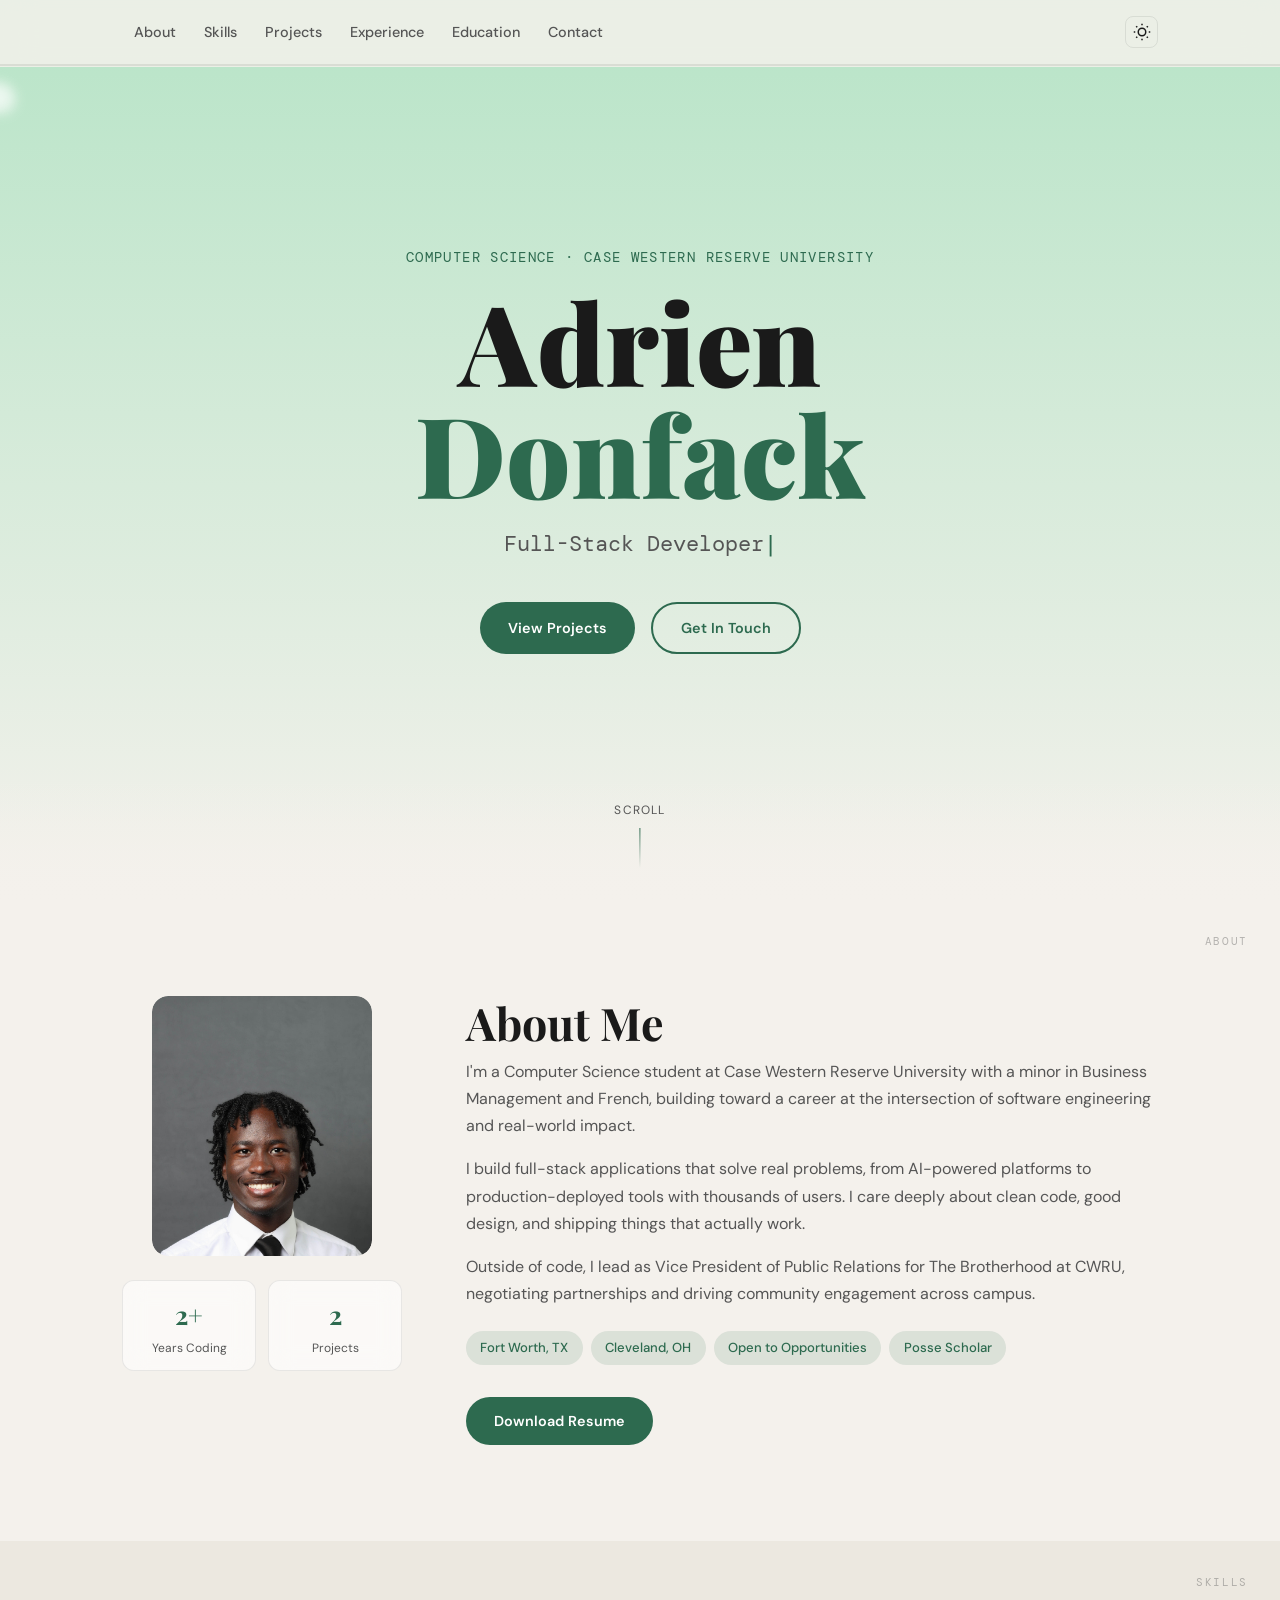
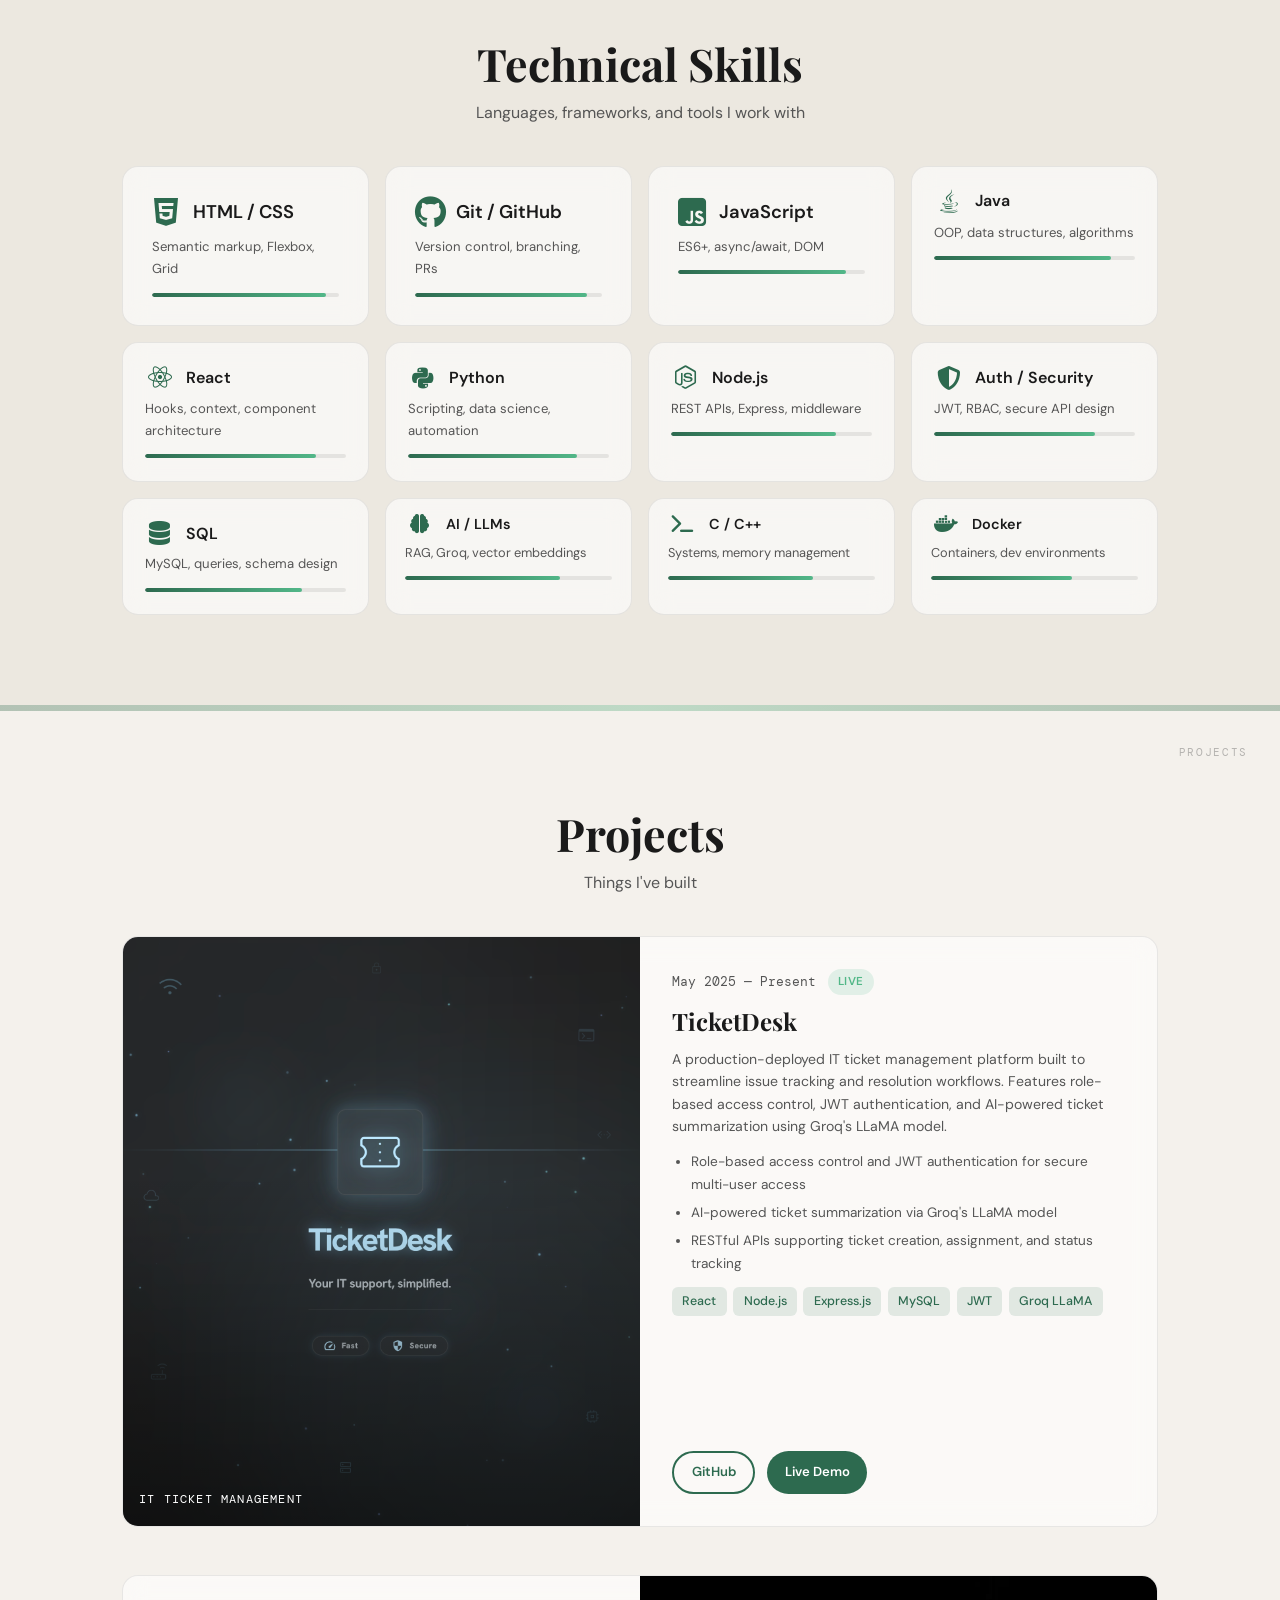
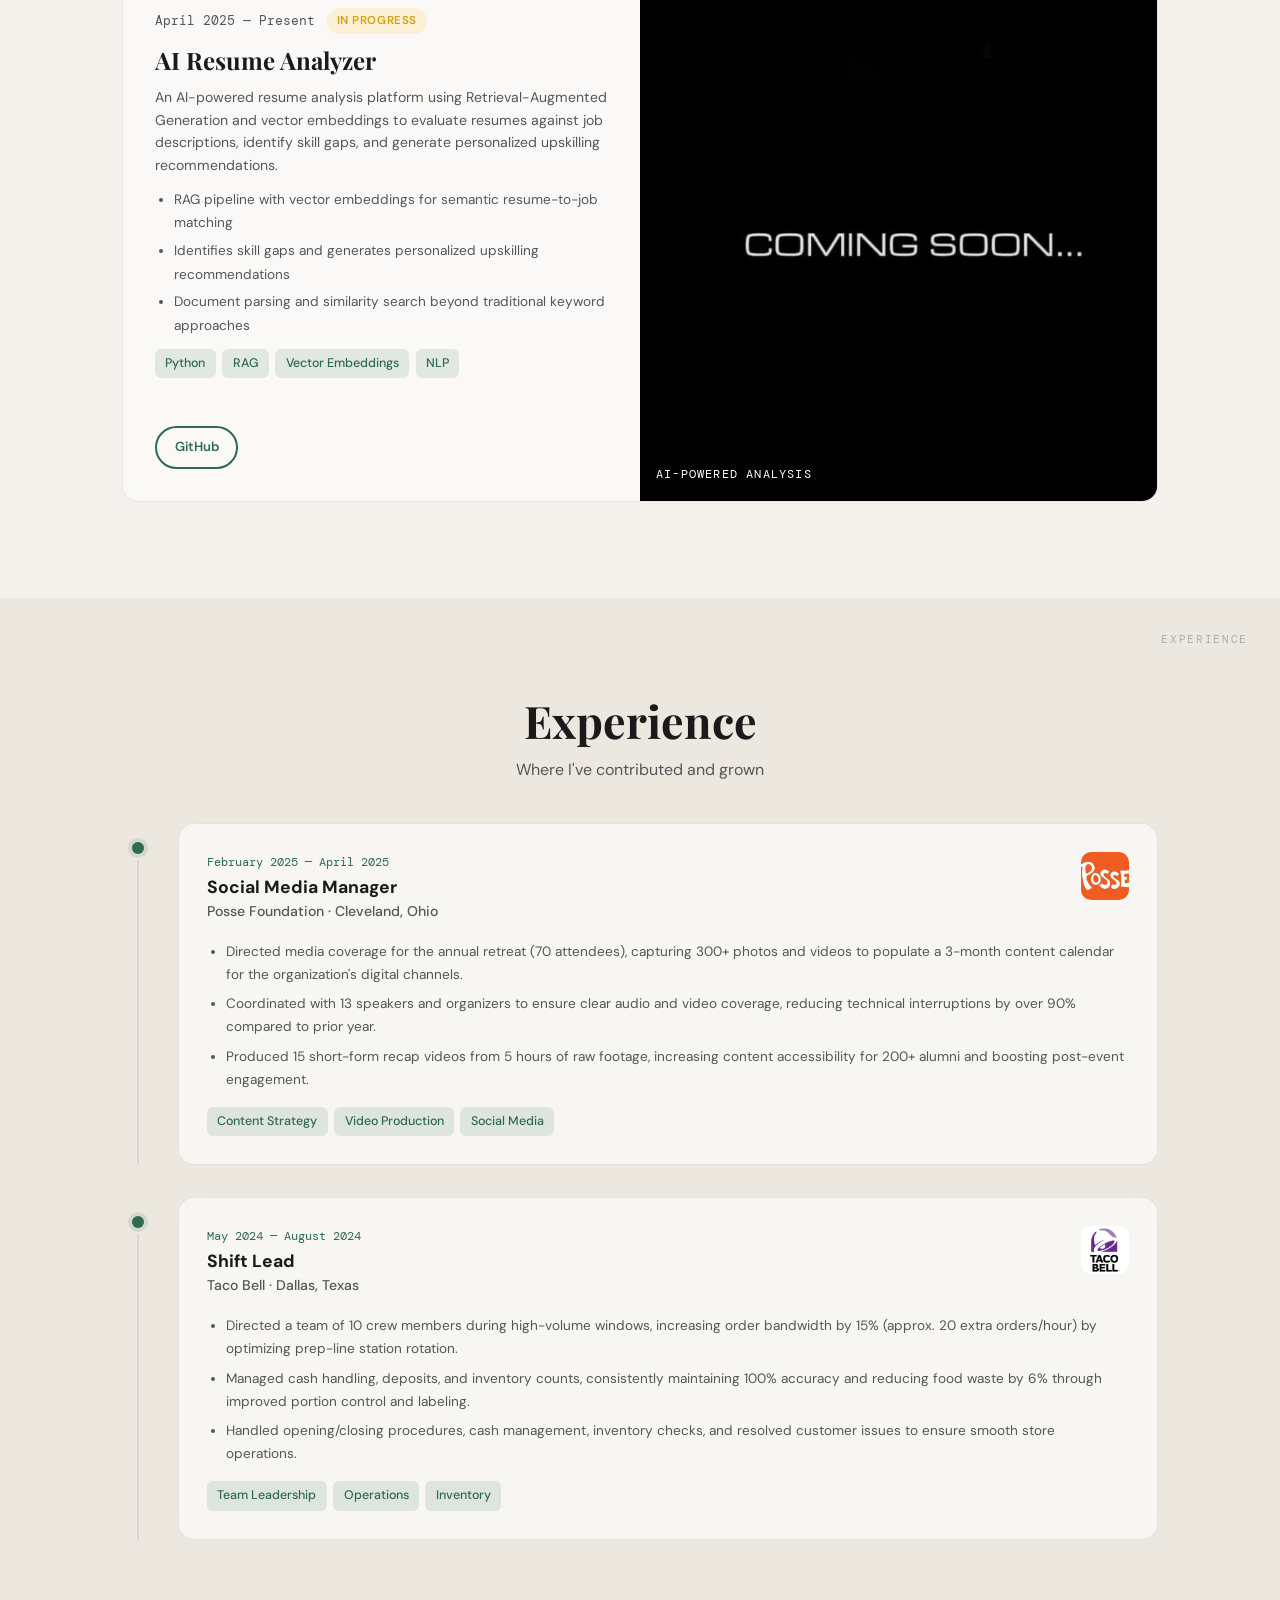
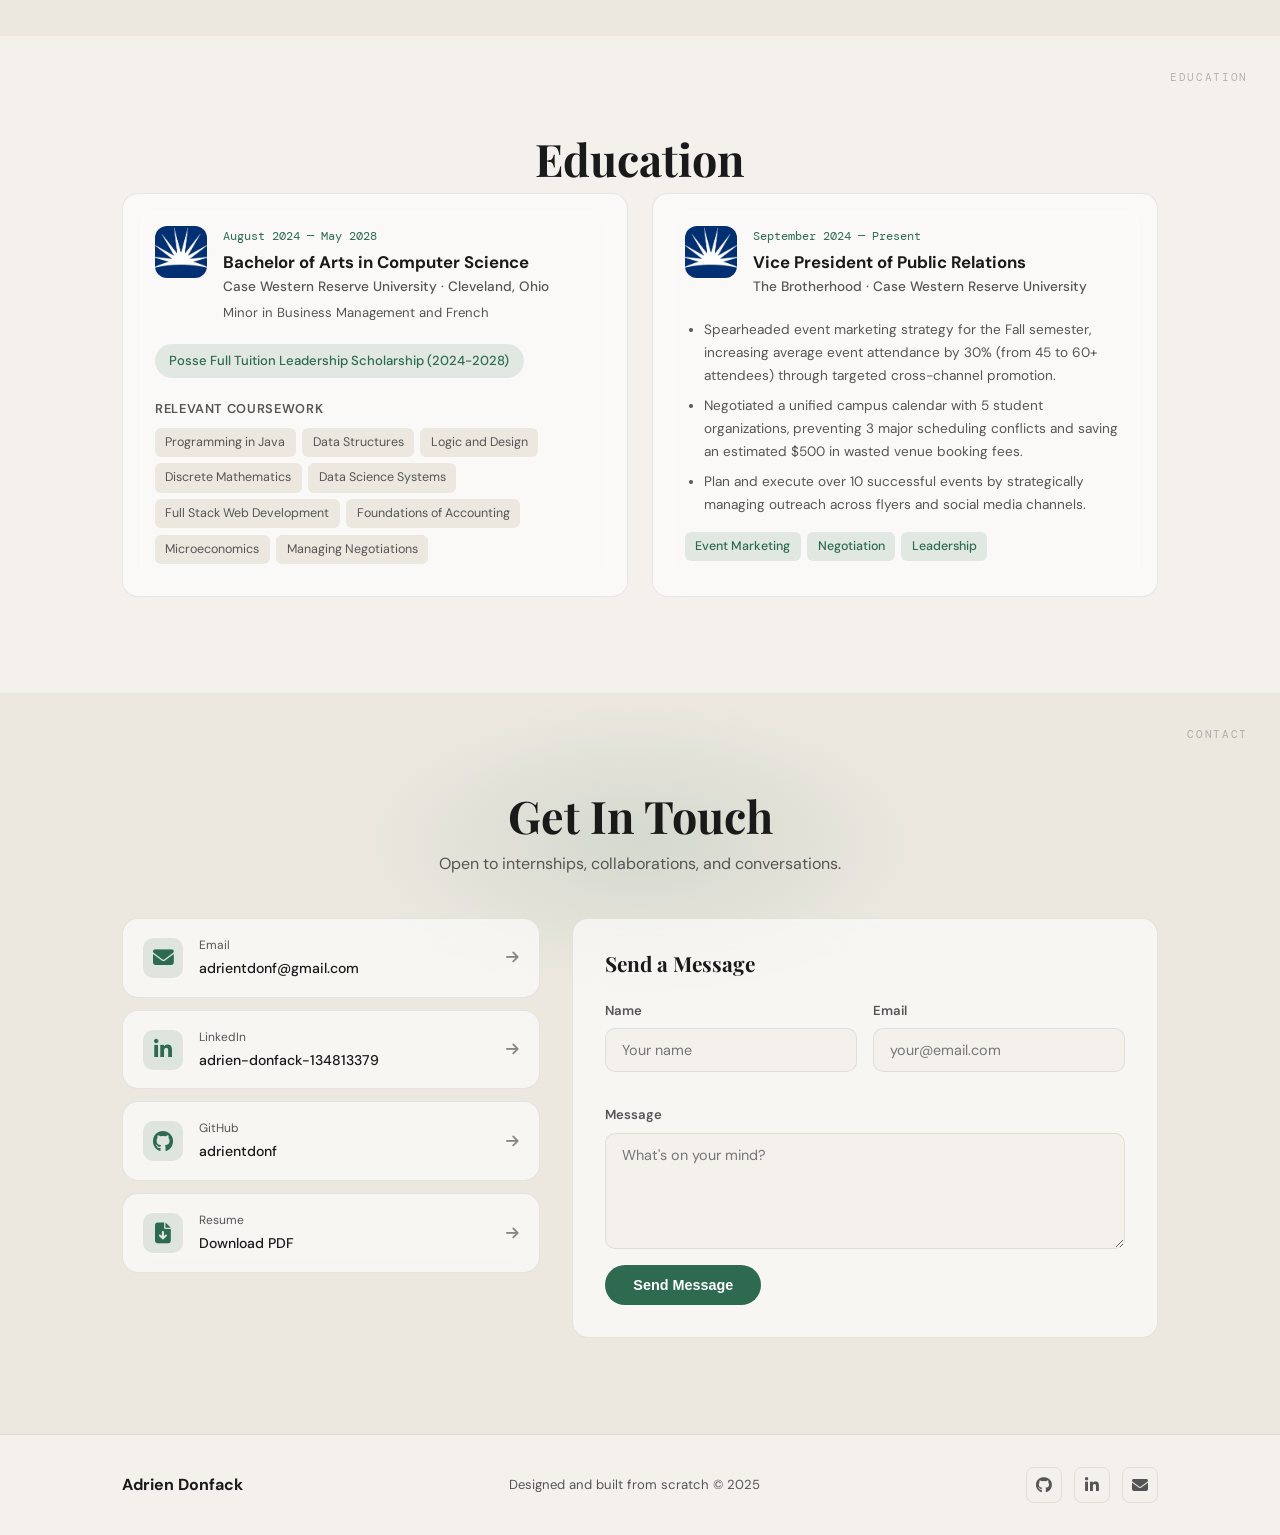
==== index.html @ 5f152fa6 "final portfolio" ====
<!DOCTYPE html>
<html lang="en" data-theme="day">
<head>
  <meta charset="UTF-8" />
  <meta name="viewport" content="width=device-width, initial-scale=1.0" />
  <title>Adrien Donfack — Developer Portfolio</title>
  <meta name="description" content="Adrien Donfack — Computer Science student at Case Western Reserve University. Full-stack developer specializing in React, Node.js, and AI-powered applications." />
  <link rel="stylesheet" href="style.css" />
  <link rel="preconnect" href="https://fonts.googleapis.com" />
  <link rel="preconnect" href="https://fonts.gstatic.com" crossorigin />
  <link href="https://fonts.googleapis.com/css2?family=Playfair+Display:wght@400;700;900&family=DM+Sans:wght@300;400;500;600&family=DM+Mono:wght@400;500&display=swap" rel="stylesheet" />
  <link rel="stylesheet" href="https://cdnjs.cloudflare.com/ajax/libs/font-awesome/6.5.1/css/all.min.css" crossorigin="anonymous" />

  <style>
    /* ── 1. Photo: rectangle, face centered at top ─────────────── */
    .about-photo-frame {
      width: 220px !important;
      height: 260px !important;
      border-radius: 16px !important;
      overflow: hidden;
      margin: 0 auto 1.5rem auto;
    }
    .about-photo {
      width: 100%;
      height: 100%;
      object-fit: cover;
      object-position: center top;
      display: block;
      border-radius: 16px;
    }

    /* ── 2. Center the stat pills row ──────────────────────────── */
    .about-stat-row {
      display: flex !important;
      justify-content: center !important;
      gap: 0.75rem !important;
      flex-wrap: wrap;
    }

    /* ── 3. Hide the nav AD logo ───────────────────────────────── */
    .nav-logo { display: none !important; }

    /* ── 4. FontAwesome skill icons ────────────────────────────── */
    .skill-icon-fa {
      font-size: 1.5rem;
      color: var(--accent, #4f8ef7);
      width: 1.8rem;
      text-align: center;
    }

    /* ── 5. Skill cards: varied sizes by proficiency ───────────── */
    /* tier-1: top skills — larger card */
    .skill-card.tier-1 { grid-column: span 1; padding: 1.8rem; }
    .skill-card.tier-1 h3 { font-size: 1.15rem; }
    .skill-card.tier-1 .skill-icon-fa { font-size: 2rem; }

    /* tier-2: mid skills — normal */
    .skill-card.tier-2 { padding: 1.4rem; }
    .skill-card.tier-2 h3 { font-size: 1rem; }

    /* tier-3: lower skills — compact */
    .skill-card.tier-3 { padding: 1rem 1.2rem; }
    .skill-card.tier-3 h3 { font-size: 0.9rem; }
    .skill-card.tier-3 .skill-icon-fa { font-size: 1.2rem; }
    .skill-card.tier-3 p { font-size: 0.8rem; }

    /* ── 6. Timeline / edu logo icons ──────────────────────────── */
    .tl-logo-icon {
      width: 48px;
      height: 48px;
      border-radius: 10px;
      display: flex;
      align-items: center;
      justify-content: center;
      color: #fff;
      font-size: 1.3rem;
      flex-shrink: 0;
      overflow: hidden;
    }
    .tl-logo-img {
      width: 48px;
      height: 48px;
      border-radius: 10px;
      object-fit: cover;
      flex-shrink: 0;
    }
    .edu-school-icon {
      width: 52px;
      height: 52px;
      border-radius: 12px;
      display: flex;
      align-items: center;
      justify-content: center;
      color: #fff;
      font-size: 1.4rem;
      flex-shrink: 0;
      overflow: hidden;
    }
    .edu-school-img {
      width: 52px;
      height: 52px;
      border-radius: 12px;
      object-fit: cover;
      flex-shrink: 0;
    }

    /* ── 7. Contact arrow FA ───────────────────────────────────── */
    .clc-arrow-fa {
      font-size: 0.9rem;
      opacity: 0.5;
      transition: transform 0.2s, opacity 0.2s;
    }
    .contact-link-card:hover .clc-arrow-fa { transform: translateX(4px); opacity: 1; }
    .clc-icon i { font-size: 1.3rem; }
    .chip-tech i { font-size: 0.8em; margin-right: 3px; }
    .btn i { margin-right: 5px; font-size: 0.85em; }
  </style>
</head>
<body>

<!-- NAVIGATION -->
<nav id="navbar">
  <div class="nav-inner">

    <ul class="nav-links" id="navLinks">
      <li><a href="#about" data-section="about">About</a></li>
      <li><a href="#skills" data-section="skills">Skills</a></li>
      <li><a href="#projects" data-section="projects">Projects</a></li>
      <li><a href="#experience" data-section="experience">Experience</a></li>
      <li><a href="#education" data-section="education">Education</a></li>
      <li><a href="#contact" data-section="contact">Contact</a></li>
    </ul>
    <div class="nav-right">
      <button id="theme-toggle" aria-label="Toggle day/night">
        <svg class="icon-sun" viewBox="0 0 24 24" fill="none" stroke="currentColor" stroke-width="2"><circle cx="12" cy="12" r="5"/><line x1="12" y1="1" x2="12" y2="3"/><line x1="12" y1="21" x2="12" y2="23"/><line x1="4.22" y1="4.22" x2="5.64" y2="5.64"/><line x1="18.36" y1="18.36" x2="19.78" y2="19.78"/><line x1="1" y1="12" x2="3" y2="12"/><line x1="21" y1="12" x2="23" y2="12"/><line x1="4.22" y1="19.78" x2="5.64" y2="18.36"/><line x1="18.36" y1="5.64" x2="19.78" y2="4.22"/></svg>
        <svg class="icon-moon" viewBox="0 0 24 24" fill="none" stroke="currentColor" stroke-width="2"><path d="M21 12.79A9 9 0 1 1 11.21 3 7 7 0 0 0 21 12.79z"/></svg>
      </button>
      <button class="hamburger" id="hamburger" aria-label="Open menu" aria-expanded="false">
        <span></span><span></span><span></span>
      </button>
    </div>
  </div>
  <div class="scroll-bar"><div class="scroll-fill" id="scrollFill"></div></div>
</nav>

<div class="mobile-menu" id="mobileMenu" aria-hidden="true">
  <ul>
    <li><a href="#about" onclick="closeMobile()">About</a></li>
    <li><a href="#skills" onclick="closeMobile()">Skills</a></li>
    <li><a href="#projects" onclick="closeMobile()">Projects</a></li>
    <li><a href="#experience" onclick="closeMobile()">Experience</a></li>
    <li><a href="#education" onclick="closeMobile()">Education</a></li>
    <li><a href="#contact" onclick="closeMobile()">Contact</a></li>
  </ul>
</div>

<!-- HERO -->
<section id="hero" class="section hero-section">
  <div class="mountain-scene" aria-hidden="true">
    <div class="stars-layer" id="starsLayer"></div>
    <div class="aurora" id="aurora"></div>
    <svg class="mtn-layer mtn-l1" viewBox="0 0 1440 600" preserveAspectRatio="none">
      <path d="M0,600 L0,380 L180,160 L360,310 L540,100 L720,280 L900,80 L1080,240 L1260,130 L1440,300 L1440,600 Z"/>
    </svg>
    <svg class="mtn-layer mtn-l2" viewBox="0 0 1440 500" preserveAspectRatio="none">
      <path d="M0,500 L0,340 L130,200 L300,320 L480,120 L660,260 L840,60 L1020,210 L1200,110 L1440,250 L1440,500 Z"/>
    </svg>
    <svg class="mtn-layer mtn-l3" viewBox="0 0 1440 400" preserveAspectRatio="none">
      <path d="M0,400 L0,300 L120,200 L260,300 L400,120 L580,230 L760,50 L940,190 L1100,90 L1280,200 L1440,160 L1440,400 Z"/>
    </svg>
    <div class="sky-gradient"></div>
    <div class="clouds-wrap" id="cloudsWrap"></div>
    <div class="fog-base"></div>
    <div class="birds-wrap" id="birdsWrap"></div>
    <div class="fireflies-wrap" id="firefliesWrap"></div>
  </div>
  <div class="hero-content">
    <p class="hero-overline">Computer Science · Case Western Reserve University</p>
    <h1 class="hero-name">
      <span class="name-first">Adrien</span>
      <span class="name-last">Donfack</span>
    </h1>
    <p class="hero-role">
      <span class="role-text" id="roleText"></span><span class="cursor-blink">|</span>
    </p>
    <div class="hero-actions">
      <a href="#projects" class="btn btn-primary">View Projects</a>
      <a href="#contact" class="btn btn-outline">Get In Touch</a>
    </div>
  </div>
  <div class="scroll-indicator" aria-hidden="true">
    <span>Scroll</span>
    <div class="scroll-line"></div>
  </div>
  <div class="particles-wrap" id="particlesWrap" aria-hidden="true"></div>
</section>

<!-- ABOUT -->
<section id="about" class="section about-section">
  <div class="biome-tag">About</div>
  <div class="leaves-wrap" id="leavesWrap" aria-hidden="true"></div>
  <div class="container">
    <div class="about-grid reveal">
      <div class="about-visual">
        <!-- Circular photo frame -->
        <div class="about-photo-frame">
          <img src="img/headshot.jpg" alt="Adrien Donfack" class="about-photo" />
        </div>
        <!-- Only 2 stat pills, centered -->
        <div class="about-stat-row">
          <div class="stat-pill glass">
            <span class="stat-n">2+</span>
            <span class="stat-l">Years Coding</span>
          </div>
          <div class="stat-pill glass">
            <span class="stat-n">2</span>
            <span class="stat-l">Projects</span>
          </div>
        </div>
      </div>
      <div class="about-copy">
        <h2 class="section-heading">About Me</h2>
        <p>I'm a Computer Science student at Case Western Reserve University with a minor in Business Management and French, building toward a career at the intersection of software engineering and real-world impact.</p>
        <p>I build full-stack applications that solve real problems, from AI-powered platforms to production-deployed tools with thousands of users. I care deeply about clean code, good design, and shipping things that actually work.</p>
        <p>Outside of code, I lead as Vice President of Public Relations for The Brotherhood at CWRU, negotiating partnerships and driving community engagement across campus.</p>
        <div class="about-tags">
          <span class="chip">Fort Worth, TX</span>
          <span class="chip">Cleveland, OH</span>
          <span class="chip">Open to Opportunities</span>
          <span class="chip">Posse Scholar</span>
        </div>
        <a href="Adrien_Resume.pdf" download class="btn btn-primary" style="margin-top:2rem">Download Resume</a>
      </div>
    </div>
  </div>
</section>

<!-- SKILLS -->
<section id="skills" class="section skills-section">
  <div class="biome-tag">Skills</div>
  <div class="water-layer" aria-hidden="true"></div>
  <div class="container reveal">
    <div class="section-header centered">
      <h2 class="section-heading">Technical Skills</h2>
      <p class="section-sub">Languages, frameworks, and tools I work with</p>
    </div>
    <div class="skills-grid">

      <!-- TIER 1: Strongest skills — largest cards -->
      <div class="skill-card glass tier-1">
        <div class="skill-top">
          <i class="fa-brands fa-html5 skill-icon-fa"></i>
          <h3>HTML / CSS</h3>
        </div>
        <p>Semantic markup, Flexbox, Grid</p>
        <div class="skill-bar"><div class="skill-fill" data-w="93"></div></div>
      </div>

      <div class="skill-card glass tier-1">
        <div class="skill-top">
          <i class="fa-brands fa-github skill-icon-fa"></i>
          <h3>Git / GitHub</h3>
        </div>
        <p>Version control, branching, PRs</p>
        <div class="skill-bar"><div class="skill-fill" data-w="92"></div></div>
      </div>

      <div class="skill-card glass tier-1">
        <div class="skill-top">
          <i class="fa-brands fa-square-js skill-icon-fa"></i>
          <h3>JavaScript</h3>
        </div>
        <p>ES6+, async/await, DOM</p>
        <div class="skill-bar"><div class="skill-fill" data-w="90"></div></div>
      </div>

      <!-- TIER 2: Mid skills — normal cards -->
      <div class="skill-card glass tier-2">
        <div class="skill-top">
          <i class="fa-brands fa-java skill-icon-fa"></i>
          <h3>Java</h3>
        </div>
        <p>OOP, data structures, algorithms</p>
        <div class="skill-bar"><div class="skill-fill" data-w="88"></div></div>
      </div>

      <div class="skill-card glass tier-2">
        <div class="skill-top">
          <i class="fa-brands fa-react skill-icon-fa"></i>
          <h3>React</h3>
        </div>
        <p>Hooks, context, component architecture</p>
        <div class="skill-bar"><div class="skill-fill" data-w="85"></div></div>
      </div>

      <div class="skill-card glass tier-2">
        <div class="skill-top">
          <i class="fa-brands fa-python skill-icon-fa"></i>
          <h3>Python</h3>
        </div>
        <p>Scripting, data science, automation</p>
        <div class="skill-bar"><div class="skill-fill" data-w="84"></div></div>
      </div>

      <div class="skill-card glass tier-2">
        <div class="skill-top">
          <i class="fa-brands fa-node-js skill-icon-fa"></i>
          <h3>Node.js</h3>
        </div>
        <p>REST APIs, Express, middleware</p>
        <div class="skill-bar"><div class="skill-fill" data-w="82"></div></div>
      </div>

      <div class="skill-card glass tier-2">
        <div class="skill-top">
          <i class="fa-solid fa-shield-halved skill-icon-fa"></i>
          <h3>Auth / Security</h3>
        </div>
        <p>JWT, RBAC, secure API design</p>
        <div class="skill-bar"><div class="skill-fill" data-w="80"></div></div>
      </div>

      <div class="skill-card glass tier-2">
        <div class="skill-top">
          <i class="fa-solid fa-database skill-icon-fa"></i>
          <h3>SQL</h3>
        </div>
        <p>MySQL, queries, schema design</p>
        <div class="skill-bar"><div class="skill-fill" data-w="78"></div></div>
      </div>

      <!-- TIER 3: Supporting skills — compact cards -->
      <div class="skill-card glass tier-3">
        <div class="skill-top">
          <i class="fa-solid fa-brain skill-icon-fa"></i>
          <h3>AI / LLMs</h3>
        </div>
        <p>RAG, Groq, vector embeddings</p>
        <div class="skill-bar"><div class="skill-fill" data-w="75"></div></div>
      </div>

      <div class="skill-card glass tier-3">
        <div class="skill-top">
          <i class="fa-solid fa-terminal skill-icon-fa"></i>
          <h3>C / C++</h3>
        </div>
        <p>Systems, memory management</p>
        <div class="skill-bar"><div class="skill-fill" data-w="70"></div></div>
      </div>

      <div class="skill-card glass tier-3">
        <div class="skill-top">
          <i class="fa-brands fa-docker skill-icon-fa"></i>
          <h3>Docker</h3>
        </div>
        <p>Containers, dev environments</p>
        <div class="skill-bar"><div class="skill-fill" data-w="68"></div></div>
      </div>

    </div>
  </div>
</section>

<!-- PROJECTS -->
<section id="projects" class="section projects-section">
  <div class="biome-tag">Projects</div>
  <div class="container reveal">
    <div class="section-header centered">
      <h2 class="section-heading">Projects</h2>
      <p class="section-sub">Things I've built </p>
    </div>

    <div class="projects-list">

      <!-- TicketDesk — uses the case_.avif screenshot -->
      <div class="project-card glass">
        <div class="project-img-wrap">
          <img src="img/ticket.jpg" alt="TicketDesk platform screenshot" class="project-img" onerror="this.parentElement.classList.add('img-fallback')" />
          <div class="project-img-overlay">
            <div class="project-img-label">IT Ticket Management</div>
          </div>
        </div>
        <div class="project-body">
          <div class="project-meta">
            <span class="project-date">May 2025 — Present</span>
            <span class="project-badge live">Live</span>
          </div>
          <h3 class="project-title">TicketDesk</h3>
          <p class="project-desc">A production-deployed IT ticket management platform built to streamline issue tracking and resolution workflows. Features role-based access control, JWT authentication, and AI-powered ticket summarization using Groq's LLaMA model.</p>
          <ul class="project-bullets">
            <li>Role-based access control and JWT authentication for secure multi-user access</li>
            <li>AI-powered ticket summarization via Groq's LLaMA model</li>
            <li>RESTful APIs supporting ticket creation, assignment, and status tracking</li>
          </ul>
          <div class="project-tech">
            <span class="chip-tech">React</span>
            <span class="chip-tech">Node.js</span>
            <span class="chip-tech">Express.js</span>
            <span class="chip-tech">MySQL</span>
            <span class="chip-tech">JWT</span>
            <span class="chip-tech">Groq LLaMA</span>
          </div>
          <div class="project-links">
            <a href="https://github.com/adrientdonf" target="_blank" rel="noopener" class="btn btn-outline btn-sm">GitHub</a>
            <a href="https://ticketdesk-kappa.vercel.app/" target="_blank" rel="noopener" class="btn btn-primary btn-sm">Live Demo</a>
          </div>
        </div>
      </div>

      <!-- AI Resume Analyzer — uses coming_soon.jpg -->
      <div class="project-card glass reversed">
        <div class="project-img-wrap">
          <img src="img/coming soon.jpg" alt="AI Resume Analyzer — coming soon" class="project-img" onerror="this.parentElement.classList.add('img-fallback')" />
          <div class="project-img-overlay">
            <div class="project-img-label">AI-Powered Analysis</div>
          </div>
        </div>
        <div class="project-body">
          <div class="project-meta">
            <span class="project-date">April 2025 — Present</span>
            <span class="project-badge wip">In Progress</span>
          </div>
          <h3 class="project-title">AI Resume Analyzer</h3>
          <p class="project-desc">An AI-powered resume analysis platform using Retrieval-Augmented Generation and vector embeddings to evaluate resumes against job descriptions, identify skill gaps, and generate personalized upskilling recommendations.</p>
          <ul class="project-bullets">
            <li>RAG pipeline with vector embeddings for semantic resume-to-job matching</li>
            <li>Identifies skill gaps and generates personalized upskilling recommendations</li>
            <li>Document parsing and similarity search beyond traditional keyword approaches</li>
          </ul>
          <div class="project-tech">
            <span class="chip-tech">Python</span>
            <span class="chip-tech">RAG</span>
            <span class="chip-tech">Vector Embeddings</span>
            <span class="chip-tech">NLP</span>
          </div>
          <div class="project-links">
            <a href="https://github.com/adrientdonf" target="_blank" rel="noopener" class="btn btn-outline btn-sm">GitHub</a>
          </div>
        </div>
      </div>

    </div>
  </div>
</section>

<!-- EXPERIENCE -->
<section id="experience" class="section experience-section">
  <div class="biome-tag">Experience</div>
  <div class="snowflakes-wrap" id="snowflakesWrap" aria-hidden="true"></div>
  <div class="container reveal">
    <div class="section-header centered">
      <h2 class="section-heading">Experience</h2>
      <p class="section-sub">Where I've contributed and grown</p>
    </div>
    <div class="timeline">

      <div class="tl-item">
        <div class="tl-connector">
          <div class="tl-dot"></div>
          <div class="tl-line"></div>
        </div>
        <div class="tl-card glass">
          <div class="tl-head">
            <div>
              <span class="tl-date">February 2025 — April 2025</span>
              <h3>Social Media Manager</h3>
              <h4>Posse Foundation · Cleveland, Ohio</h4>
            </div>
            <img src="img/posse.jpg" alt="Posse Foundation" class="tl-logo-img" />
          </div>
          <ul class="tl-bullets">
            <li>Directed media coverage for the annual retreat (70 attendees), capturing 300+ photos and videos to populate a 3-month content calendar for the organization's digital channels.</li>
            <li>Coordinated with 13 speakers and organizers to ensure clear audio and video coverage, reducing technical interruptions by over 90% compared to prior year.</li>
            <li>Produced 15 short-form recap videos from 5 hours of raw footage, increasing content accessibility for 200+ alumni and boosting post-event engagement.</li>
          </ul>
          <div class="tl-tags">
            <span class="chip-tech">Content Strategy</span>
            <span class="chip-tech">Video Production</span>
            <span class="chip-tech">Social Media</span>
          </div>
        </div>
      </div>

      <div class="tl-item">
        <div class="tl-connector">
          <div class="tl-dot"></div>
          <div class="tl-line"></div>
        </div>
        <div class="tl-card glass">
          <div class="tl-head">
            <div>
              <span class="tl-date">May 2024 — August 2024</span>
              <h3>Shift Lead</h3>
              <h4>Taco Bell · Dallas, Texas</h4>
            </div>
            <img src="img/taco.jpg" alt="Taco Bell" class="tl-logo-img" />
          </div>
          <ul class="tl-bullets">
            <li>Directed a team of 10 crew members during high-volume windows, increasing order bandwidth by 15% (approx. 20 extra orders/hour) by optimizing prep-line station rotation.</li>
            <li>Managed cash handling, deposits, and inventory counts, consistently maintaining 100% accuracy and reducing food waste by 6% through improved portion control and labeling.</li>
            <li>Handled opening/closing procedures, cash management, inventory checks, and resolved customer issues to ensure smooth store operations.</li>
          </ul>
          <div class="tl-tags">
            <span class="chip-tech">Team Leadership</span>
            <span class="chip-tech">Operations</span>
            <span class="chip-tech">Inventory</span>
          </div>
        </div>
      </div>

    </div>
  </div>
</section>

<!-- EDUCATION -->
<section id="education" class="section education-section">
  <div class="biome-tag">Education</div>
  <div class="container reveal">
    <div class="section-header centered">
      <h2 class="section-heading">Education</h2>
    </div>
    <div class="edu-grid">

      <div class="edu-card glass">
        <div class="edu-top">
          <img src="img/case .jpg" alt="Case Western Reserve University" class="edu-school-img" />
          <div>
            <span class="edu-dates">August 2024 — May 2028</span>
            <h3>Bachelor of Arts in Computer Science</h3>
            <h4>Case Western Reserve University · Cleveland, Ohio</h4>
            <p class="edu-minor">Minor in Business Management and French</p>
          </div>
        </div>
        <div class="edu-highlight">
          <div class="highlight-pill">Posse Full Tuition Leadership Scholarship (2024-2028)</div>
        </div>
        <div class="edu-courses">
          <p class="courses-label">Relevant Coursework</p>
          <div class="courses-grid">
            <span class="chip-course">Programming in Java</span>
            <span class="chip-course">Data Structures</span>
            <span class="chip-course">Logic and Design</span>
            <span class="chip-course">Discrete Mathematics</span>
            <span class="chip-course">Data Science Systems</span>
            <span class="chip-course">Full Stack Web Development</span>
            <span class="chip-course">Foundations of Accounting</span>
            <span class="chip-course">Microeconomics</span>
            <span class="chip-course">Managing Negotiations</span>
          </div>
        </div>
      </div>

      <div class="edu-card glass leadership-card">
        <div class="edu-top">
          <img src="img/case .jpg" alt="The Brotherhood" class="edu-school-img" />
          <div>
            <span class="edu-dates">September 2024 — Present</span>
            <h3>Vice President of Public Relations</h3>
            <h4>The Brotherhood · Case Western Reserve University</h4>
          </div>
        </div>
        <ul class="tl-bullets">
          <li>Spearheaded event marketing strategy for the Fall semester, increasing average event attendance by 30% (from 45 to 60+ attendees) through targeted cross-channel promotion.</li>
          <li>Negotiated a unified campus calendar with 5 student organizations, preventing 3 major scheduling conflicts and saving an estimated $500 in wasted venue booking fees.</li>
          <li>Plan and execute over 10 successful events by strategically managing outreach across flyers and social media channels.</li>
        </ul>
        <div class="tl-tags" style="margin-top:1rem">
          <span class="chip-tech">Event Marketing</span>
          <span class="chip-tech">Negotiation</span>
          <span class="chip-tech">Leadership</span>
        </div>
      </div>
    </div>
  </div>
</section>

<!-- CONTACT -->
<section id="contact" class="section contact-section">
  <div class="biome-tag">Contact</div>
  <div class="summit-glow" aria-hidden="true"></div>
  <div class="container reveal">
    <div class="section-header centered">
      <h2 class="section-heading">Get In Touch</h2>
      <p class="section-sub">Open to internships, collaborations, and conversations.</p>
    </div>
    <div class="contact-layout">
      <div class="contact-links">
        <a href="mailto:adrientdonf@gmail.com" class="contact-link-card glass">
          <div class="clc-icon"><i class="fa-solid fa-envelope"></i></div>
          <div class="clc-body">
            <span class="clc-label">Email</span>
            <span class="clc-val">adrientdonf@gmail.com</span>
          </div>
          <i class="fa-solid fa-arrow-right clc-arrow-fa"></i>
        </a>
        <a href="https://www.linkedin.com/in/adrien-donfack-134813379/" target="_blank" rel="noopener" class="contact-link-card glass">
          <div class="clc-icon"><i class="fa-brands fa-linkedin-in"></i></div>
          <div class="clc-body">
            <span class="clc-label">LinkedIn</span>
            <span class="clc-val">adrien-donfack-134813379</span>
          </div>
          <i class="fa-solid fa-arrow-right clc-arrow-fa"></i>
        </a>
        <a href="https://github.com/adrientdonf" target="_blank" rel="noopener" class="contact-link-card glass">
          <div class="clc-icon"><i class="fa-brands fa-github"></i></div>
          <div class="clc-body">
            <span class="clc-label">GitHub</span>
            <span class="clc-val">adrientdonf</span>
          </div>
          <i class="fa-solid fa-arrow-right clc-arrow-fa"></i>
        </a>
        <a href="Adrien_Resume.pdf" download class="contact-link-card glass">
          <div class="clc-icon"><i class="fa-solid fa-file-arrow-down"></i></div>
          <div class="clc-body">
            <span class="clc-label">Resume</span>
            <span class="clc-val">Download PDF</span>
          </div>
          <i class="fa-solid fa-arrow-right clc-arrow-fa"></i>
        </a>
      </div>

      <form class="contact-form glass" id="contactForm" novalidate>
        <h3>Send a Message</h3>
        <div class="form-row">
          <div class="form-field">
            <label for="fname">Name</label>
            <input type="text" id="fname" name="name" placeholder="Your name" autocomplete="name" />
          </div>
          <div class="form-field">
            <label for="femail">Email</label>
            <input type="email" id="femail" name="email" placeholder="your@email.com" autocomplete="email" />
          </div>
        </div>
        <div class="form-field">
          <label for="fmsg">Message</label>
          <textarea id="fmsg" name="message" rows="5" placeholder="What's on your mind?"></textarea>
        </div>
        <button type="button" class="btn btn-primary" onclick="handleForm()">Send Message</button>
        <p class="form-success" id="formOk" aria-live="polite">Message sent. I'll be in touch soon.</p>
      </form>
    </div>
  </div>
</section>

<!-- FOOTER -->
<footer class="site-footer">
  <div class="container footer-inner">
    <p class="footer-name">Adrien Donfack</p>
    <p class="footer-copy">Designed and built from scratch &copy; 2025</p>
    <div class="footer-socials">
      <a href="https://github.com/adrientdonf" target="_blank" rel="noopener" aria-label="GitHub">
        <i class="fa-brands fa-github"></i>
      </a>
      <a href="https://www.linkedin.com/in/adrien-donfack-134813379/" target="_blank" rel="noopener" aria-label="LinkedIn">
        <i class="fa-brands fa-linkedin-in"></i>
      </a>
      <a href="mailto:adrientdonf@gmail.com" aria-label="Email">
        <i class="fa-solid fa-envelope"></i>
      </a>
    </div>
  </div>
</footer>

<script>
const root = document.documentElement;
const themeBtn = document.getElementById('theme-toggle');
let night = false;
function setTheme(toNight) {
  night = toNight;
  root.setAttribute('data-theme', night ? 'night' : 'day');
  if (night) { spawnFireflies(); showAurora(); hideStars(false); }
  else { clearFireflies(); hideAurora(); hideStars(true); }
}
themeBtn.addEventListener('click', () => setTheme(!night));

const hamburger = document.getElementById('hamburger');
const mobileMenu = document.getElementById('mobileMenu');
hamburger.addEventListener('click', () => {
  const open = hamburger.classList.toggle('open');
  mobileMenu.classList.toggle('open', open);
  hamburger.setAttribute('aria-expanded', open);
  mobileMenu.setAttribute('aria-hidden', !open);
});
function closeMobile() {
  hamburger.classList.remove('open');
  mobileMenu.classList.remove('open');
  hamburger.setAttribute('aria-expanded', false);
  mobileMenu.setAttribute('aria-hidden', true);
}

const navbar = document.getElementById('navbar');
const scrollFill = document.getElementById('scrollFill');
window.addEventListener('scroll', onScroll, { passive: true });
function onScroll() {
  const s = window.scrollY;
  const maxS = document.documentElement.scrollHeight - window.innerHeight;
  scrollFill.style.width = (s / maxS * 100) + '%';
  navbar.classList.toggle('scrolled', s > 50);
  let current = '';
  document.querySelectorAll('section[id]').forEach(sec => {
    if (s >= sec.offsetTop - 140) current = sec.id;
  });
  document.querySelectorAll('.nav-links a').forEach(a => {
    a.classList.toggle('active', a.dataset.section === current);
  });
  const l1 = document.querySelector('.mtn-l1');
  const l2 = document.querySelector('.mtn-l2');
  const l3 = document.querySelector('.mtn-l3');
  if (l1) l1.style.transform = `translateY(${s * 0.06}px)`;
  if (l2) l2.style.transform = `translateY(${s * 0.12}px)`;
  if (l3) l3.style.transform = `translateY(${s * 0.2}px)`;
  revealAll();
  trySkillBars();
}

function revealAll() {
  document.querySelectorAll('.reveal:not(.in)').forEach(el => {
    if (el.getBoundingClientRect().top < window.innerHeight - 80) el.classList.add('in');
  });
}

let skillsDone = false;
function trySkillBars() {
  if (skillsDone) return;
  const sec = document.getElementById('skills');
  if (sec && sec.getBoundingClientRect().top < window.innerHeight - 60) {
    skillsDone = true;
    document.querySelectorAll('.skill-fill').forEach(f => {
      setTimeout(() => { f.style.width = f.dataset.w + '%'; }, 150);
    });
  }
}

const roles = ['Full-Stack Developer', 'CS Student at CWRU', 'AI Enthusiast', 'Problem Solver'];
let ri = 0, ci = 0, deleting = false;
const roleEl = document.getElementById('roleText');
function typeRole() {
  const word = roles[ri];
  if (!deleting) {
    roleEl.textContent = word.slice(0, ++ci);
    if (ci === word.length) { deleting = true; setTimeout(typeRole, 1800); return; }
  } else {
    roleEl.textContent = word.slice(0, --ci);
    if (ci === 0) { deleting = false; ri = (ri + 1) % roles.length; }
  }
  setTimeout(typeRole, deleting ? 55 : 90);
}
typeRole();

const starsLayer = document.getElementById('starsLayer');
for (let i = 0; i < 120; i++) {
  const s = document.createElement('div');
  s.className = 'star';
  s.style.cssText = `left:${Math.random()*100}%;top:${Math.random()*60}%;width:${1+Math.random()*2}px;height:${1+Math.random()*2}px;animation-delay:${Math.random()*5}s;animation-duration:${2+Math.random()*3}s;opacity:${0.4+Math.random()*0.6}`;
  starsLayer.appendChild(s);
}
function hideStars(yes) { starsLayer.style.opacity = yes ? '0' : '1'; }

const auroraEl = document.getElementById('aurora');
function showAurora() { auroraEl.style.opacity = '1'; }
function hideAurora() { auroraEl.style.opacity = '0'; }

const cloudsWrap = document.getElementById('cloudsWrap');
for (let i = 0; i < 6; i++) {
  const c = document.createElement('div');
  c.className = 'cloud';
  c.style.cssText = `top:${5+Math.random()*30}%;width:${80+Math.random()*140}px;animation-delay:${-Math.random()*60}s;animation-duration:${50+Math.random()*40}s;opacity:${0.35+Math.random()*0.45}`;
  cloudsWrap.appendChild(c);
}

const birdsWrap = document.getElementById('birdsWrap');
for (let i = 0; i < 7; i++) {
  const b = document.createElement('div');
  b.className = 'bird';
  b.style.cssText = `top:${8+Math.random()*28}%;animation-delay:${Math.random()*18}s;animation-duration:${10+Math.random()*8}s`;
  b.innerHTML = `<svg viewBox="0 0 20 8" fill="none" stroke="currentColor" stroke-width="1.5" width="18" height="8"><path d="M0 4 Q5 0 10 4 Q15 0 20 4"/></svg>`;
  birdsWrap.appendChild(b);
}

const firefliesWrap = document.getElementById('firefliesWrap');
function spawnFireflies() {
  for (let i = 0; i < 35; i++) {
    const f = document.createElement('div');
    f.className = 'firefly';
    f.style.cssText = `left:${Math.random()*100}%;top:${30+Math.random()*60}%;animation-delay:${Math.random()*5}s;animation-duration:${2.5+Math.random()*3}s`;
    firefliesWrap.appendChild(f);
  }
}
function clearFireflies() { firefliesWrap.innerHTML = ''; }

const leavesWrap = document.getElementById('leavesWrap');
const leafPaths = ['M10 2 Q14 6 10 14 Q6 6 10 2','M2 10 Q10 6 16 10 Q10 16 2 10'];
for (let i = 0; i < 14; i++) {
  const l = document.createElement('div');
  l.className = 'leaf';
  l.style.cssText = `left:${Math.random()*100}%;animation-delay:${Math.random()*14}s;animation-duration:${7+Math.random()*7}s`;
  l.innerHTML = `<svg viewBox="0 0 20 20" fill="none" stroke="currentColor" stroke-width="1.5" width="16" height="16"><path d="${leafPaths[i%2]}"/></svg>`;
  leavesWrap.appendChild(l);
}

const snowWrap = document.getElementById('snowflakesWrap');
for (let i = 0; i < 45; i++) {
  const f = document.createElement('div');
  f.className = 'snowflake';
  f.style.cssText = `left:${Math.random()*100}%;animation-delay:${Math.random()*12}s;animation-duration:${6+Math.random()*8}s;font-size:${9+Math.random()*10}px;opacity:${0.4+Math.random()*0.5}`;
  f.textContent = '*';
  snowWrap.appendChild(f);
}

const particlesWrap = document.getElementById('particlesWrap');
for (let i = 0; i < 20; i++) {
  const p = document.createElement('div');
  p.className = 'particle';
  p.style.cssText = `left:${Math.random()*100}%;top:${Math.random()*100}%;width:${2+Math.random()*3}px;height:${2+Math.random()*3}px;animation-delay:${Math.random()*7}s;animation-duration:${5+Math.random()*6}s`;
  particlesWrap.appendChild(p);
}

document.querySelectorAll('a[href^="#"]').forEach(a => {
  a.addEventListener('click', e => {
    const t = document.querySelector(a.getAttribute('href'));
    if (t) { e.preventDefault(); t.scrollIntoView({ behavior: 'smooth', block: 'start' }); }
    closeMobile();
  });
});

document.querySelectorAll('.skill-card, .contact-link-card').forEach(card => {
  card.addEventListener('mousemove', e => {
    const r = card.getBoundingClientRect();
    const x = (e.clientX - r.left - r.width/2) / r.width * 10;
    const y = (e.clientY - r.top - r.height/2) / r.height * -10;
    card.style.transform = `perspective(500px) rotateX(${y}deg) rotateY(${x}deg) translateY(-4px)`;
  });
  card.addEventListener('mouseleave', () => { card.style.transform = ''; });
});

function handleForm() {
  const n = document.getElementById('fname').value.trim();
  const e = document.getElementById('femail').value.trim();
  const m = document.getElementById('fmsg').value.trim();
  if (!n || !e || !m) { alert('Please fill in all fields.'); return; }
  const ok = document.getElementById('formOk');
  ok.style.display = 'block';
  document.getElementById('fname').value = '';
  document.getElementById('femail').value = '';
  document.getElementById('fmsg').value = '';
  setTimeout(() => { ok.style.display = 'none'; }, 5000);
}

window.addEventListener('load', () => { revealAll(); trySkillBars(); });
</script>
</body>
</html>
---- style.css ----
/* ── Reset & Base ─────────────────────────────────────────────── */
*, *::before, *::after { box-sizing: border-box; margin: 0; padding: 0; }

:root {
  --bg: #f4f1ec;
  --bg2: #ece8e0;
  --surface: rgba(255,255,255,0.6);
  --border: rgba(0,0,0,0.08);
  --text: #1a1a1a;
  --text2: #555;
  --accent: #2d6a4f;
  --accent2: #52b788;
  --accent-light: rgba(45,106,79,0.12);
  --nav-bg: rgba(244,241,236,0.85);
  --mtn1: #2d6a4f;
  --mtn2: #40916c;
  --mtn3: #74c69d;
  --sky-top: #b7e4c7;
  --sky-bot: #f4f1ec;
  --shadow: 0 4px 24px rgba(0,0,0,0.08);
  --radius: 16px;
  --transition: 0.3s ease;
}

[data-theme="night"] {
  --bg: #0d1117;
  --bg2: #161b22;
  --surface: rgba(22,27,34,0.8);
  --border: rgba(255,255,255,0.08);
  --text: #e6edf3;
  --text2: #8b949e;
  --accent: #52b788;
  --accent2: #74c69d;
  --accent-light: rgba(82,183,136,0.12);
  --nav-bg: rgba(13,17,23,0.9);
  --mtn1: #0d3b2e;
  --mtn2: #1a5c43;
  --mtn3: #2d6a4f;
  --sky-top: #0d1117;
  --sky-bot: #0d2818;
  --shadow: 0 4px 24px rgba(0,0,0,0.4);
}

html { scroll-behavior: smooth; }

body {
  font-family: 'DM Sans', sans-serif;
  background: var(--bg);
  color: var(--text);
  line-height: 1.7;
  overflow-x: hidden;
}

/* ── Typography ───────────────────────────────────────────────── */
h1, h2, h3 { font-family: 'Playfair Display', serif; line-height: 1.2; }
h4 { font-family: 'DM Sans', sans-serif; font-weight: 500; color: var(--text2); }

.section-heading {
  font-size: clamp(1.8rem, 4vw, 2.8rem);
  font-weight: 700;
  margin-bottom: 0.5rem;
}
.section-sub {
  color: var(--text2);
  font-size: 1rem;
  margin-bottom: 2.5rem;
}
.section-header.centered { text-align: center; }

/* ── Container ────────────────────────────────────────────────── */
.container {
  max-width: 1100px;
  margin: 0 auto;
  padding: 0 2rem;
}

.section { padding: 6rem 0; position: relative; overflow: hidden; }

/* ── Glass ────────────────────────────────────────────────────── */
.glass {
  background: var(--surface);
  border: 1px solid var(--border);
  backdrop-filter: blur(12px);
  -webkit-backdrop-filter: blur(12px);
}

/* ── NAV ──────────────────────────────────────────────────────── */
#navbar {
  position: fixed;
  top: 0; left: 0; right: 0;
  z-index: 1000;
  background: var(--nav-bg);
  backdrop-filter: blur(16px);
  -webkit-backdrop-filter: blur(16px);
  border-bottom: 1px solid transparent;
  transition: border-color var(--transition), box-shadow var(--transition);
}
#navbar.scrolled {
  border-color: var(--border);
  box-shadow: 0 2px 20px rgba(0,0,0,0.08);
}
.nav-inner {
  max-width: 1100px;
  margin: 0 auto;
  padding: 0 2rem;
  height: 64px;
  display: flex;
  align-items: center;
  justify-content: space-between;
  gap: 2rem;
}
.nav-links {
  display: flex;
  list-style: none;
  gap: 0.25rem;
}
.nav-links a {
  text-decoration: none;
  color: var(--text2);
  font-size: 0.9rem;
  font-weight: 500;
  padding: 0.4rem 0.75rem;
  border-radius: 8px;
  transition: color var(--transition), background var(--transition);
}
.nav-links a:hover,
.nav-links a.active {
  color: var(--accent);
  background: var(--accent-light);
}
.nav-right {
  display: flex;
  align-items: center;
  gap: 0.5rem;
}
#theme-toggle {
  background: none;
  border: 1px solid var(--border);
  border-radius: 8px;
  padding: 0.4rem;
  cursor: pointer;
  color: var(--text);
  display: flex;
  align-items: center;
  justify-content: center;
  transition: background var(--transition);
}
#theme-toggle:hover { background: var(--accent-light); }
#theme-toggle svg { width: 18px; height: 18px; }
[data-theme="day"] .icon-moon { display: none; }
[data-theme="night"] .icon-sun { display: none; }

.scroll-bar { height: 2px; background: var(--border); }
.scroll-fill { height: 100%; background: var(--accent); width: 0%; transition: width 0.1s; }

/* ── Hamburger ────────────────────────────────────────────────── */
.hamburger {
  display: none;
  flex-direction: column;
  gap: 5px;
  background: none;
  border: none;
  cursor: pointer;
  padding: 4px;
}
.hamburger span {
  display: block;
  width: 22px;
  height: 2px;
  background: var(--text);
  border-radius: 2px;
  transition: transform 0.3s, opacity 0.3s;
}
.hamburger.open span:nth-child(1) { transform: translateY(7px) rotate(45deg); }
.hamburger.open span:nth-child(2) { opacity: 0; }
.hamburger.open span:nth-child(3) { transform: translateY(-7px) rotate(-45deg); }

.mobile-menu {
  display: none;
  position: fixed;
  top: 66px; left: 0; right: 0;
  background: var(--nav-bg);
  backdrop-filter: blur(16px);
  border-bottom: 1px solid var(--border);
  z-index: 999;
  padding: 1rem 2rem;
}
.mobile-menu.open { display: block; }
.mobile-menu ul { list-style: none; display: flex; flex-direction: column; gap: 0.5rem; }
.mobile-menu a {
  text-decoration: none;
  color: var(--text);
  font-weight: 500;
  padding: 0.6rem 0;
  display: block;
  border-bottom: 1px solid var(--border);
}

/* ── HERO ─────────────────────────────────────────────────────── */
.hero-section {
  min-height: 100vh;
  display: flex;
  align-items: center;
  justify-content: center;
  position: relative;
  overflow: hidden;
  padding: 0;
}

.mountain-scene {
  position: absolute;
  inset: 0;
  z-index: 0;
  overflow: hidden;
}

.sky-gradient {
  position: absolute;
  inset: 0;
  background: linear-gradient(180deg, var(--sky-top) 0%, var(--sky-bot) 100%);
}

.mtn-layer {
  position: absolute;
  bottom: 0;
  left: 0;
  width: 100%;
  transition: transform 0.1s linear;
}
.mtn-l1 { fill: var(--mtn1); opacity: 0.9; height: 70%; }
.mtn-l2 { fill: var(--mtn2); opacity: 0.8; height: 60%; }
.mtn-l3 { fill: var(--mtn3); opacity: 0.7; height: 50%; }

.fog-base {
  position: absolute;
  bottom: 0; left: 0; right: 0;
  height: 120px;
  background: linear-gradient(to top, var(--bg) 0%, transparent 100%);
}

.stars-layer {
  position: absolute;
  inset: 0;
  opacity: 0;
  transition: opacity 1s;
}
.star {
  position: absolute;
  background: #fff;
  border-radius: 50%;
  animation: twinkle var(--dur, 3s) ease-in-out infinite;
}
@keyframes twinkle {
  0%, 100% { opacity: 0.3; }
  50% { opacity: 1; }
}

.aurora {
  position: absolute;
  top: 0; left: 0; right: 0;
  height: 40%;
  background: linear-gradient(135deg, rgba(82,183,136,0.3), rgba(116,198,157,0.2), rgba(45,106,79,0.3));
  filter: blur(40px);
  opacity: 0;
  transition: opacity 1s;
  animation: auroraShift 8s ease-in-out infinite;
}
@keyframes auroraShift {
  0%, 100% { transform: translateX(-10%) scaleY(1); }
  50% { transform: translateX(10%) scaleY(1.2); }
}

.clouds-wrap { position: absolute; inset: 0; pointer-events: none; }
.cloud {
  position: absolute;
  background: rgba(255,255,255,0.7);
  border-radius: 50px;
  height: 28px;
  filter: blur(6px);
  animation: cloudFloat linear infinite;
  left: -200px;
}
@keyframes cloudFloat {
  from { left: -200px; }
  to { left: 110%; }
}

.birds-wrap { position: absolute; inset: 0; pointer-events: none; }
.bird {
  position: absolute;
  left: -30px;
  color: var(--text2);
  animation: birdFly linear infinite;
}
@keyframes birdFly {
  from { left: -30px; opacity: 0; }
  5% { opacity: 1; }
  95% { opacity: 1; }
  to { left: 110%; opacity: 0; }
}

.fireflies-wrap { position: absolute; inset: 0; pointer-events: none; }
.firefly {
  position: absolute;
  width: 4px; height: 4px;
  background: #b7e4c7;
  border-radius: 50%;
  box-shadow: 0 0 8px 2px rgba(183,228,199,0.8);
  animation: fireflyFloat ease-in-out infinite;
}
@keyframes fireflyFloat {
  0%, 100% { transform: translate(0,0); opacity: 0; }
  20% { opacity: 1; }
  50% { transform: translate(20px,-30px); opacity: 0.8; }
  80% { opacity: 1; }
}

.particles-wrap { position: absolute; inset: 0; pointer-events: none; }
.particle {
  position: absolute;
  background: var(--accent);
  border-radius: 50%;
  opacity: 0;
  animation: particleDrift ease-in-out infinite;
}
@keyframes particleDrift {
  0%, 100% { transform: translateY(0); opacity: 0; }
  50% { transform: translateY(-40px); opacity: 0.4; }
}

.hero-content {
  position: relative;
  z-index: 2;
  text-align: center;
  padding: 2rem;
}
.hero-overline {
  font-family: 'DM Mono', monospace;
  font-size: 0.85rem;
  color: var(--accent);
  letter-spacing: 0.1em;
  text-transform: uppercase;
  margin-bottom: 1rem;
}
.hero-name {
  font-size: clamp(3rem, 10vw, 7rem);
  font-weight: 900;
  line-height: 1;
  margin-bottom: 1rem;
}
.name-first { color: var(--text); }
.name-last {
  color: var(--accent);
  display: block;
}
.hero-role {
  font-size: clamp(1rem, 2.5vw, 1.4rem);
  color: var(--text2);
  margin-bottom: 2rem;
  font-family: 'DM Mono', monospace;
  min-height: 2em;
}
.cursor-blink {
  animation: blink 1s step-end infinite;
  color: var(--accent);
}
@keyframes blink { 0%,100%{opacity:1} 50%{opacity:0} }

.hero-actions { display: flex; gap: 1rem; justify-content: center; flex-wrap: wrap; }

.scroll-indicator {
  position: absolute;
  bottom: 2rem;
  left: 50%;
  transform: translateX(-50%);
  display: flex;
  flex-direction: column;
  align-items: center;
  gap: 0.5rem;
  z-index: 2;
  color: var(--text2);
  font-size: 0.75rem;
  letter-spacing: 0.1em;
  text-transform: uppercase;
}
.scroll-line {
  width: 1px;
  height: 40px;
  background: linear-gradient(to bottom, var(--accent), transparent);
  animation: scrollPulse 2s ease-in-out infinite;
}
@keyframes scrollPulse { 0%,100%{opacity:0.3} 50%{opacity:1} }

/* ── Buttons ──────────────────────────────────────────────────── */
.btn {
  display: inline-flex;
  align-items: center;
  gap: 0.4rem;
  padding: 0.75rem 1.75rem;
  border-radius: 50px;
  font-weight: 600;
  font-size: 0.9rem;
  text-decoration: none;
  cursor: pointer;
  border: none;
  transition: transform var(--transition), box-shadow var(--transition), background var(--transition);
}
.btn:hover { transform: translateY(-2px); box-shadow: 0 8px 24px rgba(0,0,0,0.15); }
.btn-primary { background: var(--accent); color: #fff; }
.btn-primary:hover { background: var(--accent2); }
.btn-outline {
  background: transparent;
  color: var(--accent);
  border: 2px solid var(--accent);
}
.btn-outline:hover { background: var(--accent-light); }
.btn-sm { padding: 0.5rem 1.1rem; font-size: 0.82rem; }

/* ── Biome Tag ────────────────────────────────────────────────── */
.biome-tag {
  position: absolute;
  top: 2rem; right: 2rem;
  font-family: 'DM Mono', monospace;
  font-size: 0.7rem;
  letter-spacing: 0.15em;
  text-transform: uppercase;
  color: var(--text2);
  opacity: 0.4;
}

/* ── Reveal animation ─────────────────────────────────────────── */
.reveal { opacity: 0; transform: translateY(30px); transition: opacity 0.7s ease, transform 0.7s ease; }
.reveal.in { opacity: 1; transform: translateY(0); }

/* ── ABOUT ────────────────────────────────────────────────────── */
.about-section { background: var(--bg); }

.leaves-wrap { position: absolute; inset: 0; pointer-events: none; overflow: hidden; }
.leaf {
  position: absolute;
  top: -20px;
  color: var(--accent);
  opacity: 0.3;
  animation: leafFall linear infinite;
}
@keyframes leafFall {
  from { top: -20px; transform: rotate(0deg) translateX(0); opacity: 0.3; }
  to { top: 110%; transform: rotate(360deg) translateX(40px); opacity: 0; }
}

.about-grid {
  display: grid;
  grid-template-columns: 280px 1fr;
  gap: 4rem;
  align-items: start;
}
.about-visual { display: flex; flex-direction: column; align-items: center; }

.about-stat-row {
  display: flex;
  gap: 0.75rem;
  flex-wrap: wrap;
  justify-content: center;
  width: 100%;
}
.stat-pill {
  border-radius: 12px;
  padding: 0.75rem 1.25rem;
  text-align: center;
  flex: 1;
  min-width: 90px;
}
.stat-n { display: block; font-size: 1.6rem; font-weight: 700; color: var(--accent); font-family: 'Playfair Display', serif; }
.stat-l { display: block; font-size: 0.75rem; color: var(--text2); margin-top: 0.1rem; }

.about-copy p { color: var(--text2); margin-bottom: 1rem; }
.about-tags { display: flex; flex-wrap: wrap; gap: 0.5rem; margin-top: 1.5rem; }
.chip {
  padding: 0.35rem 0.9rem;
  border-radius: 50px;
  background: var(--accent-light);
  color: var(--accent);
  font-size: 0.82rem;
  font-weight: 500;
}

/* ── SKILLS ───────────────────────────────────────────────────── */
.skills-section { background: var(--bg2); }

.water-layer {
  position: absolute;
  bottom: 0; left: 0; right: 0;
  height: 6px;
  background: linear-gradient(90deg, var(--accent), var(--accent2), var(--accent));
  opacity: 0.3;
}

.skills-grid {
  display: grid;
  grid-template-columns: repeat(auto-fill, minmax(200px, 1fr));
  gap: 1rem;
}

.skill-card {
  border-radius: var(--radius);
  padding: 1.4rem;
  transition: transform var(--transition), box-shadow var(--transition);
  cursor: default;
}
.skill-card:hover { box-shadow: var(--shadow); }

.skill-top {
  display: flex;
  align-items: center;
  gap: 0.75rem;
  margin-bottom: 0.5rem;
}
.skill-top h3 { font-family: 'DM Sans', sans-serif; font-weight: 600; font-size: 1rem; }
.skill-card p { font-size: 0.82rem; color: var(--text2); margin-bottom: 0.75rem; }

.skill-bar {
  height: 4px;
  background: var(--border);
  border-radius: 2px;
  overflow: hidden;
}
.skill-fill {
  height: 100%;
  background: linear-gradient(90deg, var(--accent), var(--accent2));
  border-radius: 2px;
  width: 0%;
  transition: width 1s ease;
}

/* ── PROJECTS ─────────────────────────────────────────────────── */
.projects-section { background: var(--bg); }

.projects-list { display: flex; flex-direction: column; gap: 3rem; }

.project-card {
  border-radius: var(--radius);
  overflow: hidden;
  display: grid;
  grid-template-columns: 1fr 1fr;
  min-height: 340px;
  transition: box-shadow var(--transition);
}
.project-card:hover { box-shadow: var(--shadow); }
.project-card.reversed { direction: rtl; }
.project-card.reversed > * { direction: ltr; }

.project-img-wrap {
  position: relative;
  overflow: hidden;
  min-height: 280px;
}
.project-img {
  width: 100%;
  height: 100%;
  object-fit: cover;
  transition: transform 0.5s ease;
}
.project-card:hover .project-img { transform: scale(1.04); }
.project-img-overlay {
  position: absolute;
  inset: 0;
  background: linear-gradient(to top, rgba(0,0,0,0.5) 0%, transparent 60%);
  display: flex;
  align-items: flex-end;
  padding: 1rem;
}
.project-img-label {
  font-family: 'DM Mono', monospace;
  font-size: 0.75rem;
  color: #fff;
  letter-spacing: 0.1em;
  text-transform: uppercase;
}
.img-fallback { background: var(--accent-light); }

.project-body { padding: 2rem; display: flex; flex-direction: column; gap: 0.75rem; }
.project-meta { display: flex; align-items: center; gap: 0.75rem; flex-wrap: wrap; }
.project-date { font-size: 0.8rem; color: var(--text2); font-family: 'DM Mono', monospace; }
.project-badge {
  font-size: 0.72rem;
  font-weight: 600;
  padding: 0.2rem 0.6rem;
  border-radius: 50px;
  text-transform: uppercase;
  letter-spacing: 0.05em;
}
.project-badge.live { background: rgba(82,183,136,0.15); color: #52b788; }
.project-badge.wip { background: rgba(255,184,0,0.15); color: #d4a017; }

.project-title { font-size: 1.5rem; font-weight: 700; }
.project-desc { font-size: 0.88rem; color: var(--text2); line-height: 1.6; }
.project-bullets { padding-left: 1.2rem; display: flex; flex-direction: column; gap: 0.3rem; }
.project-bullets li { font-size: 0.85rem; color: var(--text2); }

.project-tech { display: flex; flex-wrap: wrap; gap: 0.4rem; }
.chip-tech {
  padding: 0.25rem 0.65rem;
  border-radius: 6px;
  background: var(--accent-light);
  color: var(--accent);
  font-size: 0.78rem;
  font-weight: 500;
}

.project-links { display: flex; gap: 0.75rem; margin-top: auto; flex-wrap: wrap; }

/* ── EXPERIENCE ───────────────────────────────────────────────── */
.experience-section { background: var(--bg2); }

.snowflakes-wrap { position: absolute; inset: 0; pointer-events: none; overflow: hidden; }
.snowflake {
  position: absolute;
  top: -20px;
  color: var(--accent2);
  animation: snowFall linear infinite;
}
@keyframes snowFall {
  from { top: -20px; transform: translateX(0) rotate(0deg); opacity: 0.6; }
  to { top: 110%; transform: translateX(30px) rotate(360deg); opacity: 0; }
}

.timeline { display: flex; flex-direction: column; gap: 2rem; }
.tl-item { display: grid; grid-template-columns: 32px 1fr; gap: 1.5rem; }
.tl-connector { display: flex; flex-direction: column; align-items: center; padding-top: 1.2rem; }
.tl-dot {
  width: 12px; height: 12px;
  border-radius: 50%;
  background: var(--accent);
  flex-shrink: 0;
  box-shadow: 0 0 0 4px var(--accent-light);
}
.tl-line { width: 2px; flex: 1; background: var(--border); margin-top: 6px; }

.tl-card { border-radius: var(--radius); padding: 1.75rem; }
.tl-head {
  display: flex;
  justify-content: space-between;
  align-items: flex-start;
  gap: 1rem;
  margin-bottom: 1rem;
}
.tl-date { font-size: 0.78rem; font-family: 'DM Mono', monospace; color: var(--accent); display: block; margin-bottom: 0.25rem; }
.tl-card h3 { font-size: 1.1rem; font-family: 'DM Sans', sans-serif; font-weight: 700; }
.tl-card h4 { font-size: 0.88rem; margin-top: 0.1rem; }

.tl-bullets { padding-left: 1.2rem; display: flex; flex-direction: column; gap: 0.4rem; margin-bottom: 1rem; }
.tl-bullets li { font-size: 0.85rem; color: var(--text2); }

.tl-tags { display: flex; flex-wrap: wrap; gap: 0.4rem; }

/* ── EDUCATION ────────────────────────────────────────────────── */
.education-section { background: var(--bg); }

.edu-grid { display: grid; grid-template-columns: 1fr 1fr; gap: 1.5rem; }
.edu-card { border-radius: var(--radius); padding: 2rem; }

.edu-top { display: flex; gap: 1rem; align-items: flex-start; margin-bottom: 1.25rem; }
.edu-school-mark {
  width: 52px; height: 52px;
  border-radius: 12px;
  background: var(--accent);
  color: #fff;
  display: flex;
  align-items: center;
  justify-content: center;
  font-weight: 700;
  font-size: 0.8rem;
  flex-shrink: 0;
  font-family: 'DM Mono', monospace;
}
.edu-dates { font-size: 0.78rem; font-family: 'DM Mono', monospace; color: var(--accent); display: block; margin-bottom: 0.25rem; }
.edu-card h3 { font-size: 1.05rem; font-family: 'DM Sans', sans-serif; font-weight: 700; }
.edu-card h4 { font-size: 0.85rem; margin-top: 0.2rem; }
.edu-minor { font-size: 0.82rem; color: var(--text2); margin-top: 0.25rem; }

.edu-highlight { margin-bottom: 1.25rem; }
.highlight-pill {
  display: inline-block;
  padding: 0.35rem 0.9rem;
  border-radius: 50px;
  background: var(--accent-light);
  color: var(--accent);
  font-size: 0.82rem;
  font-weight: 500;
}

.courses-label { font-size: 0.8rem; font-weight: 600; color: var(--text2); margin-bottom: 0.5rem; text-transform: uppercase; letter-spacing: 0.05em; }
.courses-grid { display: flex; flex-wrap: wrap; gap: 0.4rem; }
.chip-course {
  padding: 0.25rem 0.65rem;
  border-radius: 6px;
  background: var(--bg2);
  color: var(--text2);
  font-size: 0.78rem;
}

/* ── CONTACT ──────────────────────────────────────────────────── */
.contact-section { background: var(--bg2); }

.summit-glow {
  position: absolute;
  top: 0; left: 50%; transform: translateX(-50%);
  width: 600px; height: 300px;
  background: radial-gradient(ellipse, var(--accent-light) 0%, transparent 70%);
  pointer-events: none;
}

.contact-layout {
  display: grid;
  grid-template-columns: 1fr 1.4fr;
  gap: 2rem;
  align-items: start;
}

.contact-links { display: flex; flex-direction: column; gap: 0.75rem; }
.contact-link-card {
  display: flex;
  align-items: center;
  gap: 1rem;
  padding: 1rem 1.25rem;
  border-radius: var(--radius);
  text-decoration: none;
  color: var(--text);
  transition: transform var(--transition), box-shadow var(--transition);
}
.contact-link-card:hover { transform: translateX(4px); box-shadow: var(--shadow); }
.clc-icon {
  width: 40px; height: 40px;
  border-radius: 10px;
  background: var(--accent-light);
  color: var(--accent);
  display: flex;
  align-items: center;
  justify-content: center;
  flex-shrink: 0;
}
.clc-body { flex: 1; min-width: 0; }
.clc-label { display: block; font-size: 0.75rem; color: var(--text2); margin-bottom: 0.1rem; }
.clc-val { display: block; font-size: 0.88rem; font-weight: 500; white-space: nowrap; overflow: hidden; text-overflow: ellipsis; }
.clc-arrow { width: 16px; height: 16px; opacity: 0.4; transition: transform var(--transition), opacity var(--transition); flex-shrink: 0; }
.contact-link-card:hover .clc-arrow { transform: translateX(4px); opacity: 1; }

.contact-form { border-radius: var(--radius); padding: 2rem; }
.contact-form h3 { font-size: 1.3rem; margin-bottom: 1.5rem; }
.form-row { display: grid; grid-template-columns: 1fr 1fr; gap: 1rem; margin-bottom: 1rem; }
.form-field { display: flex; flex-direction: column; gap: 0.4rem; margin-bottom: 1rem; }
.form-field label { font-size: 0.82rem; font-weight: 600; color: var(--text2); }
.form-field input,
.form-field textarea {
  padding: 0.75rem 1rem;
  border-radius: 10px;
  border: 1px solid var(--border);
  background: var(--bg);
  color: var(--text);
  font-family: 'DM Sans', sans-serif;
  font-size: 0.9rem;
  transition: border-color var(--transition);
  resize: vertical;
}
.form-field input:focus,
.form-field textarea:focus {
  outline: none;
  border-color: var(--accent);
}
.form-success {
  display: none;
  color: var(--accent);
  font-size: 0.88rem;
  margin-top: 0.75rem;
}

/* ── FOOTER ───────────────────────────────────────────────────── */
.site-footer {
  background: var(--bg);
  border-top: 1px solid var(--border);
  padding: 2rem 0;
}
.footer-inner {
  display: flex;
  align-items: center;
  justify-content: space-between;
  flex-wrap: wrap;
  gap: 1rem;
}
.footer-name { font-weight: 700; font-size: 1rem; }
.footer-copy { font-size: 0.82rem; color: var(--text2); }
.footer-socials { display: flex; gap: 0.75rem; }
.footer-socials a {
  width: 36px; height: 36px;
  border-radius: 8px;
  border: 1px solid var(--border);
  display: flex;
  align-items: center;
  justify-content: center;
  color: var(--text2);
  text-decoration: none;
  transition: color var(--transition), border-color var(--transition), background var(--transition);
}
.footer-socials a:hover { color: var(--accent); border-color: var(--accent); background: var(--accent-light); }
.footer-socials svg { width: 16px; height: 16px; }

/* ── Responsive ───────────────────────────────────────────────── */
@media (max-width: 768px) {
  .nav-links { display: none; }
  .hamburger { display: flex; }

  .about-grid { grid-template-columns: 1fr; gap: 2rem; }
  .about-visual { align-items: center; }

  .project-card { grid-template-columns: 1fr; }
  .project-card.reversed { direction: ltr; }
  .project-img-wrap { min-height: 200px; }

  .edu-grid { grid-template-columns: 1fr; }

  .contact-layout { grid-template-columns: 1fr; }
  .form-row { grid-template-columns: 1fr; }

  .tl-item { grid-template-columns: 20px 1fr; gap: 1rem; }

  .footer-inner { flex-direction: column; text-align: center; }
}

@media (max-width: 480px) {
  .section { padding: 4rem 0; }
  .container { padding: 0 1rem; }
  .hero-actions { flex-direction: column; align-items: center; }
}
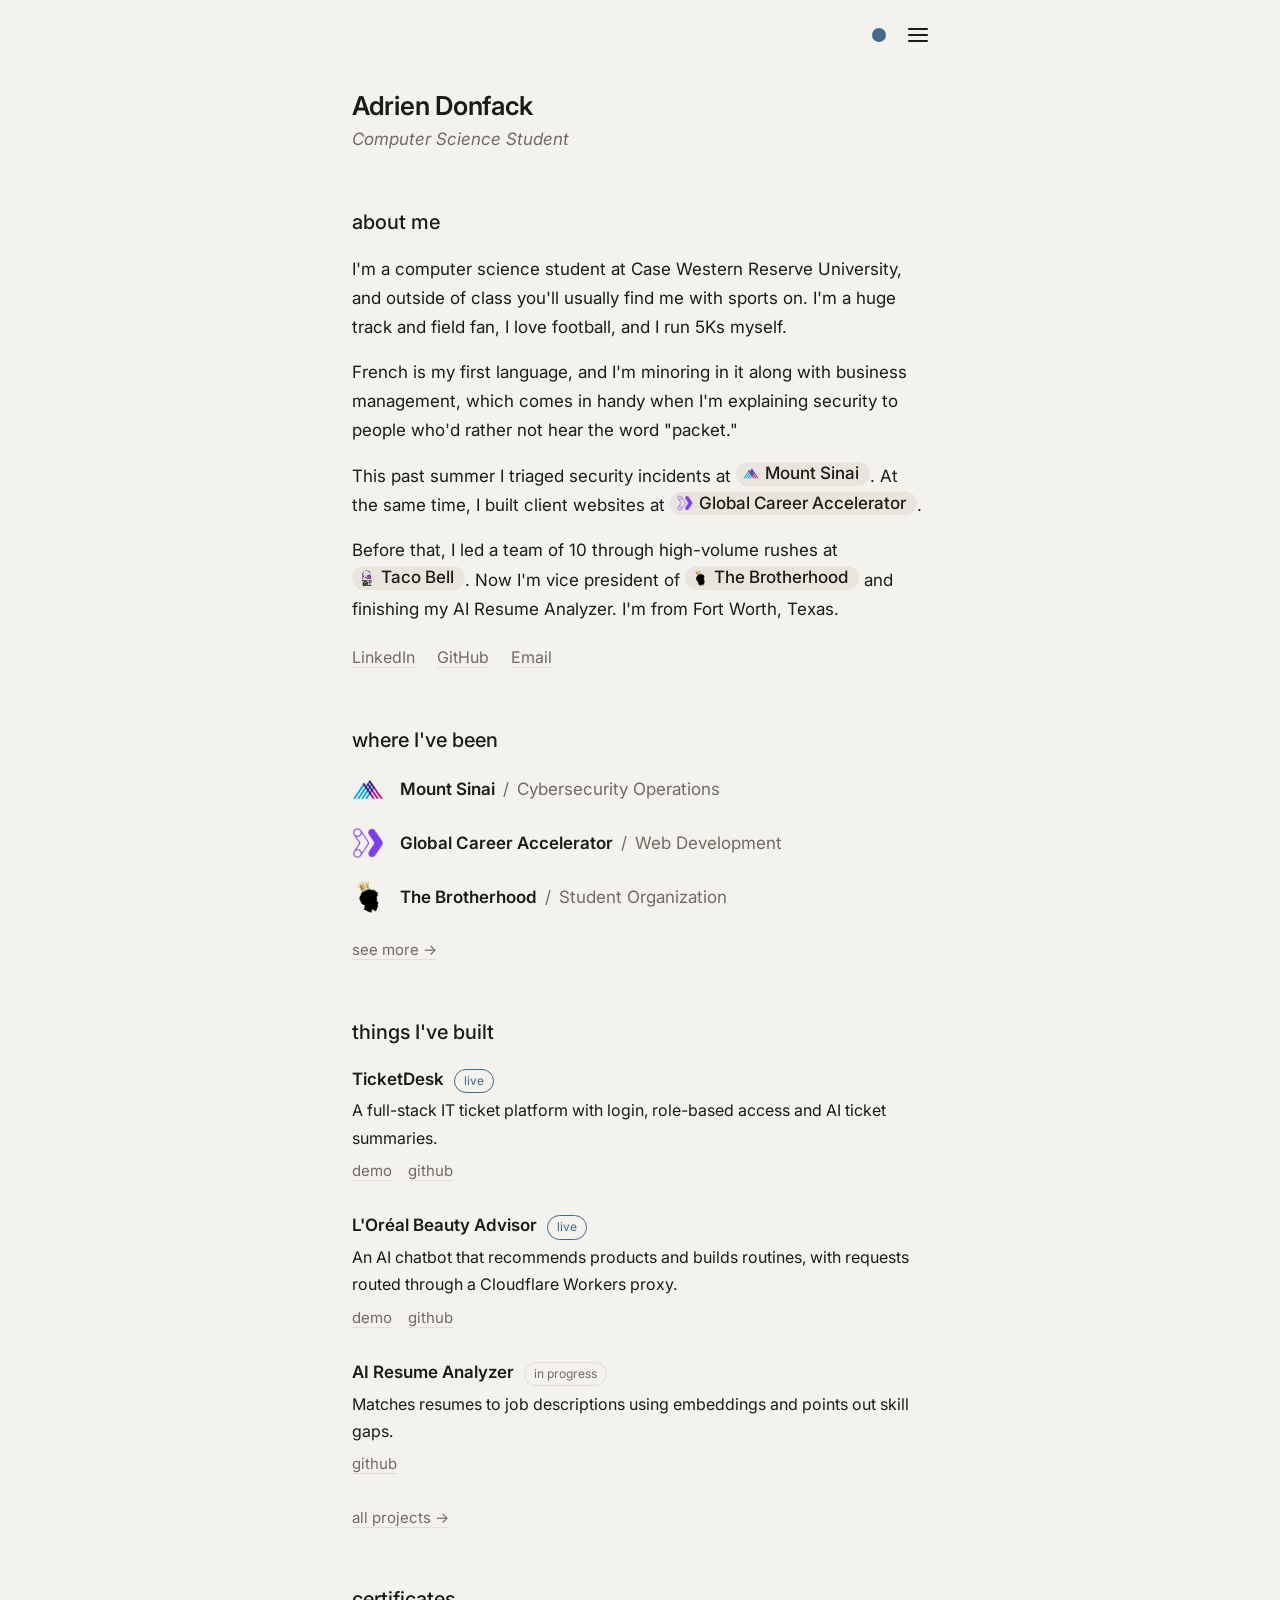
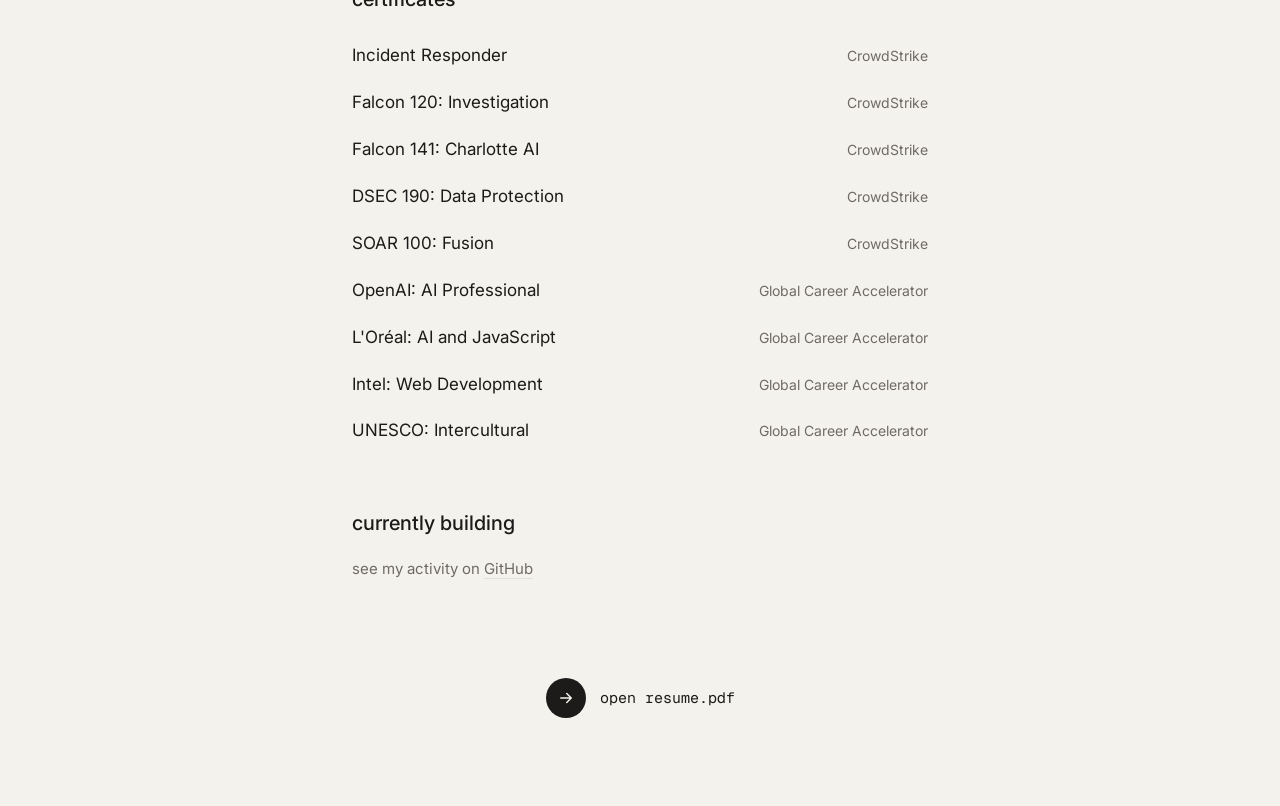
==== commit 092471f8: "v2: home page with new palette, animations, certificates and commit graph" ====
--- a/index.html
+++ b/index.html
@@ -1,852 +1,144 @@
 <!DOCTYPE html>
-<html lang="en" data-theme="day">
+<html lang="en">
 <head>
-  <meta charset="UTF-8" />
-  <meta name="viewport" content="width=device-width, initial-scale=1.0" />
-  <title>Adrien Donfack — Developer Portfolio</title>
-  <meta name="description" content="Adrien Donfack — Computer Science student at Case Western Reserve University. Full-stack developer specializing in React, Node.js, and AI-powered applications." />
-  <link rel="stylesheet" href="style.css" />
-  <link rel="preconnect" href="https://fonts.googleapis.com" />
-  <link rel="preconnect" href="https://fonts.gstatic.com" crossorigin />
-  <link href="https://fonts.googleapis.com/css2?family=Playfair+Display:wght@400;700;900&family=DM+Sans:wght@300;400;500;600&family=DM+Mono:wght@400;500&display=swap" rel="stylesheet" />
-  <link rel="stylesheet" href="https://cdnjs.cloudflare.com/ajax/libs/font-awesome/6.5.1/css/all.min.css" crossorigin="anonymous" />
-
-  <style>
-    /* ── 1. Photo: rectangle, face centered at top ─────────────── */
-    .about-photo-frame {
-      width: 220px !important;
-      height: 260px !important;
-      border-radius: 16px !important;
-      overflow: hidden;
-      margin: 0 auto 1.5rem auto;
-    }
-    .about-photo {
-      width: 100%;
-      height: 100%;
-      object-fit: cover;
-      object-position: center top;
-      display: block;
-      border-radius: 16px;
-    }
-
-    /* ── 2. Center the stat pills row ──────────────────────────── */
-    .about-stat-row {
-      display: flex !important;
-      justify-content: center !important;
-      gap: 0.75rem !important;
-      flex-wrap: wrap;
-    }
-
-    /* ── 3. Hide the nav AD logo ───────────────────────────────── */
-    .nav-logo { display: none !important; }
-
-    /* ── 4. FontAwesome skill icons ────────────────────────────── */
-    .skill-icon-fa {
-      font-size: 1.5rem;
-      color: var(--accent, #4f8ef7);
-      width: 1.8rem;
-      text-align: center;
-    }
-
-    /* ── 5. Skill cards: varied sizes by proficiency ───────────── */
-    /* tier-1: top skills — larger card */
-    .skill-card.tier-1 { grid-column: span 1; padding: 1.8rem; }
-    .skill-card.tier-1 h3 { font-size: 1.15rem; }
-    .skill-card.tier-1 .skill-icon-fa { font-size: 2rem; }
-
-    /* tier-2: mid skills — normal */
-    .skill-card.tier-2 { padding: 1.4rem; }
-    .skill-card.tier-2 h3 { font-size: 1rem; }
-
-    /* tier-3: lower skills — compact */
-    .skill-card.tier-3 { padding: 1rem 1.2rem; }
-    .skill-card.tier-3 h3 { font-size: 0.9rem; }
-    .skill-card.tier-3 .skill-icon-fa { font-size: 1.2rem; }
-    .skill-card.tier-3 p { font-size: 0.8rem; }
-
-    /* ── 6. Timeline / edu logo icons ──────────────────────────── */
-    .tl-logo-icon {
-      width: 48px;
-      height: 48px;
-      border-radius: 10px;
-      display: flex;
-      align-items: center;
-      justify-content: center;
-      color: #fff;
-      font-size: 1.3rem;
-      flex-shrink: 0;
-      overflow: hidden;
-    }
-    .tl-logo-img {
-      width: 48px;
-      height: 48px;
-      border-radius: 10px;
-      object-fit: cover;
-      flex-shrink: 0;
-    }
-    .edu-school-icon {
-      width: 52px;
-      height: 52px;
-      border-radius: 12px;
-      display: flex;
-      align-items: center;
-      justify-content: center;
-      color: #fff;
-      font-size: 1.4rem;
-      flex-shrink: 0;
-      overflow: hidden;
-    }
-    .edu-school-img {
-      width: 52px;
-      height: 52px;
-      border-radius: 12px;
-      object-fit: cover;
-      flex-shrink: 0;
-    }
-
-    /* ── 7. Contact arrow FA ───────────────────────────────────── */
-    .clc-arrow-fa {
-      font-size: 0.9rem;
-      opacity: 0.5;
-      transition: transform 0.2s, opacity 0.2s;
-    }
-    .contact-link-card:hover .clc-arrow-fa { transform: translateX(4px); opacity: 1; }
-    .clc-icon i { font-size: 1.3rem; }
-    .chip-tech i { font-size: 0.8em; margin-right: 3px; }
-    .btn i { margin-right: 5px; font-size: 0.85em; }
-  </style>
+  <meta charset="utf-8">
+  <meta name="viewport" content="width=device-width, initial-scale=1">
+  <title>Adrien Donfack</title>
+  <meta name="description" content="Adrien Donfack, computer science student at Case Western Reserve University.">
+  <link rel="preconnect" href="https://fonts.googleapis.com">
+  <link rel="preconnect" href="https://fonts.gstatic.com" crossorigin>
+  <link href="https://fonts.googleapis.com/css2?family=Geist+Mono:wght@400;500&family=IBM+Plex+Sans:wght@300;400&family=Inter:wght@400;500;600;700&display=swap" rel="stylesheet">
+  <link rel="stylesheet" href="style.css">
+  <script src="script.js"></script>
 </head>
 <body>
+  <header class="top">
+    <div class="top-inner">
+      <button id="theme-toggle" class="dot" type="button" aria-label="Switch between light and dark mode"></button>
+      <button id="menu-toggle" class="burger" type="button" aria-label="Menu" aria-expanded="false"><span></span><span></span><span></span></button>
+    </div>
+  </header>
 
-<!-- NAVIGATION -->
-<nav id="navbar">
-  <div class="nav-inner">
+  <nav id="menu" class="menu spot" aria-label="Main">
+    <a href="index.html" class="active">home</a>
+    <a href="work.html">work</a>
+    <a href="projects.html">projects</a>
+    <a href="certificates.html">certificates</a>
+    <a href="contact.html">contact</a>
+  </nav>
 
-    <ul class="nav-links" id="navLinks">
-      <li><a href="#about" data-section="about">About</a></li>
-      <li><a href="#skills" data-section="skills">Skills</a></li>
-      <li><a href="#projects" data-section="projects">Projects</a></li>
-      <li><a href="#experience" data-section="experience">Experience</a></li>
-      <li><a href="#education" data-section="education">Education</a></li>
-      <li><a href="#contact" data-section="contact">Contact</a></li>
-    </ul>
-    <div class="nav-right">
-      <button id="theme-toggle" aria-label="Toggle day/night">
-        <svg class="icon-sun" viewBox="0 0 24 24" fill="none" stroke="currentColor" stroke-width="2"><circle cx="12" cy="12" r="5"/><line x1="12" y1="1" x2="12" y2="3"/><line x1="12" y1="21" x2="12" y2="23"/><line x1="4.22" y1="4.22" x2="5.64" y2="5.64"/><line x1="18.36" y1="18.36" x2="19.78" y2="19.78"/><line x1="1" y1="12" x2="3" y2="12"/><line x1="21" y1="12" x2="23" y2="12"/><line x1="4.22" y1="19.78" x2="5.64" y2="18.36"/><line x1="18.36" y1="5.64" x2="19.78" y2="4.22"/></svg>
-        <svg class="icon-moon" viewBox="0 0 24 24" fill="none" stroke="currentColor" stroke-width="2"><path d="M21 12.79A9 9 0 1 1 11.21 3 7 7 0 0 0 21 12.79z"/></svg>
-      </button>
-      <button class="hamburger" id="hamburger" aria-label="Open menu" aria-expanded="false">
-        <span></span><span></span><span></span>
-      </button>
+  <main>
+    <h1>Adrien Donfack</h1>
+    <p class="subtitle">Computer Science Student</p>
+
+    <div class="label">about me</div>
+    <div class="about">
+      <p class="reveal">I'm a computer science student at Case Western Reserve University, and outside of class you'll usually find me with sports on. I'm a huge track and field fan, I love football, and I run 5Ks myself.</p>
+      <p class="reveal">French is my first language, and I'm minoring in it along with business management, which comes in handy when I'm explaining security to people who'd rather not hear the word &quot;packet.&quot;</p>
+      <p class="reveal">This past summer I triaged security incidents at <a class="chip" href="https://www.linkedin.com/company/mountsinainyc/posts/" target="_blank" rel="noopener"><img src="img/mount-sinai-logo.png" alt="">Mount Sinai</a>. At the same time, I built client websites at <a class="chip" href="https://www.careeraccelerator.case.edu/about" target="_blank" rel="noopener"><img src="img/gca-logo.png" alt="">Global Career Accelerator</a>.</p>
+      <p class="reveal">Before that, I led a team of 10 through high-volume rushes at <a class="chip" href="https://www.linkedin.com/company/taco-bell/home/" target="_blank" rel="noopener"><img src="img/taco-bell-logo.png" alt="">Taco Bell</a>. Now I'm vice president of <a class="chip" href="https://community.case.edu/TheBrotherhood/" target="_blank" rel="noopener"><img src="img/brotherhood-logo.png" alt="">The Brotherhood</a> and finishing my AI Resume Analyzer. I'm from Fort Worth, Texas.</p>
     </div>
-  </div>
-  <div class="scroll-bar"><div class="scroll-fill" id="scrollFill"></div></div>
-</nav>
-
-<div class="mobile-menu" id="mobileMenu" aria-hidden="true">
-  <ul>
-    <li><a href="#about" onclick="closeMobile()">About</a></li>
-    <li><a href="#skills" onclick="closeMobile()">Skills</a></li>
-    <li><a href="#projects" onclick="closeMobile()">Projects</a></li>
-    <li><a href="#experience" onclick="closeMobile()">Experience</a></li>
-    <li><a href="#education" onclick="closeMobile()">Education</a></li>
-    <li><a href="#contact" onclick="closeMobile()">Contact</a></li>
-  </ul>
-</div>
-
-<!-- HERO -->
-<section id="hero" class="section hero-section">
-  <div class="mountain-scene" aria-hidden="true">
-    <div class="stars-layer" id="starsLayer"></div>
-    <div class="aurora" id="aurora"></div>
-    <svg class="mtn-layer mtn-l1" viewBox="0 0 1440 600" preserveAspectRatio="none">
-      <path d="M0,600 L0,380 L180,160 L360,310 L540,100 L720,280 L900,80 L1080,240 L1260,130 L1440,300 L1440,600 Z"/>
-    </svg>
-    <svg class="mtn-layer mtn-l2" viewBox="0 0 1440 500" preserveAspectRatio="none">
-      <path d="M0,500 L0,340 L130,200 L300,320 L480,120 L660,260 L840,60 L1020,210 L1200,110 L1440,250 L1440,500 Z"/>
-    </svg>
-    <svg class="mtn-layer mtn-l3" viewBox="0 0 1440 400" preserveAspectRatio="none">
-      <path d="M0,400 L0,300 L120,200 L260,300 L400,120 L580,230 L760,50 L940,190 L1100,90 L1280,200 L1440,160 L1440,400 Z"/>
-    </svg>
-    <div class="sky-gradient"></div>
-    <div class="clouds-wrap" id="cloudsWrap"></div>
-    <div class="fog-base"></div>
-    <div class="birds-wrap" id="birdsWrap"></div>
-    <div class="fireflies-wrap" id="firefliesWrap"></div>
-  </div>
-  <div class="hero-content">
-    <p class="hero-overline">Computer Science · Case Western Reserve University</p>
-    <h1 class="hero-name">
-      <span class="name-first">Adrien</span>
-      <span class="name-last">Donfack</span>
-    </h1>
-    <p class="hero-role">
-      <span class="role-text" id="roleText"></span><span class="cursor-blink">|</span>
-    </p>
-    <div class="hero-actions">
-      <a href="#projects" class="btn btn-primary">View Projects</a>
-      <a href="#contact" class="btn btn-outline">Get In Touch</a>
-    </div>
-  </div>
-  <div class="scroll-indicator" aria-hidden="true">
-    <span>Scroll</span>
-    <div class="scroll-line"></div>
-  </div>
-  <div class="particles-wrap" id="particlesWrap" aria-hidden="true"></div>
-</section>
-
-<!-- ABOUT -->
-<section id="about" class="section about-section">
-  <div class="biome-tag">About</div>
-  <div class="leaves-wrap" id="leavesWrap" aria-hidden="true"></div>
-  <div class="container">
-    <div class="about-grid reveal">
-      <div class="about-visual">
-        <!-- Circular photo frame -->
-        <div class="about-photo-frame">
-          <img src="img/headshot.jpg" alt="Adrien Donfack" class="about-photo" />
-        </div>
-        <!-- Only 2 stat pills, centered -->
-        <div class="about-stat-row">
-          <div class="stat-pill glass">
-            <span class="stat-n">2+</span>
-            <span class="stat-l">Years Coding</span>
-          </div>
-          <div class="stat-pill glass">
-            <span class="stat-n">2</span>
-            <span class="stat-l">Projects</span>
-          </div>
-        </div>
-      </div>
-      <div class="about-copy">
-        <h2 class="section-heading">About Me</h2>
-        <p>I'm a Computer Science student at Case Western Reserve University with a minor in Business Management and French, building toward a career at the intersection of software engineering and real-world impact.</p>
-        <p>I build full-stack applications that solve real problems, from AI-powered platforms to production-deployed tools with thousands of users. I care deeply about clean code, good design, and shipping things that actually work.</p>
-        <p>Outside of code, I lead as Vice President of Public Relations for The Brotherhood at CWRU, negotiating partnerships and driving community engagement across campus.</p>
-        <div class="about-tags">
-          <span class="chip">Fort Worth, TX</span>
-          <span class="chip">Cleveland, OH</span>
-          <span class="chip">Open to Opportunities</span>
-          <span class="chip">Posse Scholar</span>
-        </div>
-        <a href="Adrien_Resume.pdf" download class="btn btn-primary" style="margin-top:2rem">Download Resume</a>
-      </div>
-    </div>
-  </div>
-</section>
-
-<!-- SKILLS -->
-<section id="skills" class="section skills-section">
-  <div class="biome-tag">Skills</div>
-  <div class="water-layer" aria-hidden="true"></div>
-  <div class="container reveal">
-    <div class="section-header centered">
-      <h2 class="section-heading">Technical Skills</h2>
-      <p class="section-sub">Languages, frameworks, and tools I work with</p>
-    </div>
-    <div class="skills-grid">
-
-      <!-- TIER 1: Strongest skills — largest cards -->
-      <div class="skill-card glass tier-1">
-        <div class="skill-top">
-          <i class="fa-brands fa-html5 skill-icon-fa"></i>
-          <h3>HTML / CSS</h3>
-        </div>
-        <p>Semantic markup, Flexbox, Grid</p>
-        <div class="skill-bar"><div class="skill-fill" data-w="93"></div></div>
-      </div>
-
-      <div class="skill-card glass tier-1">
-        <div class="skill-top">
-          <i class="fa-brands fa-github skill-icon-fa"></i>
-          <h3>Git / GitHub</h3>
-        </div>
-        <p>Version control, branching, PRs</p>
-        <div class="skill-bar"><div class="skill-fill" data-w="92"></div></div>
-      </div>
-
-      <div class="skill-card glass tier-1">
-        <div class="skill-top">
-          <i class="fa-brands fa-square-js skill-icon-fa"></i>
-          <h3>JavaScript</h3>
-        </div>
-        <p>ES6+, async/await, DOM</p>
-        <div class="skill-bar"><div class="skill-fill" data-w="90"></div></div>
-      </div>
-
-      <!-- TIER 2: Mid skills — normal cards -->
-      <div class="skill-card glass tier-2">
-        <div class="skill-top">
-          <i class="fa-brands fa-java skill-icon-fa"></i>
-          <h3>Java</h3>
-        </div>
-        <p>OOP, data structures, algorithms</p>
-        <div class="skill-bar"><div class="skill-fill" data-w="88"></div></div>
-      </div>
-
-      <div class="skill-card glass tier-2">
-        <div class="skill-top">
-          <i class="fa-brands fa-react skill-icon-fa"></i>
-          <h3>React</h3>
-        </div>
-        <p>Hooks, context, component architecture</p>
-        <div class="skill-bar"><div class="skill-fill" data-w="85"></div></div>
-      </div>
-
-      <div class="skill-card glass tier-2">
-        <div class="skill-top">
-          <i class="fa-brands fa-python skill-icon-fa"></i>
-          <h3>Python</h3>
-        </div>
-        <p>Scripting, data science, automation</p>
-        <div class="skill-bar"><div class="skill-fill" data-w="84"></div></div>
-      </div>
-
-      <div class="skill-card glass tier-2">
-        <div class="skill-top">
-          <i class="fa-brands fa-node-js skill-icon-fa"></i>
-          <h3>Node.js</h3>
-        </div>
-        <p>REST APIs, Express, middleware</p>
-        <div class="skill-bar"><div class="skill-fill" data-w="82"></div></div>
-      </div>
-
-      <div class="skill-card glass tier-2">
-        <div class="skill-top">
-          <i class="fa-solid fa-shield-halved skill-icon-fa"></i>
-          <h3>Auth / Security</h3>
-        </div>
-        <p>JWT, RBAC, secure API design</p>
-        <div class="skill-bar"><div class="skill-fill" data-w="80"></div></div>
-      </div>
-
-      <div class="skill-card glass tier-2">
-        <div class="skill-top">
-          <i class="fa-solid fa-database skill-icon-fa"></i>
-          <h3>SQL</h3>
-        </div>
-        <p>MySQL, queries, schema design</p>
-        <div class="skill-bar"><div class="skill-fill" data-w="78"></div></div>
-      </div>
-
-      <!-- TIER 3: Supporting skills — compact cards -->
-      <div class="skill-card glass tier-3">
-        <div class="skill-top">
-          <i class="fa-solid fa-brain skill-icon-fa"></i>
-          <h3>AI / LLMs</h3>
-        </div>
-        <p>RAG, Groq, vector embeddings</p>
-        <div class="skill-bar"><div class="skill-fill" data-w="75"></div></div>
-      </div>
-
-      <div class="skill-card glass tier-3">
-        <div class="skill-top">
-          <i class="fa-solid fa-terminal skill-icon-fa"></i>
-          <h3>C / C++</h3>
-        </div>
-        <p>Systems, memory management</p>
-        <div class="skill-bar"><div class="skill-fill" data-w="70"></div></div>
-      </div>
-
-      <div class="skill-card glass tier-3">
-        <div class="skill-top">
-          <i class="fa-brands fa-docker skill-icon-fa"></i>
-          <h3>Docker</h3>
-        </div>
-        <p>Containers, dev environments</p>
-        <div class="skill-bar"><div class="skill-fill" data-w="68"></div></div>
-      </div>
-
-    </div>
-  </div>
-</section>
-
-<!-- PROJECTS -->
-<section id="projects" class="section projects-section">
-  <div class="biome-tag">Projects</div>
-  <div class="container reveal">
-    <div class="section-header centered">
-      <h2 class="section-heading">Projects</h2>
-      <p class="section-sub">Things I've built </p>
+    <div class="links spot reveal">
+      <a href="https://www.linkedin.com/in/adrien-donfack-134813379/" target="_blank" rel="noopener">LinkedIn</a>
+      <a href="https://github.com/adrientdonf" target="_blank" rel="noopener">GitHub</a>
+      <a href="mailto:adrientdonf@gmail.com">Email</a>
     </div>
 
-    <div class="projects-list">
+    <div class="label">where I've been</div>
+    <div class="entries spot">
+      <details class="entry">
+        <summary>
+          <img class="logo" src="img/mount-sinai-logo.png" alt="">
+          <span><span class="org">Mount Sinai</span><span class="sep">/</span><span class="team">Cybersecurity Operations</span></span>
+        </summary>
+        <div class="detail">
+          <div class="role-row"><span class="role-chip">Cybersecurity Operations Analyst Intern</span><span class="dates">Jun 2026 → Sep 2026</span></div>
+          <p>I worked on the incident side of security operations, triaging and investigating alerts with CrowdStrike Falcon. That meant digging through host-based security events and endpoint telemetry, then writing up what I found so the team could resolve things faster.</p>
+          <p>I also kept an eye on user activity and email traffic with Abnormal AI and Proofpoint, using anomaly detection to spot suspicious behavior, phishing attempts and policy violations.</p>
+        </div>
+      </details>
 
-      <!-- TicketDesk — uses the case_.avif screenshot -->
-      <div class="project-card glass">
-        <div class="project-img-wrap">
-          <img src="img/ticket.jpg" alt="TicketDesk platform screenshot" class="project-img" onerror="this.parentElement.classList.add('img-fallback')" />
-          <div class="project-img-overlay">
-            <div class="project-img-label">IT Ticket Management</div>
-          </div>
+      <details class="entry">
+        <summary>
+          <img class="logo" src="img/gca-logo.png" alt="">
+          <span><span class="org">Global Career Accelerator</span><span class="sep">/</span><span class="team">Web Development</span></span>
+        </summary>
+        <div class="detail">
+          <div class="role-row"><span class="role-chip">Web Development Intern</span><span class="dates">Jun 2026 → Aug 2026</span></div>
+          <p>I worked with partner companies to design and deploy client-facing websites using HTML5, CSS3, JavaScript and Bootstrap.</p>
+          <p>Wireframing and AI-assisted workflows helped me prototype faster and deliver responsive, production-ready interfaces.</p>
         </div>
-        <div class="project-body">
-          <div class="project-meta">
-            <span class="project-date">May 2025 — Present</span>
-            <span class="project-badge live">Live</span>
-          </div>
-          <h3 class="project-title">TicketDesk</h3>
-          <p class="project-desc">A production-deployed IT ticket management platform built to streamline issue tracking and resolution workflows. Features role-based access control, JWT authentication, and AI-powered ticket summarization using Groq's LLaMA model.</p>
-          <ul class="project-bullets">
-            <li>Role-based access control and JWT authentication for secure multi-user access</li>
-            <li>AI-powered ticket summarization via Groq's LLaMA model</li>
-            <li>RESTful APIs supporting ticket creation, assignment, and status tracking</li>
-          </ul>
-          <div class="project-tech">
-            <span class="chip-tech">React</span>
-            <span class="chip-tech">Node.js</span>
-            <span class="chip-tech">Express.js</span>
-            <span class="chip-tech">MySQL</span>
-            <span class="chip-tech">JWT</span>
-            <span class="chip-tech">Groq LLaMA</span>
-          </div>
-          <div class="project-links">
-            <a href="https://github.com/adrientdonf" target="_blank" rel="noopener" class="btn btn-outline btn-sm">GitHub</a>
-            <a href="https://ticketdesk-kappa.vercel.app/" target="_blank" rel="noopener" class="btn btn-primary btn-sm">Live Demo</a>
-          </div>
+      </details>
+
+      <details class="entry">
+        <summary>
+          <img class="logo" src="img/brotherhood-logo.png" alt="">
+          <span><span class="org">The Brotherhood</span><span class="sep">/</span><span class="team">Student Organization</span></span>
+        </summary>
+        <div class="detail">
+          <div class="role-row"><span class="role-chip">Vice President</span><span class="dates">Sep 2024 → <span class="now">Present</span></span></div>
+          <p>I led event marketing for the fall semester, promoting across channels, and average attendance grew 30%, from about 45 to 60+.</p>
+          <p>I also negotiated one unified campus calendar with 5 student orgs, which prevented 3 major scheduling conflicts and saved an estimated $500 in wasted venue booking fees.</p>
+        </div>
+      </details>
+    </div>
+    <p class="more"><a href="work.html">see more →</a></p>
+
+    <div class="label">things I've built</div>
+    <div class="projects spot">
+      <div class="project">
+        <div class="project-head"><span class="project-name">TicketDesk</span><span class="badge live">live</span></div>
+        <p>A full-stack IT ticket platform with login, role-based access and AI ticket summaries.</p>
+        <div class="project-links">
+          <a href="https://ticketdesk-kappa.vercel.app/" target="_blank" rel="noopener">demo</a>
+          <a href="https://github.com/adrientdonf/it-ticket-system" target="_blank" rel="noopener">github</a>
         </div>
       </div>
 
-      <!-- AI Resume Analyzer — uses coming_soon.jpg -->
-      <div class="project-card glass reversed">
-        <div class="project-img-wrap">
-          <img src="img/coming soon.jpg" alt="AI Resume Analyzer — coming soon" class="project-img" onerror="this.parentElement.classList.add('img-fallback')" />
-          <div class="project-img-overlay">
-            <div class="project-img-label">AI-Powered Analysis</div>
-          </div>
-        </div>
-        <div class="project-body">
-          <div class="project-meta">
-            <span class="project-date">April 2025 — Present</span>
-            <span class="project-badge wip">In Progress</span>
-          </div>
-          <h3 class="project-title">AI Resume Analyzer</h3>
-          <p class="project-desc">An AI-powered resume analysis platform using Retrieval-Augmented Generation and vector embeddings to evaluate resumes against job descriptions, identify skill gaps, and generate personalized upskilling recommendations.</p>
-          <ul class="project-bullets">
-            <li>RAG pipeline with vector embeddings for semantic resume-to-job matching</li>
-            <li>Identifies skill gaps and generates personalized upskilling recommendations</li>
-            <li>Document parsing and similarity search beyond traditional keyword approaches</li>
-          </ul>
-          <div class="project-tech">
-            <span class="chip-tech">Python</span>
-            <span class="chip-tech">RAG</span>
-            <span class="chip-tech">Vector Embeddings</span>
-            <span class="chip-tech">NLP</span>
-          </div>
-          <div class="project-links">
-            <a href="https://github.com/adrientdonf" target="_blank" rel="noopener" class="btn btn-outline btn-sm">GitHub</a>
-          </div>
+      <div class="project">
+        <div class="project-head"><span class="project-name">L'Oréal Beauty Advisor</span><span class="badge live">live</span></div>
+        <p>An AI chatbot that recommends products and builds routines, with requests routed through a Cloudflare Workers proxy.</p>
+        <div class="project-links">
+          <a href="https://adrientdonf.github.io/loreal-beauty-advisor/" target="_blank" rel="noopener">demo</a>
+          <a href="https://github.com/adrientdonf/loreal-beauty-advisor" target="_blank" rel="noopener">github</a>
         </div>
       </div>
 
-    </div>
-  </div>
-</section>
-
-<!-- EXPERIENCE -->
-<section id="experience" class="section experience-section">
-  <div class="biome-tag">Experience</div>
-  <div class="snowflakes-wrap" id="snowflakesWrap" aria-hidden="true"></div>
-  <div class="container reveal">
-    <div class="section-header centered">
-      <h2 class="section-heading">Experience</h2>
-      <p class="section-sub">Where I've contributed and grown</p>
-    </div>
-    <div class="timeline">
-
-      <div class="tl-item">
-        <div class="tl-connector">
-          <div class="tl-dot"></div>
-          <div class="tl-line"></div>
-        </div>
-        <div class="tl-card glass">
-          <div class="tl-head">
-            <div>
-              <span class="tl-date">February 2025 — April 2025</span>
-              <h3>Social Media Manager</h3>
-              <h4>Posse Foundation · Cleveland, Ohio</h4>
-            </div>
-            <img src="img/posse.jpg" alt="Posse Foundation" class="tl-logo-img" />
-          </div>
-          <ul class="tl-bullets">
-            <li>Directed media coverage for the annual retreat (70 attendees), capturing 300+ photos and videos to populate a 3-month content calendar for the organization's digital channels.</li>
-            <li>Coordinated with 13 speakers and organizers to ensure clear audio and video coverage, reducing technical interruptions by over 90% compared to prior year.</li>
-            <li>Produced 15 short-form recap videos from 5 hours of raw footage, increasing content accessibility for 200+ alumni and boosting post-event engagement.</li>
-          </ul>
-          <div class="tl-tags">
-            <span class="chip-tech">Content Strategy</span>
-            <span class="chip-tech">Video Production</span>
-            <span class="chip-tech">Social Media</span>
-          </div>
-        </div>
-      </div>
-
-      <div class="tl-item">
-        <div class="tl-connector">
-          <div class="tl-dot"></div>
-          <div class="tl-line"></div>
-        </div>
-        <div class="tl-card glass">
-          <div class="tl-head">
-            <div>
-              <span class="tl-date">May 2024 — August 2024</span>
-              <h3>Shift Lead</h3>
-              <h4>Taco Bell · Dallas, Texas</h4>
-            </div>
-            <img src="img/taco.jpg" alt="Taco Bell" class="tl-logo-img" />
-          </div>
-          <ul class="tl-bullets">
-            <li>Directed a team of 10 crew members during high-volume windows, increasing order bandwidth by 15% (approx. 20 extra orders/hour) by optimizing prep-line station rotation.</li>
-            <li>Managed cash handling, deposits, and inventory counts, consistently maintaining 100% accuracy and reducing food waste by 6% through improved portion control and labeling.</li>
-            <li>Handled opening/closing procedures, cash management, inventory checks, and resolved customer issues to ensure smooth store operations.</li>
-          </ul>
-          <div class="tl-tags">
-            <span class="chip-tech">Team Leadership</span>
-            <span class="chip-tech">Operations</span>
-            <span class="chip-tech">Inventory</span>
-          </div>
-        </div>
-      </div>
-
-    </div>
-  </div>
-</section>
-
-<!-- EDUCATION -->
-<section id="education" class="section education-section">
-  <div class="biome-tag">Education</div>
-  <div class="container reveal">
-    <div class="section-header centered">
-      <h2 class="section-heading">Education</h2>
-    </div>
-    <div class="edu-grid">
-
-      <div class="edu-card glass">
-        <div class="edu-top">
-          <img src="img/case .jpg" alt="Case Western Reserve University" class="edu-school-img" />
-          <div>
-            <span class="edu-dates">August 2024 — May 2028</span>
-            <h3>Bachelor of Arts in Computer Science</h3>
-            <h4>Case Western Reserve University · Cleveland, Ohio</h4>
-            <p class="edu-minor">Minor in Business Management and French</p>
-          </div>
-        </div>
-        <div class="edu-highlight">
-          <div class="highlight-pill">Posse Full Tuition Leadership Scholarship (2024-2028)</div>
-        </div>
-        <div class="edu-courses">
-          <p class="courses-label">Relevant Coursework</p>
-          <div class="courses-grid">
-            <span class="chip-course">Programming in Java</span>
-            <span class="chip-course">Data Structures</span>
-            <span class="chip-course">Logic and Design</span>
-            <span class="chip-course">Discrete Mathematics</span>
-            <span class="chip-course">Data Science Systems</span>
-            <span class="chip-course">Full Stack Web Development</span>
-            <span class="chip-course">Foundations of Accounting</span>
-            <span class="chip-course">Microeconomics</span>
-            <span class="chip-course">Managing Negotiations</span>
-          </div>
-        </div>
-      </div>
-
-      <div class="edu-card glass leadership-card">
-        <div class="edu-top">
-          <img src="img/case .jpg" alt="The Brotherhood" class="edu-school-img" />
-          <div>
-            <span class="edu-dates">September 2024 — Present</span>
-            <h3>Vice President of Public Relations</h3>
-            <h4>The Brotherhood · Case Western Reserve University</h4>
-          </div>
-        </div>
-        <ul class="tl-bullets">
-          <li>Spearheaded event marketing strategy for the Fall semester, increasing average event attendance by 30% (from 45 to 60+ attendees) through targeted cross-channel promotion.</li>
-          <li>Negotiated a unified campus calendar with 5 student organizations, preventing 3 major scheduling conflicts and saving an estimated $500 in wasted venue booking fees.</li>
-          <li>Plan and execute over 10 successful events by strategically managing outreach across flyers and social media channels.</li>
-        </ul>
-        <div class="tl-tags" style="margin-top:1rem">
-          <span class="chip-tech">Event Marketing</span>
-          <span class="chip-tech">Negotiation</span>
-          <span class="chip-tech">Leadership</span>
+      <div class="project">
+        <div class="project-head"><span class="project-name">AI Resume Analyzer</span><span class="badge">in progress</span></div>
+        <p>Matches resumes to job descriptions using embeddings and points out skill gaps.</p>
+        <div class="project-links">
+          <a href="https://github.com/adrientdonf/ai-resume-analyzer" target="_blank" rel="noopener">github</a>
         </div>
       </div>
     </div>
-  </div>
-</section>
+    <p class="more"><a href="projects.html">all projects →</a></p>
 
-<!-- CONTACT -->
-<section id="contact" class="section contact-section">
-  <div class="biome-tag">Contact</div>
-  <div class="summit-glow" aria-hidden="true"></div>
-  <div class="container reveal">
-    <div class="section-header centered">
-      <h2 class="section-heading">Get In Touch</h2>
-      <p class="section-sub">Open to internships, collaborations, and conversations.</p>
+    <div class="label">certificates</div>
+    <div class="certs spot">
+      <a class="cert" href="certificates/crowdstrike-incident-responder.pdf" target="_blank" rel="noopener"><span>Incident Responder</span><span>CrowdStrike</span></a>
+      <a class="cert" href="certificates/crowdstrike-falcon-120-investigation.pdf" target="_blank" rel="noopener"><span>Falcon 120: Investigation</span><span>CrowdStrike</span></a>
+      <a class="cert" href="certificates/crowdstrike-falcon-141-charlotte-ai.pdf" target="_blank" rel="noopener"><span>Falcon 141: Charlotte AI</span><span>CrowdStrike</span></a>
+      <a class="cert" href="certificates/crowdstrike-dsec-190-data-protection.pdf" target="_blank" rel="noopener"><span>DSEC 190: Data Protection</span><span>CrowdStrike</span></a>
+      <a class="cert" href="certificates/crowdstrike-soar-100-fusion.pdf" target="_blank" rel="noopener"><span>SOAR 100: Fusion</span><span>CrowdStrike</span></a>
+      <a class="cert" href="certificates/gca-openai-ai-professional.png" target="_blank" rel="noopener"><span>OpenAI: AI Professional</span><span>Global Career Accelerator</span></a>
+      <a class="cert" href="certificates/gca-loreal-ai-javascript.png" target="_blank" rel="noopener"><span>L'Oréal: AI and JavaScript</span><span>Global Career Accelerator</span></a>
+      <a class="cert" href="certificates/gca-intel-web-development.png" target="_blank" rel="noopener"><span>Intel: Web Development</span><span>Global Career Accelerator</span></a>
+      <a class="cert" href="certificates/gca-unesco-intercultural.png" target="_blank" rel="noopener"><span>UNESCO: Intercultural</span><span>Global Career Accelerator</span></a>
     </div>
-    <div class="contact-layout">
-      <div class="contact-links">
-        <a href="mailto:adrientdonf@gmail.com" class="contact-link-card glass">
-          <div class="clc-icon"><i class="fa-solid fa-envelope"></i></div>
-          <div class="clc-body">
-            <span class="clc-label">Email</span>
-            <span class="clc-val">adrientdonf@gmail.com</span>
-          </div>
-          <i class="fa-solid fa-arrow-right clc-arrow-fa"></i>
-        </a>
-        <a href="https://www.linkedin.com/in/adrien-donfack-134813379/" target="_blank" rel="noopener" class="contact-link-card glass">
-          <div class="clc-icon"><i class="fa-brands fa-linkedin-in"></i></div>
-          <div class="clc-body">
-            <span class="clc-label">LinkedIn</span>
-            <span class="clc-val">adrien-donfack-134813379</span>
-          </div>
-          <i class="fa-solid fa-arrow-right clc-arrow-fa"></i>
-        </a>
-        <a href="https://github.com/adrientdonf" target="_blank" rel="noopener" class="contact-link-card glass">
-          <div class="clc-icon"><i class="fa-brands fa-github"></i></div>
-          <div class="clc-body">
-            <span class="clc-label">GitHub</span>
-            <span class="clc-val">adrientdonf</span>
-          </div>
-          <i class="fa-solid fa-arrow-right clc-arrow-fa"></i>
-        </a>
-        <a href="Adrien_Resume.pdf" download class="contact-link-card glass">
-          <div class="clc-icon"><i class="fa-solid fa-file-arrow-down"></i></div>
-          <div class="clc-body">
-            <span class="clc-label">Resume</span>
-            <span class="clc-val">Download PDF</span>
-          </div>
-          <i class="fa-solid fa-arrow-right clc-arrow-fa"></i>
-        </a>
-      </div>
 
-      <form class="contact-form glass" id="contactForm" novalidate>
-        <h3>Send a Message</h3>
-        <div class="form-row">
-          <div class="form-field">
-            <label for="fname">Name</label>
-            <input type="text" id="fname" name="name" placeholder="Your name" autocomplete="name" />
-          </div>
-          <div class="form-field">
-            <label for="femail">Email</label>
-            <input type="email" id="femail" name="email" placeholder="your@email.com" autocomplete="email" />
-          </div>
-        </div>
-        <div class="form-field">
-          <label for="fmsg">Message</label>
-          <textarea id="fmsg" name="message" rows="5" placeholder="What's on your mind?"></textarea>
-        </div>
-        <button type="button" class="btn btn-primary" onclick="handleForm()">Send Message</button>
-        <p class="form-success" id="formOk" aria-live="polite">Message sent. I'll be in touch soon.</p>
-      </form>
-    </div>
-  </div>
-</section>
+    <section id="build">
+      <div class="label">currently building</div>
+      <div id="graph" class="graph" aria-label="GitHub contribution graph"></div>
+      <p id="graph-note" class="graph-note">loading my GitHub activity…</p>
+    </section>
+  </main>
 
-<!-- FOOTER -->
-<footer class="site-footer">
-  <div class="container footer-inner">
-    <p class="footer-name">Adrien Donfack</p>
-    <p class="footer-copy">Designed and built from scratch &copy; 2025</p>
-    <div class="footer-socials">
-      <a href="https://github.com/adrientdonf" target="_blank" rel="noopener" aria-label="GitHub">
-        <i class="fa-brands fa-github"></i>
-      </a>
-      <a href="https://www.linkedin.com/in/adrien-donfack-134813379/" target="_blank" rel="noopener" aria-label="LinkedIn">
-        <i class="fa-brands fa-linkedin-in"></i>
-      </a>
-      <a href="mailto:adrientdonf@gmail.com" aria-label="Email">
-        <i class="fa-solid fa-envelope"></i>
-      </a>
-    </div>
-  </div>
-</footer>
-
-<script>
-const root = document.documentElement;
-const themeBtn = document.getElementById('theme-toggle');
-let night = false;
-function setTheme(toNight) {
-  night = toNight;
-  root.setAttribute('data-theme', night ? 'night' : 'day');
-  if (night) { spawnFireflies(); showAurora(); hideStars(false); }
-  else { clearFireflies(); hideAurora(); hideStars(true); }
-}
-themeBtn.addEventListener('click', () => setTheme(!night));
-
-const hamburger = document.getElementById('hamburger');
-const mobileMenu = document.getElementById('mobileMenu');
-hamburger.addEventListener('click', () => {
-  const open = hamburger.classList.toggle('open');
-  mobileMenu.classList.toggle('open', open);
-  hamburger.setAttribute('aria-expanded', open);
-  mobileMenu.setAttribute('aria-hidden', !open);
-});
-function closeMobile() {
-  hamburger.classList.remove('open');
-  mobileMenu.classList.remove('open');
-  hamburger.setAttribute('aria-expanded', false);
-  mobileMenu.setAttribute('aria-hidden', true);
-}
-
-const navbar = document.getElementById('navbar');
-const scrollFill = document.getElementById('scrollFill');
-window.addEventListener('scroll', onScroll, { passive: true });
-function onScroll() {
-  const s = window.scrollY;
-  const maxS = document.documentElement.scrollHeight - window.innerHeight;
-  scrollFill.style.width = (s / maxS * 100) + '%';
-  navbar.classList.toggle('scrolled', s > 50);
-  let current = '';
-  document.querySelectorAll('section[id]').forEach(sec => {
-    if (s >= sec.offsetTop - 140) current = sec.id;
-  });
-  document.querySelectorAll('.nav-links a').forEach(a => {
-    a.classList.toggle('active', a.dataset.section === current);
-  });
-  const l1 = document.querySelector('.mtn-l1');
-  const l2 = document.querySelector('.mtn-l2');
-  const l3 = document.querySelector('.mtn-l3');
-  if (l1) l1.style.transform = `translateY(${s * 0.06}px)`;
-  if (l2) l2.style.transform = `translateY(${s * 0.12}px)`;
-  if (l3) l3.style.transform = `translateY(${s * 0.2}px)`;
-  revealAll();
-  trySkillBars();
-}
-
-function revealAll() {
-  document.querySelectorAll('.reveal:not(.in)').forEach(el => {
-    if (el.getBoundingClientRect().top < window.innerHeight - 80) el.classList.add('in');
-  });
-}
-
-let skillsDone = false;
-function trySkillBars() {
-  if (skillsDone) return;
-  const sec = document.getElementById('skills');
-  if (sec && sec.getBoundingClientRect().top < window.innerHeight - 60) {
-    skillsDone = true;
-    document.querySelectorAll('.skill-fill').forEach(f => {
-      setTimeout(() => { f.style.width = f.dataset.w + '%'; }, 150);
-    });
-  }
-}
-
-const roles = ['Full-Stack Developer', 'CS Student at CWRU', 'AI Enthusiast', 'Problem Solver'];
-let ri = 0, ci = 0, deleting = false;
-const roleEl = document.getElementById('roleText');
-function typeRole() {
-  const word = roles[ri];
-  if (!deleting) {
-    roleEl.textContent = word.slice(0, ++ci);
-    if (ci === word.length) { deleting = true; setTimeout(typeRole, 1800); return; }
-  } else {
-    roleEl.textContent = word.slice(0, --ci);
-    if (ci === 0) { deleting = false; ri = (ri + 1) % roles.length; }
-  }
-  setTimeout(typeRole, deleting ? 55 : 90);
-}
-typeRole();
-
-const starsLayer = document.getElementById('starsLayer');
-for (let i = 0; i < 120; i++) {
-  const s = document.createElement('div');
-  s.className = 'star';
-  s.style.cssText = `left:${Math.random()*100}%;top:${Math.random()*60}%;width:${1+Math.random()*2}px;height:${1+Math.random()*2}px;animation-delay:${Math.random()*5}s;animation-duration:${2+Math.random()*3}s;opacity:${0.4+Math.random()*0.6}`;
-  starsLayer.appendChild(s);
-}
-function hideStars(yes) { starsLayer.style.opacity = yes ? '0' : '1'; }
-
-const auroraEl = document.getElementById('aurora');
-function showAurora() { auroraEl.style.opacity = '1'; }
-function hideAurora() { auroraEl.style.opacity = '0'; }
-
-const cloudsWrap = document.getElementById('cloudsWrap');
-for (let i = 0; i < 6; i++) {
-  const c = document.createElement('div');
-  c.className = 'cloud';
-  c.style.cssText = `top:${5+Math.random()*30}%;width:${80+Math.random()*140}px;animation-delay:${-Math.random()*60}s;animation-duration:${50+Math.random()*40}s;opacity:${0.35+Math.random()*0.45}`;
-  cloudsWrap.appendChild(c);
-}
-
-const birdsWrap = document.getElementById('birdsWrap');
-for (let i = 0; i < 7; i++) {
-  const b = document.createElement('div');
-  b.className = 'bird';
-  b.style.cssText = `top:${8+Math.random()*28}%;animation-delay:${Math.random()*18}s;animation-duration:${10+Math.random()*8}s`;
-  b.innerHTML = `<svg viewBox="0 0 20 8" fill="none" stroke="currentColor" stroke-width="1.5" width="18" height="8"><path d="M0 4 Q5 0 10 4 Q15 0 20 4"/></svg>`;
-  birdsWrap.appendChild(b);
-}
-
-const firefliesWrap = document.getElementById('firefliesWrap');
-function spawnFireflies() {
-  for (let i = 0; i < 35; i++) {
-    const f = document.createElement('div');
-    f.className = 'firefly';
-    f.style.cssText = `left:${Math.random()*100}%;top:${30+Math.random()*60}%;animation-delay:${Math.random()*5}s;animation-duration:${2.5+Math.random()*3}s`;
-    firefliesWrap.appendChild(f);
-  }
-}
-function clearFireflies() { firefliesWrap.innerHTML = ''; }
-
-const leavesWrap = document.getElementById('leavesWrap');
-const leafPaths = ['M10 2 Q14 6 10 14 Q6 6 10 2','M2 10 Q10 6 16 10 Q10 16 2 10'];
-for (let i = 0; i < 14; i++) {
-  const l = document.createElement('div');
-  l.className = 'leaf';
-  l.style.cssText = `left:${Math.random()*100}%;animation-delay:${Math.random()*14}s;animation-duration:${7+Math.random()*7}s`;
-  l.innerHTML = `<svg viewBox="0 0 20 20" fill="none" stroke="currentColor" stroke-width="1.5" width="16" height="16"><path d="${leafPaths[i%2]}"/></svg>`;
-  leavesWrap.appendChild(l);
-}
-
-const snowWrap = document.getElementById('snowflakesWrap');
-for (let i = 0; i < 45; i++) {
-  const f = document.createElement('div');
-  f.className = 'snowflake';
-  f.style.cssText = `left:${Math.random()*100}%;animation-delay:${Math.random()*12}s;animation-duration:${6+Math.random()*8}s;font-size:${9+Math.random()*10}px;opacity:${0.4+Math.random()*0.5}`;
-  f.textContent = '*';
-  snowWrap.appendChild(f);
-}
-
-const particlesWrap = document.getElementById('particlesWrap');
-for (let i = 0; i < 20; i++) {
-  const p = document.createElement('div');
-  p.className = 'particle';
-  p.style.cssText = `left:${Math.random()*100}%;top:${Math.random()*100}%;width:${2+Math.random()*3}px;height:${2+Math.random()*3}px;animation-delay:${Math.random()*7}s;animation-duration:${5+Math.random()*6}s`;
-  particlesWrap.appendChild(p);
-}
-
-document.querySelectorAll('a[href^="#"]').forEach(a => {
-  a.addEventListener('click', e => {
-    const t = document.querySelector(a.getAttribute('href'));
-    if (t) { e.preventDefault(); t.scrollIntoView({ behavior: 'smooth', block: 'start' }); }
-    closeMobile();
-  });
-});
-
-document.querySelectorAll('.skill-card, .contact-link-card').forEach(card => {
-  card.addEventListener('mousemove', e => {
-    const r = card.getBoundingClientRect();
-    const x = (e.clientX - r.left - r.width/2) / r.width * 10;
-    const y = (e.clientY - r.top - r.height/2) / r.height * -10;
-    card.style.transform = `perspective(500px) rotateX(${y}deg) rotateY(${x}deg) translateY(-4px)`;
-  });
-  card.addEventListener('mouseleave', () => { card.style.transform = ''; });
-});
-
-function handleForm() {
-  const n = document.getElementById('fname').value.trim();
-  const e = document.getElementById('femail').value.trim();
-  const m = document.getElementById('fmsg').value.trim();
-  if (!n || !e || !m) { alert('Please fill in all fields.'); return; }
-  const ok = document.getElementById('formOk');
-  ok.style.display = 'block';
-  document.getElementById('fname').value = '';
-  document.getElementById('femail').value = '';
-  document.getElementById('fmsg').value = '';
-  setTimeout(() => { ok.style.display = 'none'; }, 5000);
-}
-
-window.addEventListener('load', () => { revealAll(); trySkillBars(); });
-</script>
+  <footer>
+    <a class="resume" href="img/resume.pdf" target="_blank" rel="noopener">
+      <span class="circle"><svg width="18" height="18" viewBox="0 0 24 24" fill="none" stroke="currentColor" stroke-width="2" stroke-linecap="round" stroke-linejoin="round" aria-hidden="true"><path d="M5 12h14M13 6l6 6-6 6"/></svg></span>
+      <span>open resume.pdf</span>
+    </a>
+  </footer>
 </body>
-</html>+</html>
--- a/style.css
+++ b/style.css
@@ -1,833 +1,219 @@
-/* ── Reset & Base ─────────────────────────────────────────────── */
-*, *::before, *::after { box-sizing: border-box; margin: 0; padding: 0; }
-
 :root {
-  --bg: #f4f1ec;
-  --bg2: #ece8e0;
-  --surface: rgba(255,255,255,0.6);
-  --border: rgba(0,0,0,0.08);
-  --text: #1a1a1a;
-  --text2: #555;
-  --accent: #2d6a4f;
-  --accent2: #52b788;
-  --accent-light: rgba(45,106,79,0.12);
-  --nav-bg: rgba(244,241,236,0.85);
-  --mtn1: #2d6a4f;
-  --mtn2: #40916c;
-  --mtn3: #74c69d;
-  --sky-top: #b7e4c7;
-  --sky-bot: #f4f1ec;
-  --shadow: 0 4px 24px rgba(0,0,0,0.08);
-  --radius: 16px;
-  --transition: 0.3s ease;
-}
-
-[data-theme="night"] {
-  --bg: #0d1117;
-  --bg2: #161b22;
-  --surface: rgba(22,27,34,0.8);
-  --border: rgba(255,255,255,0.08);
-  --text: #e6edf3;
-  --text2: #8b949e;
-  --accent: #52b788;
-  --accent2: #74c69d;
-  --accent-light: rgba(82,183,136,0.12);
-  --nav-bg: rgba(13,17,23,0.9);
-  --mtn1: #0d3b2e;
-  --mtn2: #1a5c43;
-  --mtn3: #2d6a4f;
-  --sky-top: #0d1117;
-  --sky-bot: #0d2818;
-  --shadow: 0 4px 24px rgba(0,0,0,0.4);
-}
-
-html { scroll-behavior: smooth; }
-
+  --bg: #f4f2ed;
+  --text: #1c1b19;
+  --strong: #1c1b19;
+  --muted: #6f6b63;
+  --border: #e3dfd5;
+  --accent: #3f6b8c;
+  --chip: #e8e5dc;
+  --dot: #3f6b8c;
+  --shine: rgba(255, 255, 255, .75);
+  --g0: #dcd9d0; --g1: #a8d5b0; --g2: #6cbd80; --g3: #3fa35c; --g4: #2a7d44;
+}
+:root[data-theme="dark"] {
+  --bg: #1f2124;
+  --text: #e6e4de;
+  --strong: #f4f2ec;
+  --muted: #a09c92;
+  --border: #34363a;
+  --accent: #86a9c8;
+  --chip: #2b2d31;
+  --dot: #ffffff;
+  --shine: rgba(255, 255, 255, .28);
+  --g0: #33353a; --g1: #2f5a3a; --g2: #3d7a4d; --g3: #4ea35f; --g4: #6fcf86;
+}
+@media (prefers-color-scheme: dark) {
+  :root:not([data-theme="light"]) {
+    --bg: #1f2124;
+    --text: #e6e4de;
+    --strong: #f4f2ec;
+    --muted: #a09c92;
+    --border: #34363a;
+    --accent: #86a9c8;
+    --chip: #2b2d31;
+    --dot: #ffffff;
+    --shine: rgba(255, 255, 255, .28);
+    --g0: #33353a; --g1: #2f5a3a; --g2: #3d7a4d; --g3: #4ea35f; --g4: #6fcf86;
+  }
+}
+
+*, *::before, *::after {
+  box-sizing: border-box;
+  transition: background-color .5s ease, color .5s ease, border-color .5s ease,
+    text-decoration-color .5s ease, opacity .35s ease, transform .35s ease;
+}
+html { min-width: 320px; background: var(--bg); }
 body {
-  font-family: 'DM Sans', sans-serif;
+  margin: 0;
+  font-family: "Inter", system-ui, sans-serif;
+  font-size: 17px;
+  line-height: 1.7;
+  color: var(--text);
   background: var(--bg);
-  color: var(--text);
-  line-height: 1.7;
-  overflow-x: hidden;
-}
-
-/* ── Typography ───────────────────────────────────────────────── */
-h1, h2, h3 { font-family: 'Playfair Display', serif; line-height: 1.2; }
-h4 { font-family: 'DM Sans', sans-serif; font-weight: 500; color: var(--text2); }
-
-.section-heading {
-  font-size: clamp(1.8rem, 4vw, 2.8rem);
-  font-weight: 700;
-  margin-bottom: 0.5rem;
-}
-.section-sub {
-  color: var(--text2);
-  font-size: 1rem;
-  margin-bottom: 2.5rem;
-}
-.section-header.centered { text-align: center; }
-
-/* ── Container ────────────────────────────────────────────────── */
-.container {
-  max-width: 1100px;
-  margin: 0 auto;
-  padding: 0 2rem;
-}
-
-.section { padding: 6rem 0; position: relative; overflow: hidden; }
-
-/* ── Glass ────────────────────────────────────────────────────── */
-.glass {
-  background: var(--surface);
-  border: 1px solid var(--border);
-  backdrop-filter: blur(12px);
-  -webkit-backdrop-filter: blur(12px);
-}
-
-/* ── NAV ──────────────────────────────────────────────────────── */
-#navbar {
-  position: fixed;
-  top: 0; left: 0; right: 0;
-  z-index: 1000;
-  background: var(--nav-bg);
-  backdrop-filter: blur(16px);
-  -webkit-backdrop-filter: blur(16px);
-  border-bottom: 1px solid transparent;
-  transition: border-color var(--transition), box-shadow var(--transition);
-}
-#navbar.scrolled {
-  border-color: var(--border);
-  box-shadow: 0 2px 20px rgba(0,0,0,0.08);
-}
-.nav-inner {
-  max-width: 1100px;
-  margin: 0 auto;
-  padding: 0 2rem;
-  height: 64px;
-  display: flex;
-  align-items: center;
-  justify-content: space-between;
-  gap: 2rem;
-}
-.nav-links {
-  display: flex;
-  list-style: none;
-  gap: 0.25rem;
-}
-.nav-links a {
-  text-decoration: none;
-  color: var(--text2);
-  font-size: 0.9rem;
-  font-weight: 500;
-  padding: 0.4rem 0.75rem;
-  border-radius: 8px;
-  transition: color var(--transition), background var(--transition);
-}
-.nav-links a:hover,
-.nav-links a.active {
-  color: var(--accent);
-  background: var(--accent-light);
-}
-.nav-right {
-  display: flex;
-  align-items: center;
-  gap: 0.5rem;
-}
-#theme-toggle {
-  background: none;
-  border: 1px solid var(--border);
-  border-radius: 8px;
-  padding: 0.4rem;
-  cursor: pointer;
-  color: var(--text);
-  display: flex;
-  align-items: center;
-  justify-content: center;
-  transition: background var(--transition);
-}
-#theme-toggle:hover { background: var(--accent-light); }
-#theme-toggle svg { width: 18px; height: 18px; }
-[data-theme="day"] .icon-moon { display: none; }
-[data-theme="night"] .icon-sun { display: none; }
-
-.scroll-bar { height: 2px; background: var(--border); }
-.scroll-fill { height: 100%; background: var(--accent); width: 0%; transition: width 0.1s; }
-
-/* ── Hamburger ────────────────────────────────────────────────── */
-.hamburger {
-  display: none;
-  flex-direction: column;
-  gap: 5px;
-  background: none;
-  border: none;
-  cursor: pointer;
-  padding: 4px;
-}
-.hamburger span {
-  display: block;
-  width: 22px;
-  height: 2px;
-  background: var(--text);
-  border-radius: 2px;
-  transition: transform 0.3s, opacity 0.3s;
-}
-.hamburger.open span:nth-child(1) { transform: translateY(7px) rotate(45deg); }
-.hamburger.open span:nth-child(2) { opacity: 0; }
-.hamburger.open span:nth-child(3) { transform: translateY(-7px) rotate(-45deg); }
-
-.mobile-menu {
-  display: none;
-  position: fixed;
-  top: 66px; left: 0; right: 0;
-  background: var(--nav-bg);
-  backdrop-filter: blur(16px);
-  border-bottom: 1px solid var(--border);
-  z-index: 999;
-  padding: 1rem 2rem;
-}
-.mobile-menu.open { display: block; }
-.mobile-menu ul { list-style: none; display: flex; flex-direction: column; gap: 0.5rem; }
-.mobile-menu a {
-  text-decoration: none;
-  color: var(--text);
-  font-weight: 500;
-  padding: 0.6rem 0;
-  display: block;
-  border-bottom: 1px solid var(--border);
-}
-
-/* ── HERO ─────────────────────────────────────────────────────── */
-.hero-section {
-  min-height: 100vh;
-  display: flex;
-  align-items: center;
-  justify-content: center;
-  position: relative;
-  overflow: hidden;
-  padding: 0;
-}
-
-.mountain-scene {
-  position: absolute;
-  inset: 0;
-  z-index: 0;
-  overflow: hidden;
-}
-
-.sky-gradient {
-  position: absolute;
-  inset: 0;
-  background: linear-gradient(180deg, var(--sky-top) 0%, var(--sky-bot) 100%);
-}
-
-.mtn-layer {
-  position: absolute;
-  bottom: 0;
-  left: 0;
-  width: 100%;
-  transition: transform 0.1s linear;
-}
-.mtn-l1 { fill: var(--mtn1); opacity: 0.9; height: 70%; }
-.mtn-l2 { fill: var(--mtn2); opacity: 0.8; height: 60%; }
-.mtn-l3 { fill: var(--mtn3); opacity: 0.7; height: 50%; }
-
-.fog-base {
-  position: absolute;
-  bottom: 0; left: 0; right: 0;
-  height: 120px;
-  background: linear-gradient(to top, var(--bg) 0%, transparent 100%);
-}
-
-.stars-layer {
-  position: absolute;
-  inset: 0;
-  opacity: 0;
-  transition: opacity 1s;
-}
-.star {
-  position: absolute;
-  background: #fff;
-  border-radius: 50%;
-  animation: twinkle var(--dur, 3s) ease-in-out infinite;
-}
-@keyframes twinkle {
-  0%, 100% { opacity: 0.3; }
-  50% { opacity: 1; }
-}
-
-.aurora {
-  position: absolute;
-  top: 0; left: 0; right: 0;
-  height: 40%;
-  background: linear-gradient(135deg, rgba(82,183,136,0.3), rgba(116,198,157,0.2), rgba(45,106,79,0.3));
-  filter: blur(40px);
-  opacity: 0;
-  transition: opacity 1s;
-  animation: auroraShift 8s ease-in-out infinite;
-}
-@keyframes auroraShift {
-  0%, 100% { transform: translateX(-10%) scaleY(1); }
-  50% { transform: translateX(10%) scaleY(1.2); }
-}
-
-.clouds-wrap { position: absolute; inset: 0; pointer-events: none; }
-.cloud {
-  position: absolute;
-  background: rgba(255,255,255,0.7);
-  border-radius: 50px;
-  height: 28px;
-  filter: blur(6px);
-  animation: cloudFloat linear infinite;
-  left: -200px;
-}
-@keyframes cloudFloat {
-  from { left: -200px; }
-  to { left: 110%; }
-}
-
-.birds-wrap { position: absolute; inset: 0; pointer-events: none; }
-.bird {
-  position: absolute;
-  left: -30px;
-  color: var(--text2);
-  animation: birdFly linear infinite;
-}
-@keyframes birdFly {
-  from { left: -30px; opacity: 0; }
-  5% { opacity: 1; }
-  95% { opacity: 1; }
-  to { left: 110%; opacity: 0; }
-}
-
-.fireflies-wrap { position: absolute; inset: 0; pointer-events: none; }
-.firefly {
-  position: absolute;
-  width: 4px; height: 4px;
-  background: #b7e4c7;
-  border-radius: 50%;
-  box-shadow: 0 0 8px 2px rgba(183,228,199,0.8);
-  animation: fireflyFloat ease-in-out infinite;
-}
-@keyframes fireflyFloat {
-  0%, 100% { transform: translate(0,0); opacity: 0; }
-  20% { opacity: 1; }
-  50% { transform: translate(20px,-30px); opacity: 0.8; }
-  80% { opacity: 1; }
-}
-
-.particles-wrap { position: absolute; inset: 0; pointer-events: none; }
-.particle {
-  position: absolute;
-  background: var(--accent);
-  border-radius: 50%;
-  opacity: 0;
-  animation: particleDrift ease-in-out infinite;
-}
-@keyframes particleDrift {
-  0%, 100% { transform: translateY(0); opacity: 0; }
-  50% { transform: translateY(-40px); opacity: 0.4; }
-}
-
-.hero-content {
-  position: relative;
-  z-index: 2;
-  text-align: center;
-  padding: 2rem;
-}
-.hero-overline {
-  font-family: 'DM Mono', monospace;
-  font-size: 0.85rem;
-  color: var(--accent);
-  letter-spacing: 0.1em;
-  text-transform: uppercase;
-  margin-bottom: 1rem;
-}
-.hero-name {
-  font-size: clamp(3rem, 10vw, 7rem);
-  font-weight: 900;
-  line-height: 1;
-  margin-bottom: 1rem;
-}
-.name-first { color: var(--text); }
-.name-last {
-  color: var(--accent);
-  display: block;
-}
-.hero-role {
-  font-size: clamp(1rem, 2.5vw, 1.4rem);
-  color: var(--text2);
-  margin-bottom: 2rem;
-  font-family: 'DM Mono', monospace;
-  min-height: 2em;
-}
-.cursor-blink {
-  animation: blink 1s step-end infinite;
-  color: var(--accent);
-}
-@keyframes blink { 0%,100%{opacity:1} 50%{opacity:0} }
-
-.hero-actions { display: flex; gap: 1rem; justify-content: center; flex-wrap: wrap; }
-
-.scroll-indicator {
-  position: absolute;
-  bottom: 2rem;
-  left: 50%;
-  transform: translateX(-50%);
-  display: flex;
-  flex-direction: column;
-  align-items: center;
-  gap: 0.5rem;
-  z-index: 2;
-  color: var(--text2);
-  font-size: 0.75rem;
-  letter-spacing: 0.1em;
-  text-transform: uppercase;
-}
-.scroll-line {
-  width: 1px;
-  height: 40px;
-  background: linear-gradient(to bottom, var(--accent), transparent);
-  animation: scrollPulse 2s ease-in-out infinite;
-}
-@keyframes scrollPulse { 0%,100%{opacity:0.3} 50%{opacity:1} }
-
-/* ── Buttons ──────────────────────────────────────────────────── */
-.btn {
-  display: inline-flex;
-  align-items: center;
-  gap: 0.4rem;
-  padding: 0.75rem 1.75rem;
-  border-radius: 50px;
-  font-weight: 600;
-  font-size: 0.9rem;
-  text-decoration: none;
-  cursor: pointer;
-  border: none;
-  transition: transform var(--transition), box-shadow var(--transition), background var(--transition);
-}
-.btn:hover { transform: translateY(-2px); box-shadow: 0 8px 24px rgba(0,0,0,0.15); }
-.btn-primary { background: var(--accent); color: #fff; }
-.btn-primary:hover { background: var(--accent2); }
-.btn-outline {
-  background: transparent;
-  color: var(--accent);
-  border: 2px solid var(--accent);
-}
-.btn-outline:hover { background: var(--accent-light); }
-.btn-sm { padding: 0.5rem 1.1rem; font-size: 0.82rem; }
-
-/* ── Biome Tag ────────────────────────────────────────────────── */
-.biome-tag {
-  position: absolute;
-  top: 2rem; right: 2rem;
-  font-family: 'DM Mono', monospace;
-  font-size: 0.7rem;
-  letter-spacing: 0.15em;
-  text-transform: uppercase;
-  color: var(--text2);
-  opacity: 0.4;
-}
-
-/* ── Reveal animation ─────────────────────────────────────────── */
-.reveal { opacity: 0; transform: translateY(30px); transition: opacity 0.7s ease, transform 0.7s ease; }
-.reveal.in { opacity: 1; transform: translateY(0); }
-
-/* ── ABOUT ────────────────────────────────────────────────────── */
-.about-section { background: var(--bg); }
-
-.leaves-wrap { position: absolute; inset: 0; pointer-events: none; overflow: hidden; }
-.leaf {
-  position: absolute;
-  top: -20px;
-  color: var(--accent);
-  opacity: 0.3;
-  animation: leafFall linear infinite;
-}
-@keyframes leafFall {
-  from { top: -20px; transform: rotate(0deg) translateX(0); opacity: 0.3; }
-  to { top: 110%; transform: rotate(360deg) translateX(40px); opacity: 0; }
-}
-
-.about-grid {
-  display: grid;
-  grid-template-columns: 280px 1fr;
-  gap: 4rem;
-  align-items: start;
-}
-.about-visual { display: flex; flex-direction: column; align-items: center; }
-
-.about-stat-row {
-  display: flex;
-  gap: 0.75rem;
-  flex-wrap: wrap;
-  justify-content: center;
-  width: 100%;
-}
-.stat-pill {
-  border-radius: 12px;
-  padding: 0.75rem 1.25rem;
-  text-align: center;
-  flex: 1;
-  min-width: 90px;
-}
-.stat-n { display: block; font-size: 1.6rem; font-weight: 700; color: var(--accent); font-family: 'Playfair Display', serif; }
-.stat-l { display: block; font-size: 0.75rem; color: var(--text2); margin-top: 0.1rem; }
-
-.about-copy p { color: var(--text2); margin-bottom: 1rem; }
-.about-tags { display: flex; flex-wrap: wrap; gap: 0.5rem; margin-top: 1.5rem; }
+  -webkit-font-smoothing: antialiased;
+}
+body.menu-open { overflow: hidden; }
+a { color: inherit; text-decoration-color: var(--border); text-underline-offset: 4px; }
+a:hover { color: var(--accent); text-decoration-color: var(--accent); }
+
+/* top bar */
+.top { position: sticky; top: 0; z-index: 30; background: color-mix(in srgb, var(--bg) 85%, transparent); backdrop-filter: blur(6px); -webkit-backdrop-filter: blur(6px); }
+body.menu-open .top { background: transparent; backdrop-filter: none; -webkit-backdrop-filter: none; }
+.top-inner { max-width: 624px; margin: 0 auto; padding: 28px 24px 12px; display: flex; justify-content: flex-end; align-items: center; gap: 22px; }
+.dot { width: 14px; height: 14px; border-radius: 50%; background: var(--dot); border: 0; padding: 0; cursor: pointer; position: relative; }
+.dot::before, .burger::before { content: ""; position: absolute; inset: -10px; }
+.dot:hover { transform: scale(1.25); }
+.burger { width: 20px; height: 14px; background: none; border: 0; padding: 0; cursor: pointer; position: relative; }
+.burger span { position: absolute; left: 0; width: 100%; height: 1.5px; background: var(--strong); border-radius: 1px; transition: transform .35s ease, opacity .25s ease, background-color .5s ease; }
+.burger span:nth-child(1) { top: 0; }
+.burger span:nth-child(2) { top: 6px; }
+.burger span:nth-child(3) { top: 12px; }
+.burger[aria-expanded="true"] span:nth-child(1) { transform: translateY(6px) rotate(45deg); }
+.burger[aria-expanded="true"] span:nth-child(2) { opacity: 0; }
+.burger[aria-expanded="true"] span:nth-child(3) { transform: translateY(-6px) rotate(-45deg); }
+
+/* overlay menu */
+.menu {
+  position: fixed; inset: 0; z-index: 20;
+  background: color-mix(in srgb, var(--bg) 78%, transparent);
+  backdrop-filter: blur(16px); -webkit-backdrop-filter: blur(16px);
+  display: flex; flex-direction: column; align-items: center; justify-content: center; gap: 22px;
+  opacity: 0; visibility: hidden;
+  transition: opacity .4s ease, visibility .4s ease, background-color .5s ease;
+  font-family: "IBM Plex Sans", "Inter", sans-serif;
+}
+.menu.open { opacity: 1; visibility: visible; }
+.menu a { font-size: 28px; font-weight: 300; line-height: 1.2; color: var(--muted); text-decoration: none; }
+.menu a:hover { color: var(--strong); }
+.menu a.active { color: var(--accent); }
+.menu.open a { animation: menuIn .6s cubic-bezier(.2,.7,.2,1) backwards; animation-delay: calc(var(--n, 0) * 55ms + 80ms); }
+@keyframes menuIn { from { opacity: 0; transform: translateY(14px); filter: blur(6px); } to { opacity: 1; transform: none; filter: blur(0); } }
+
+/* hover spotlight */
+.spot > * { transform-origin: left center; }
+.spot:has(> :hover) > :not(:hover) { opacity: .35; }
+.spot > :hover { transform: scale(1.02); }
+.entries.spot > :hover { transform: none; }
+.menu.spot > a { transform-origin: center; }
+.menu.spot > a:hover { transform: scale(1.08); }
+
+/* layout */
+main { max-width: 624px; margin: 0 auto; padding: 0 24px 24px; }
+footer { max-width: 624px; margin: 0 auto; padding: 56px 24px 88px; display: flex; justify-content: center; }
+
+h1 { font-size: 26px; line-height: 1.25; font-weight: 600; color: var(--strong); margin: 36px 0 2px; letter-spacing: -0.01em; }
+.subtitle { font-style: italic; color: var(--muted); margin: 0; }
+.label { font-size: 20px; font-weight: 500; color: var(--strong); margin: 52px 0 16px; }
+p { margin: 0 0 16px; }
+.about p { text-align: left; text-wrap: pretty; }
+
+/* company pills in the about text */
 .chip {
-  padding: 0.35rem 0.9rem;
-  border-radius: 50px;
-  background: var(--accent-light);
-  color: var(--accent);
-  font-size: 0.82rem;
-  font-weight: 500;
-}
-
-/* ── SKILLS ───────────────────────────────────────────────────── */
-.skills-section { background: var(--bg2); }
-
-.water-layer {
-  position: absolute;
-  bottom: 0; left: 0; right: 0;
-  height: 6px;
-  background: linear-gradient(90deg, var(--accent), var(--accent2), var(--accent));
-  opacity: 0.3;
-}
-
-.skills-grid {
-  display: grid;
-  grid-template-columns: repeat(auto-fill, minmax(200px, 1fr));
-  gap: 1rem;
-}
-
-.skill-card {
-  border-radius: var(--radius);
-  padding: 1.4rem;
-  transition: transform var(--transition), box-shadow var(--transition);
-  cursor: default;
-}
-.skill-card:hover { box-shadow: var(--shadow); }
-
-.skill-top {
-  display: flex;
-  align-items: center;
-  gap: 0.75rem;
-  margin-bottom: 0.5rem;
-}
-.skill-top h3 { font-family: 'DM Sans', sans-serif; font-weight: 600; font-size: 1rem; }
-.skill-card p { font-size: 0.82rem; color: var(--text2); margin-bottom: 0.75rem; }
-
-.skill-bar {
-  height: 4px;
-  background: var(--border);
-  border-radius: 2px;
-  overflow: hidden;
-}
-.skill-fill {
-  height: 100%;
-  background: linear-gradient(90deg, var(--accent), var(--accent2));
-  border-radius: 2px;
-  width: 0%;
-  transition: width 1s ease;
-}
-
-/* ── PROJECTS ─────────────────────────────────────────────────── */
-.projects-section { background: var(--bg); }
-
-.projects-list { display: flex; flex-direction: column; gap: 3rem; }
-
-.project-card {
-  border-radius: var(--radius);
-  overflow: hidden;
-  display: grid;
-  grid-template-columns: 1fr 1fr;
-  min-height: 340px;
-  transition: box-shadow var(--transition);
-}
-.project-card:hover { box-shadow: var(--shadow); }
-.project-card.reversed { direction: rtl; }
-.project-card.reversed > * { direction: ltr; }
-
-.project-img-wrap {
-  position: relative;
-  overflow: hidden;
-  min-height: 280px;
-}
-.project-img {
-  width: 100%;
-  height: 100%;
-  object-fit: cover;
-  transition: transform 0.5s ease;
-}
-.project-card:hover .project-img { transform: scale(1.04); }
-.project-img-overlay {
-  position: absolute;
-  inset: 0;
-  background: linear-gradient(to top, rgba(0,0,0,0.5) 0%, transparent 60%);
-  display: flex;
-  align-items: flex-end;
-  padding: 1rem;
-}
-.project-img-label {
-  font-family: 'DM Mono', monospace;
-  font-size: 0.75rem;
-  color: #fff;
-  letter-spacing: 0.1em;
-  text-transform: uppercase;
-}
-.img-fallback { background: var(--accent-light); }
-
-.project-body { padding: 2rem; display: flex; flex-direction: column; gap: 0.75rem; }
-.project-meta { display: flex; align-items: center; gap: 0.75rem; flex-wrap: wrap; }
-.project-date { font-size: 0.8rem; color: var(--text2); font-family: 'DM Mono', monospace; }
-.project-badge {
-  font-size: 0.72rem;
-  font-weight: 600;
-  padding: 0.2rem 0.6rem;
-  border-radius: 50px;
-  text-transform: uppercase;
-  letter-spacing: 0.05em;
-}
-.project-badge.live { background: rgba(82,183,136,0.15); color: #52b788; }
-.project-badge.wip { background: rgba(255,184,0,0.15); color: #d4a017; }
-
-.project-title { font-size: 1.5rem; font-weight: 700; }
-.project-desc { font-size: 0.88rem; color: var(--text2); line-height: 1.6; }
-.project-bullets { padding-left: 1.2rem; display: flex; flex-direction: column; gap: 0.3rem; }
-.project-bullets li { font-size: 0.85rem; color: var(--text2); }
-
-.project-tech { display: flex; flex-wrap: wrap; gap: 0.4rem; }
-.chip-tech {
-  padding: 0.25rem 0.65rem;
-  border-radius: 6px;
-  background: var(--accent-light);
-  color: var(--accent);
-  font-size: 0.78rem;
-  font-weight: 500;
-}
-
-.project-links { display: flex; gap: 0.75rem; margin-top: auto; flex-wrap: wrap; }
-
-/* ── EXPERIENCE ───────────────────────────────────────────────── */
-.experience-section { background: var(--bg2); }
-
-.snowflakes-wrap { position: absolute; inset: 0; pointer-events: none; overflow: hidden; }
-.snowflake {
-  position: absolute;
-  top: -20px;
-  color: var(--accent2);
-  animation: snowFall linear infinite;
-}
-@keyframes snowFall {
-  from { top: -20px; transform: translateX(0) rotate(0deg); opacity: 0.6; }
-  to { top: 110%; transform: translateX(30px) rotate(360deg); opacity: 0; }
-}
-
-.timeline { display: flex; flex-direction: column; gap: 2rem; }
-.tl-item { display: grid; grid-template-columns: 32px 1fr; gap: 1.5rem; }
-.tl-connector { display: flex; flex-direction: column; align-items: center; padding-top: 1.2rem; }
-.tl-dot {
-  width: 12px; height: 12px;
-  border-radius: 50%;
-  background: var(--accent);
-  flex-shrink: 0;
-  box-shadow: 0 0 0 4px var(--accent-light);
-}
-.tl-line { width: 2px; flex: 1; background: var(--border); margin-top: 6px; }
-
-.tl-card { border-radius: var(--radius); padding: 1.75rem; }
-.tl-head {
-  display: flex;
-  justify-content: space-between;
-  align-items: flex-start;
-  gap: 1rem;
-  margin-bottom: 1rem;
-}
-.tl-date { font-size: 0.78rem; font-family: 'DM Mono', monospace; color: var(--accent); display: block; margin-bottom: 0.25rem; }
-.tl-card h3 { font-size: 1.1rem; font-family: 'DM Sans', sans-serif; font-weight: 700; }
-.tl-card h4 { font-size: 0.88rem; margin-top: 0.1rem; }
-
-.tl-bullets { padding-left: 1.2rem; display: flex; flex-direction: column; gap: 0.4rem; margin-bottom: 1rem; }
-.tl-bullets li { font-size: 0.85rem; color: var(--text2); }
-
-.tl-tags { display: flex; flex-wrap: wrap; gap: 0.4rem; }
-
-/* ── EDUCATION ────────────────────────────────────────────────── */
-.education-section { background: var(--bg); }
-
-.edu-grid { display: grid; grid-template-columns: 1fr 1fr; gap: 1.5rem; }
-.edu-card { border-radius: var(--radius); padding: 2rem; }
-
-.edu-top { display: flex; gap: 1rem; align-items: flex-start; margin-bottom: 1.25rem; }
-.edu-school-mark {
-  width: 52px; height: 52px;
-  border-radius: 12px;
-  background: var(--accent);
-  color: #fff;
-  display: flex;
-  align-items: center;
-  justify-content: center;
-  font-weight: 700;
-  font-size: 0.8rem;
-  flex-shrink: 0;
-  font-family: 'DM Mono', monospace;
-}
-.edu-dates { font-size: 0.78rem; font-family: 'DM Mono', monospace; color: var(--accent); display: block; margin-bottom: 0.25rem; }
-.edu-card h3 { font-size: 1.05rem; font-family: 'DM Sans', sans-serif; font-weight: 700; }
-.edu-card h4 { font-size: 0.85rem; margin-top: 0.2rem; }
-.edu-minor { font-size: 0.82rem; color: var(--text2); margin-top: 0.25rem; }
-
-.edu-highlight { margin-bottom: 1.25rem; }
-.highlight-pill {
-  display: inline-block;
-  padding: 0.35rem 0.9rem;
-  border-radius: 50px;
-  background: var(--accent-light);
-  color: var(--accent);
-  font-size: 0.82rem;
-  font-weight: 500;
-}
-
-.courses-label { font-size: 0.8rem; font-weight: 600; color: var(--text2); margin-bottom: 0.5rem; text-transform: uppercase; letter-spacing: 0.05em; }
-.courses-grid { display: flex; flex-wrap: wrap; gap: 0.4rem; }
-.chip-course {
-  padding: 0.25rem 0.65rem;
-  border-radius: 6px;
-  background: var(--bg2);
-  color: var(--text2);
-  font-size: 0.78rem;
-}
-
-/* ── CONTACT ──────────────────────────────────────────────────── */
-.contact-section { background: var(--bg2); }
-
-.summit-glow {
-  position: absolute;
-  top: 0; left: 50%; transform: translateX(-50%);
-  width: 600px; height: 300px;
-  background: radial-gradient(ellipse, var(--accent-light) 0%, transparent 70%);
-  pointer-events: none;
-}
-
-.contact-layout {
-  display: grid;
-  grid-template-columns: 1fr 1.4fr;
-  gap: 2rem;
-  align-items: start;
-}
-
-.contact-links { display: flex; flex-direction: column; gap: 0.75rem; }
-.contact-link-card {
-  display: flex;
-  align-items: center;
-  gap: 1rem;
-  padding: 1rem 1.25rem;
-  border-radius: var(--radius);
-  text-decoration: none;
-  color: var(--text);
-  transition: transform var(--transition), box-shadow var(--transition);
-}
-.contact-link-card:hover { transform: translateX(4px); box-shadow: var(--shadow); }
-.clc-icon {
-  width: 40px; height: 40px;
-  border-radius: 10px;
-  background: var(--accent-light);
-  color: var(--accent);
-  display: flex;
-  align-items: center;
-  justify-content: center;
-  flex-shrink: 0;
-}
-.clc-body { flex: 1; min-width: 0; }
-.clc-label { display: block; font-size: 0.75rem; color: var(--text2); margin-bottom: 0.1rem; }
-.clc-val { display: block; font-size: 0.88rem; font-weight: 500; white-space: nowrap; overflow: hidden; text-overflow: ellipsis; }
-.clc-arrow { width: 16px; height: 16px; opacity: 0.4; transition: transform var(--transition), opacity var(--transition); flex-shrink: 0; }
-.contact-link-card:hover .clc-arrow { transform: translateX(4px); opacity: 1; }
-
-.contact-form { border-radius: var(--radius); padding: 2rem; }
-.contact-form h3 { font-size: 1.3rem; margin-bottom: 1.5rem; }
-.form-row { display: grid; grid-template-columns: 1fr 1fr; gap: 1rem; margin-bottom: 1rem; }
-.form-field { display: flex; flex-direction: column; gap: 0.4rem; margin-bottom: 1rem; }
-.form-field label { font-size: 0.82rem; font-weight: 600; color: var(--text2); }
-.form-field input,
-.form-field textarea {
-  padding: 0.75rem 1rem;
-  border-radius: 10px;
-  border: 1px solid var(--border);
-  background: var(--bg);
-  color: var(--text);
-  font-family: 'DM Sans', sans-serif;
-  font-size: 0.9rem;
-  transition: border-color var(--transition);
-  resize: vertical;
-}
-.form-field input:focus,
-.form-field textarea:focus {
-  outline: none;
-  border-color: var(--accent);
-}
-.form-success {
-  display: none;
-  color: var(--accent);
-  font-size: 0.88rem;
-  margin-top: 0.75rem;
-}
-
-/* ── FOOTER ───────────────────────────────────────────────────── */
-.site-footer {
-  background: var(--bg);
-  border-top: 1px solid var(--border);
-  padding: 2rem 0;
-}
-.footer-inner {
-  display: flex;
-  align-items: center;
-  justify-content: space-between;
-  flex-wrap: wrap;
-  gap: 1rem;
-}
-.footer-name { font-weight: 700; font-size: 1rem; }
-.footer-copy { font-size: 0.82rem; color: var(--text2); }
-.footer-socials { display: flex; gap: 0.75rem; }
-.footer-socials a {
-  width: 36px; height: 36px;
-  border-radius: 8px;
-  border: 1px solid var(--border);
-  display: flex;
-  align-items: center;
-  justify-content: center;
-  color: var(--text2);
-  text-decoration: none;
-  transition: color var(--transition), border-color var(--transition), background var(--transition);
-}
-.footer-socials a:hover { color: var(--accent); border-color: var(--accent); background: var(--accent-light); }
-.footer-socials svg { width: 16px; height: 16px; }
-
-/* ── Responsive ───────────────────────────────────────────────── */
-@media (max-width: 768px) {
-  .nav-links { display: none; }
-  .hamburger { display: flex; }
-
-  .about-grid { grid-template-columns: 1fr; gap: 2rem; }
-  .about-visual { align-items: center; }
-
-  .project-card { grid-template-columns: 1fr; }
-  .project-card.reversed { direction: ltr; }
-  .project-img-wrap { min-height: 200px; }
-
-  .edu-grid { grid-template-columns: 1fr; }
-
-  .contact-layout { grid-template-columns: 1fr; }
-  .form-row { grid-template-columns: 1fr; }
-
-  .tl-item { grid-template-columns: 20px 1fr; gap: 1rem; }
-
-  .footer-inner { flex-direction: column; text-align: center; }
-}
+  position: relative; overflow: hidden; z-index: 1;
+  display: inline-flex; align-items: center; gap: 6px;
+  background: var(--chip); border-radius: 999px; padding: 0 11px 0 7px; margin: 1px 0;
+  line-height: 1.4; color: var(--strong); font-weight: 500; text-decoration: none; vertical-align: baseline;
+  transition: transform .45s cubic-bezier(.34, 1.56, .64, 1), background-color .3s ease, color .3s ease, box-shadow .3s ease;
+}
+.chip img { width: 16px; height: 16px; object-fit: contain; }
+.chip::after {
+  content: ""; position: absolute; inset: 0; pointer-events: none;
+  background: linear-gradient(105deg, transparent 25%, var(--shine) 50%, transparent 75%);
+  transform: translateX(-130%);
+  transition: none;
+}
+.chip:hover {
+  z-index: 3; color: var(--accent);
+  transform: translateY(-2px) scale(1.1);
+  background: color-mix(in srgb, var(--accent) 16%, var(--chip));
+  box-shadow: 0 8px 20px color-mix(in srgb, var(--accent) 30%, transparent);
+}
+.chip:hover::after { animation: sweep .8s ease-in-out; }
+.chip.shine { animation: chipGlow 1.1s ease-in-out; }
+.chip.shine::after { animation: sweep 1.1s ease-in-out; }
+@keyframes sweep { to { transform: translateX(130%); } }
+@keyframes chipGlow {
+  0%, 100% { box-shadow: 0 0 0 0 transparent; }
+  45% { box-shadow: 0 0 16px 2px color-mix(in srgb, var(--accent) 45%, transparent); background-color: color-mix(in srgb, var(--accent) 16%, var(--chip)); }
+}
+
+.links { display: flex; gap: 22px; margin-top: 20px; font-size: 16px; }
+.links a { color: var(--muted); }
+.links a:hover { color: var(--accent); }
+
+/* word-by-word reveal */
+.w { display: inline-block; animation: wordIn .9s ease-out backwards; }
+.chip.w { display: inline-flex; }
+@keyframes wordIn { from { opacity: 0; filter: blur(6px); } to { opacity: 1; filter: blur(0); } }
+@media (prefers-reduced-motion: reduce) { .w, .menu.open a { animation: none; } }
+
+/* experience */
+.entries { display: flex; flex-direction: column; gap: 22px; }
+.entry summary { list-style: none; display: flex; align-items: center; gap: 16px; cursor: pointer; }
+.entry summary::-webkit-details-marker { display: none; }
+.logo { width: 32px; height: 32px; object-fit: contain; flex: none; }
+.org { font-weight: 600; color: var(--strong); }
+.sep { color: var(--muted); margin: 0 8px; }
+.team { color: var(--muted); }
+.detail { margin: 12px 0 6px 48px; }
+.role-row { display: flex; align-items: center; gap: 14px; flex-wrap: wrap; margin-bottom: 10px; }
+.role-chip { font-family: "Geist Mono", ui-monospace, Menlo, monospace; font-size: 13.5px; background: var(--chip); border-radius: 6px; padding: 3px 10px; color: var(--text); }
+.dates { color: var(--muted); font-size: 15px; }
+.now { color: var(--accent); }
+.detail p { font-size: 16px; margin: 0 0 10px; }
+
+.more { font-size: 15px; color: var(--muted); margin-top: 24px; }
+.more a { color: var(--muted); }
+.more a:hover { color: var(--accent); }
+
+/* projects on home */
+.project { margin-bottom: 28px; }
+.project-head { display: flex; align-items: baseline; gap: 10px; flex-wrap: wrap; }
+.project-name { font-weight: 600; color: var(--strong); }
+.badge { font-size: 12px; color: var(--muted); border: 1px solid var(--border); border-radius: 999px; padding: 1px 9px; }
+.badge.live { color: var(--accent); border-color: var(--accent); }
+.project p { font-size: 16px; margin: 4px 0 6px; }
+.project-links { font-size: 15px; display: flex; gap: 16px; }
+.project-links a { color: var(--muted); }
+.project-links a:hover { color: var(--accent); }
+
+/* certificates */
+.certs { display: flex; flex-direction: column; }
+.cert { display: flex; justify-content: space-between; align-items: baseline; gap: 16px; padding: 9px 0; color: var(--strong); text-decoration: none; }
+.cert span:last-child { color: var(--muted); font-size: 14px; text-align: right; }
+.cert:hover span:last-child { color: var(--accent); }
+
+/* currently building */
+#build .label, #build .graph-note {
+  opacity: 0; filter: blur(6px); transform: translateY(8px);
+  transition: opacity 1s ease, filter 1s ease, transform 1s ease;
+}
+#build.in .label, #build.in .graph-note { opacity: 1; filter: blur(0); transform: none; }
+#build.in .graph-note { transition-delay: .5s; }
+.graph { display: grid; grid-auto-flow: column; grid-template-rows: repeat(7, auto); grid-auto-columns: 1fr; gap: 3px; min-height: 74px; }
+.graph i { display: block; aspect-ratio: 1; border-radius: 50%; background: var(--g0); opacity: 0; transition: none; }
+.graph i.l1 { background: var(--g1); }
+.graph i.l2 { background: var(--g2); }
+.graph i.l3 { background: var(--g3); }
+.graph i.l4 { background: var(--g4); }
+.graph i.pad { visibility: hidden; }
+#build.in .graph i { animation: dotIn .7s cubic-bezier(.2, .7, .2, 1) forwards; animation-delay: var(--d, 0ms); }
+@keyframes dotIn { from { opacity: 0; transform: scale(.3); } to { opacity: 1; transform: none; } }
+.graph-note { font-size: 15px; color: var(--muted); margin-top: 12px; }
+@media (prefers-reduced-motion: reduce) {
+  #build .label, #build .graph-note { opacity: 1; filter: none; transform: none; transition: none; }
+  .graph i { opacity: 1; animation: none !important; }
+}
+
+/* resume button */
+.resume { display: inline-flex; align-items: center; gap: 14px; text-decoration: none; font-family: "Geist Mono", ui-monospace, Menlo, monospace; font-size: 15px; color: var(--text); }
+.resume .circle { width: 40px; height: 40px; border-radius: 50%; background: var(--strong); color: var(--bg); display: grid; place-items: center; }
+.resume:hover { color: var(--accent); }
+.resume:hover .circle { transform: translateX(4px); }
 
 @media (max-width: 480px) {
-  .section { padding: 4rem 0; }
-  .container { padding: 0 1rem; }
-  .hero-actions { flex-direction: column; align-items: center; }
-}+  body { font-size: 16px; }
+  .menu a { font-size: 26px; }
+  .cert { flex-direction: column; gap: 0; }
+  .cert span:last-child { text-align: left; }
+}
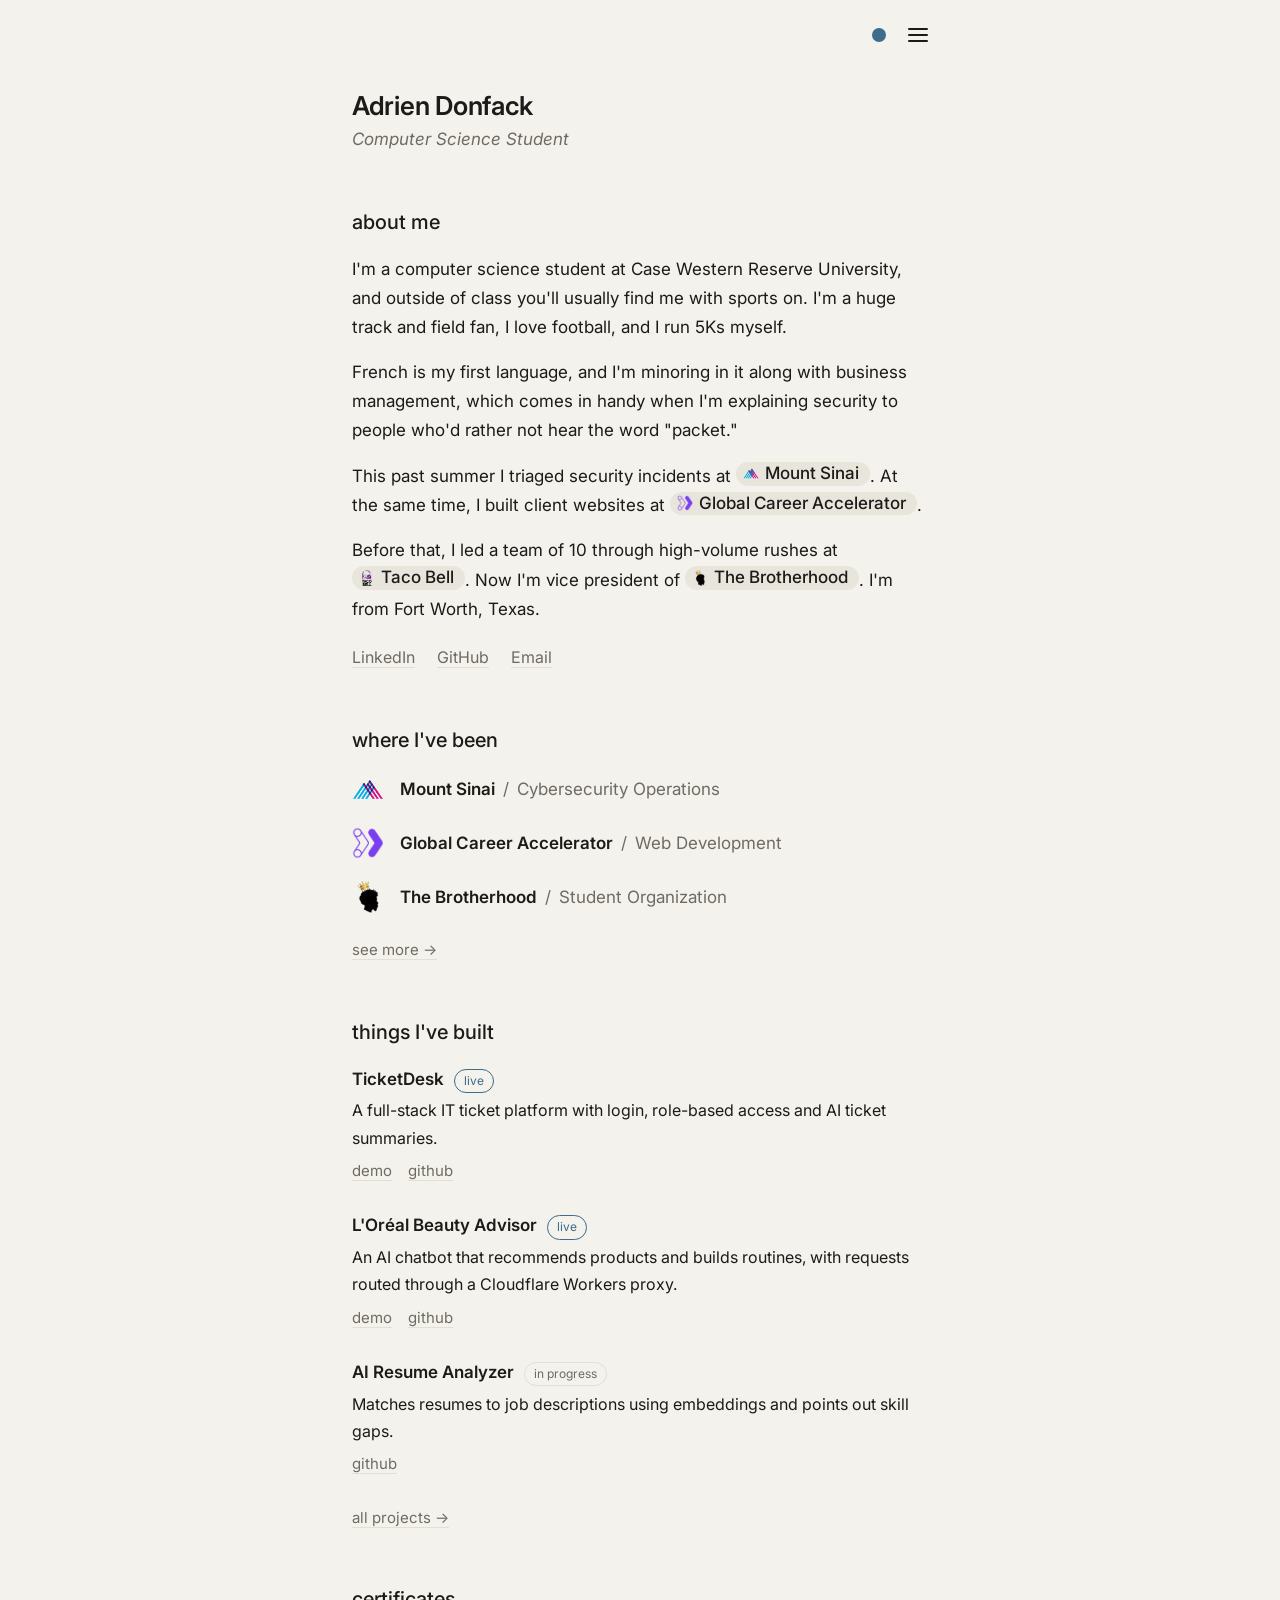
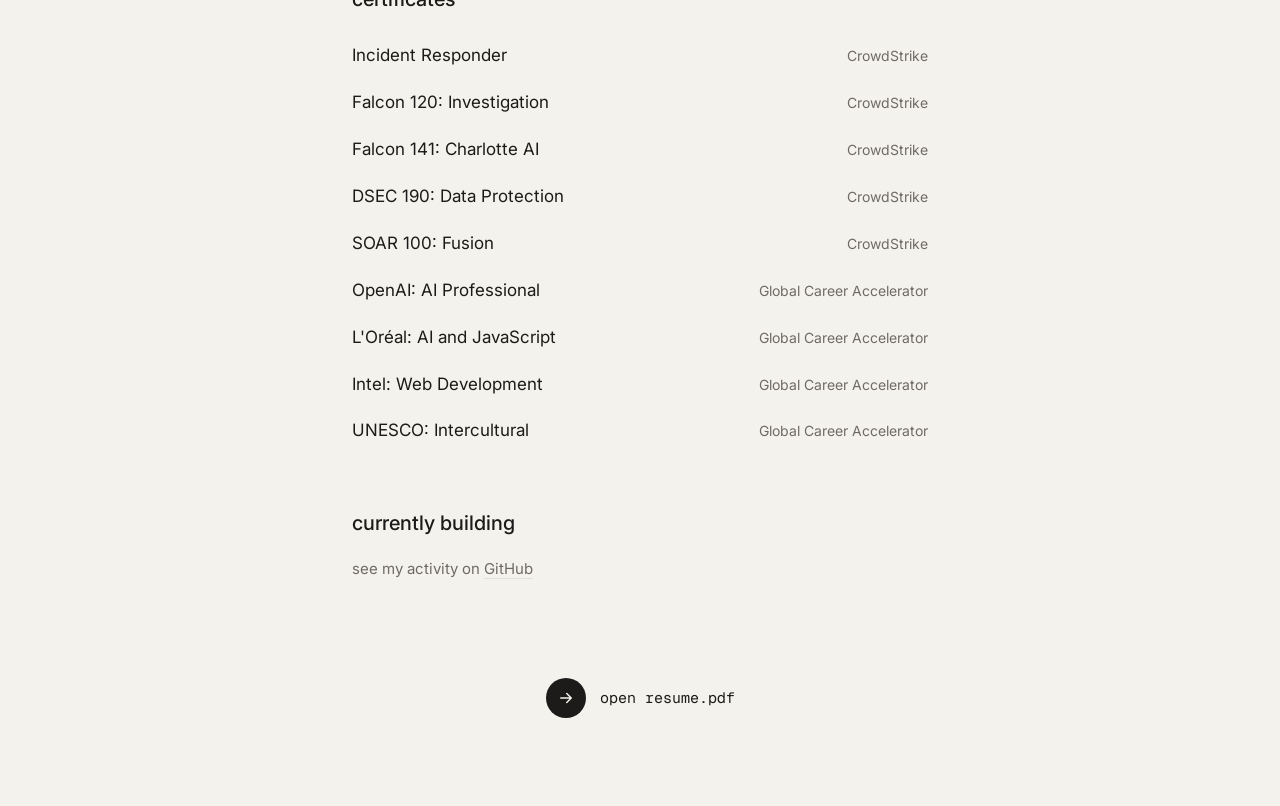
==== commit fd239081: "v2: droplet theme switch, transparent header, loreal links, about text" ====
--- a/index.html
+++ b/index.html
@@ -36,7 +36,7 @@
       <p class="reveal">I'm a computer science student at Case Western Reserve University, and outside of class you'll usually find me with sports on. I'm a huge track and field fan, I love football, and I run 5Ks myself.</p>
       <p class="reveal">French is my first language, and I'm minoring in it along with business management, which comes in handy when I'm explaining security to people who'd rather not hear the word &quot;packet.&quot;</p>
       <p class="reveal">This past summer I triaged security incidents at <a class="chip" href="https://www.linkedin.com/company/mountsinainyc/posts/" target="_blank" rel="noopener"><img src="img/mount-sinai-logo.png" alt="">Mount Sinai</a>. At the same time, I built client websites at <a class="chip" href="https://www.careeraccelerator.case.edu/about" target="_blank" rel="noopener"><img src="img/gca-logo.png" alt="">Global Career Accelerator</a>.</p>
-      <p class="reveal">Before that, I led a team of 10 through high-volume rushes at <a class="chip" href="https://www.linkedin.com/company/taco-bell/home/" target="_blank" rel="noopener"><img src="img/taco-bell-logo.png" alt="">Taco Bell</a>. Now I'm vice president of <a class="chip" href="https://community.case.edu/TheBrotherhood/" target="_blank" rel="noopener"><img src="img/brotherhood-logo.png" alt="">The Brotherhood</a> and finishing my AI Resume Analyzer. I'm from Fort Worth, Texas.</p>
+      <p class="reveal">Before that, I led a team of 10 through high-volume rushes at <a class="chip" href="https://www.linkedin.com/company/taco-bell/home/" target="_blank" rel="noopener"><img src="img/taco-bell-logo.png" alt="">Taco Bell</a>. Now I'm vice president of <a class="chip" href="https://community.case.edu/TheBrotherhood/" target="_blank" rel="noopener"><img src="img/brotherhood-logo.png" alt="">The Brotherhood</a>. I'm from Fort Worth, Texas.</p>
     </div>
     <div class="links spot reveal">
       <a href="https://www.linkedin.com/in/adrien-donfack-134813379/" target="_blank" rel="noopener">LinkedIn</a>
@@ -99,8 +99,8 @@
         <div class="project-head"><span class="project-name">L'Oréal Beauty Advisor</span><span class="badge live">live</span></div>
         <p>An AI chatbot that recommends products and builds routines, with requests routed through a Cloudflare Workers proxy.</p>
         <div class="project-links">
-          <a href="https://adrientdonf.github.io/loreal-beauty-advisor/" target="_blank" rel="noopener">demo</a>
-          <a href="https://github.com/adrientdonf/loreal-beauty-advisor" target="_blank" rel="noopener">github</a>
+          <a href="https://adrientdonf.github.io/loreal-product-routine-builder/" target="_blank" rel="noopener">demo</a>
+          <a href="https://github.com/adrientdonf/loreal-product-routine-builder" target="_blank" rel="noopener">github</a>
         </div>
       </div>
 
--- a/style.css
+++ b/style.css
@@ -217,3 +217,27 @@
   .cert { flex-direction: column; gap: 0; }
   .cert span:last-child { text-align: left; }
 }
+
+/* smooth load-in for everything */
+.js:not(.ready) main, .js:not(.ready) footer { visibility: hidden; animation: unhide 0s 3s forwards; }
+@keyframes unhide { to { visibility: visible; } }
+.js .rv:not(.in) { opacity: 0; }
+.js .rv.in { animation: rise 1.1s cubic-bezier(.2, .7, .2, 1) backwards; animation-delay: var(--rd, 0ms); }
+@keyframes rise {
+  from { opacity: 0; transform: translateY(14px); filter: blur(6px); }
+  to { opacity: 1; transform: none; filter: blur(0); }
+}
+@media (prefers-reduced-motion: reduce) {
+  .js .rv:not(.in) { opacity: 1; }
+  .js .rv.in { animation: none; }
+}
+
+/* droplet theme switch */
+::view-transition-old(root), ::view-transition-new(root) { animation: none; mix-blend-mode: normal; }
+::view-transition-old(root) { z-index: 1; }
+::view-transition-new(root) { z-index: 2; }
+.theme-switching *, .theme-switching *::before, .theme-switching *::after { transition: none !important; }
+
+/* header: just the buttons, no bar */
+.top { background: transparent !important; backdrop-filter: none !important; -webkit-backdrop-filter: none !important; pointer-events: none; }
+.top-inner > * { pointer-events: auto; }
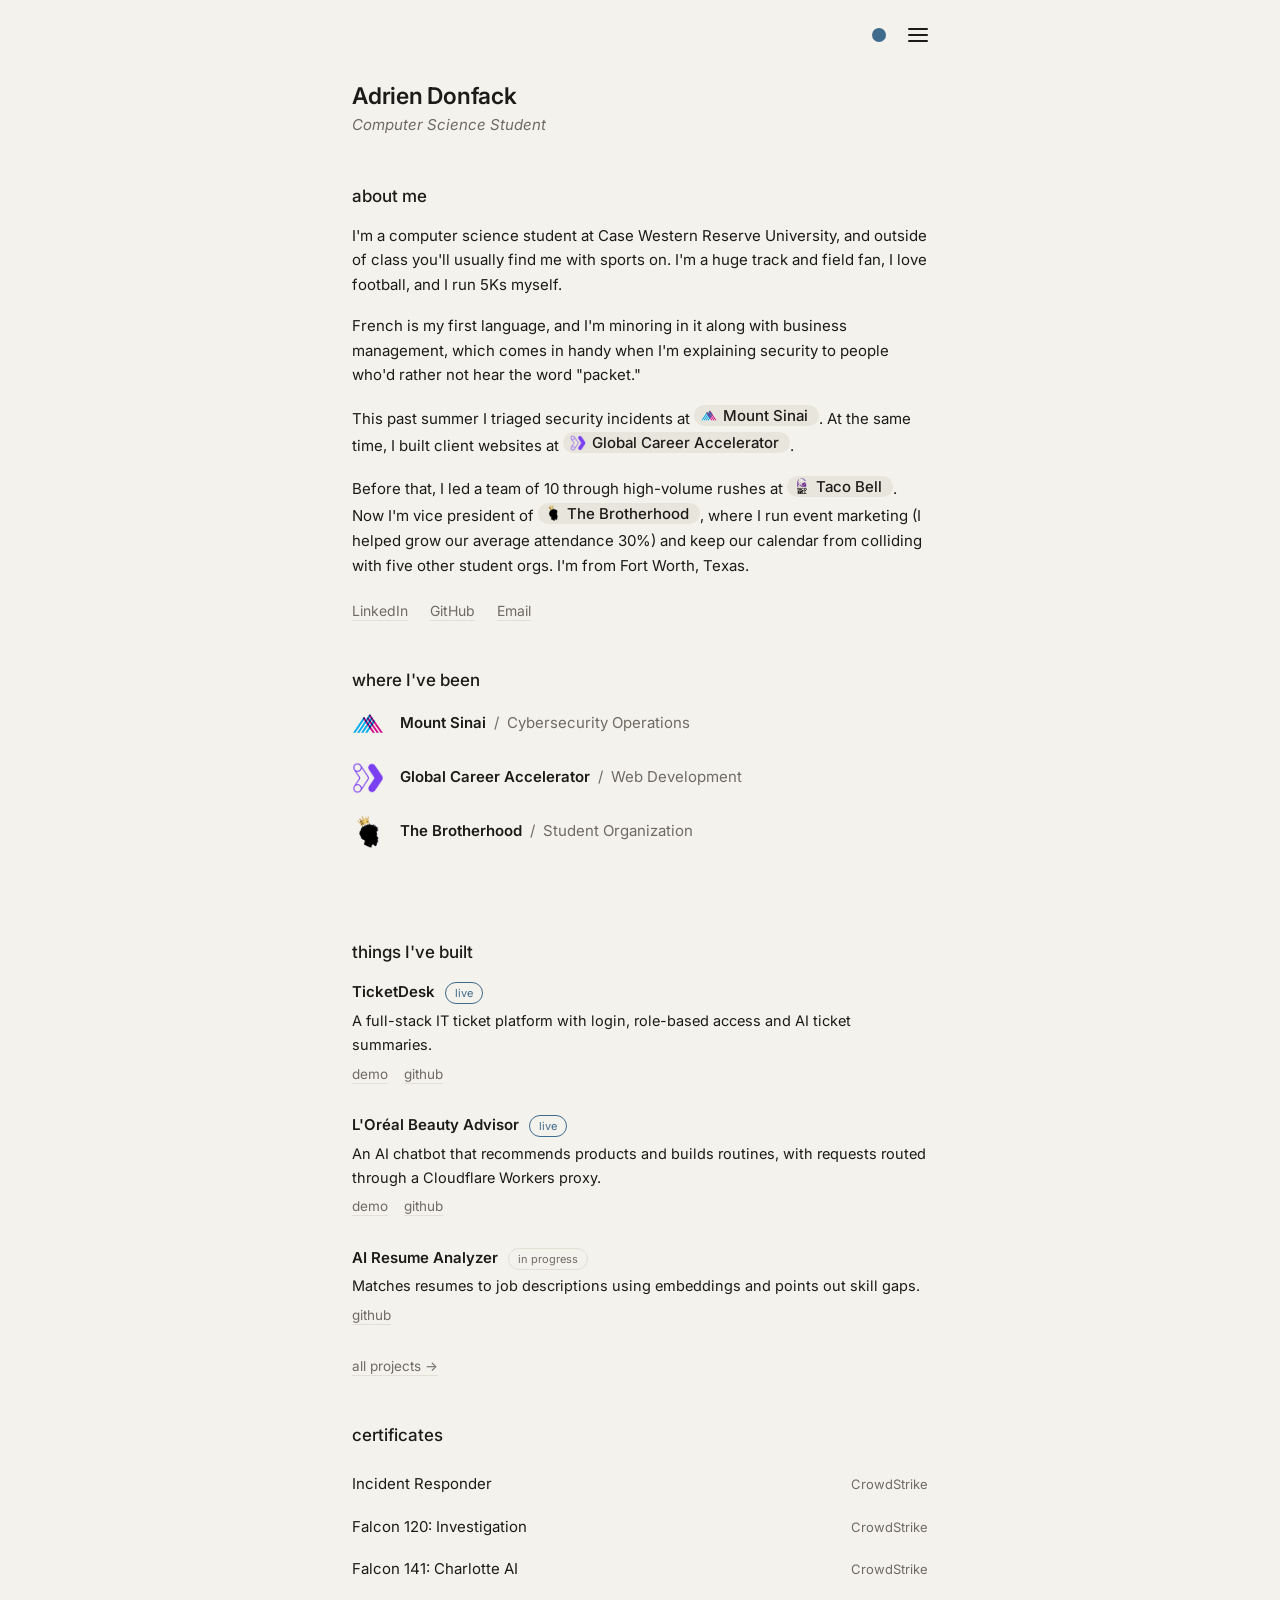
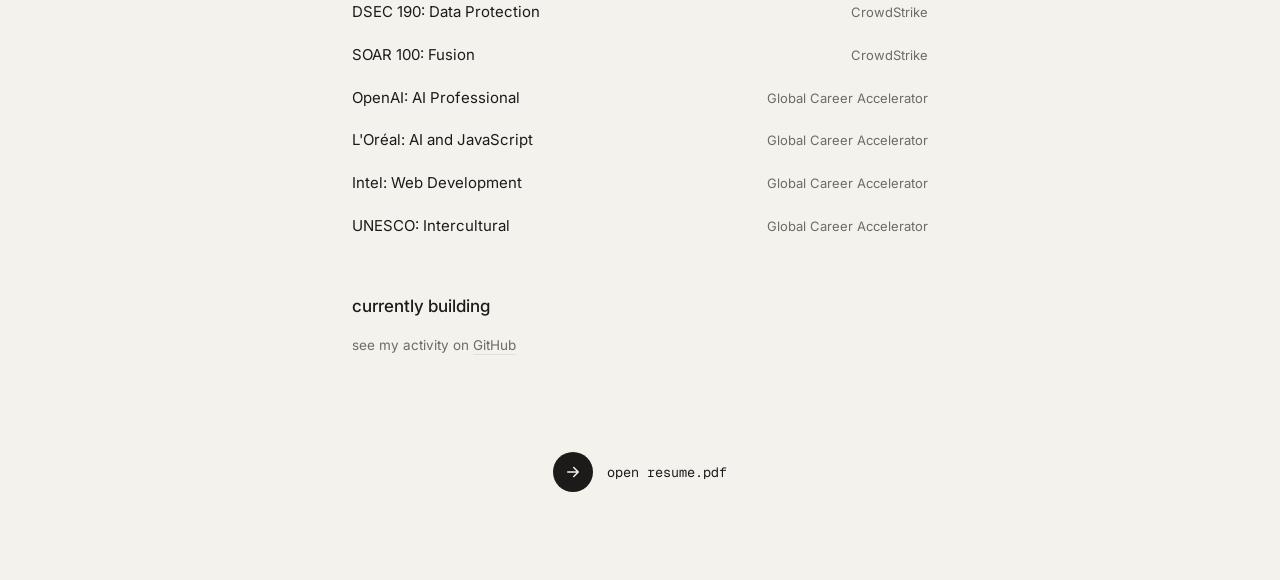
==== commit 07b09983: "v2: work page, job detail pages, collapsed rows" ====
--- a/index.html
+++ b/index.html
@@ -36,7 +36,7 @@
       <p class="reveal">I'm a computer science student at Case Western Reserve University, and outside of class you'll usually find me with sports on. I'm a huge track and field fan, I love football, and I run 5Ks myself.</p>
       <p class="reveal">French is my first language, and I'm minoring in it along with business management, which comes in handy when I'm explaining security to people who'd rather not hear the word &quot;packet.&quot;</p>
       <p class="reveal">This past summer I triaged security incidents at <a class="chip" href="https://www.linkedin.com/company/mountsinainyc/posts/" target="_blank" rel="noopener"><img src="img/mount-sinai-logo.png" alt="">Mount Sinai</a>. At the same time, I built client websites at <a class="chip" href="https://www.careeraccelerator.case.edu/about" target="_blank" rel="noopener"><img src="img/gca-logo.png" alt="">Global Career Accelerator</a>.</p>
-      <p class="reveal">Before that, I led a team of 10 through high-volume rushes at <a class="chip" href="https://www.linkedin.com/company/taco-bell/home/" target="_blank" rel="noopener"><img src="img/taco-bell-logo.png" alt="">Taco Bell</a>. Now I'm vice president of <a class="chip" href="https://community.case.edu/TheBrotherhood/" target="_blank" rel="noopener"><img src="img/brotherhood-logo.png" alt="">The Brotherhood</a>. I'm from Fort Worth, Texas.</p>
+      <p class="reveal">Before that, I led a team of 10 through high-volume rushes at <a class="chip" href="https://www.linkedin.com/company/taco-bell/home/" target="_blank" rel="noopener"><img src="img/taco-bell-logo.png" alt="">Taco Bell</a>. Now I'm vice president of <a class="chip" href="https://community.case.edu/TheBrotherhood/" target="_blank" rel="noopener"><img src="img/brotherhood-logo.png" alt="">The Brotherhood</a>, where I run event marketing (I helped grow our average attendance 30%) and keep our calendar from colliding with five other student orgs. I'm from Fort Worth, Texas.</p>
     </div>
     <div class="links spot reveal">
       <a href="https://www.linkedin.com/in/adrien-donfack-134813379/" target="_blank" rel="noopener">LinkedIn</a>
@@ -99,8 +99,8 @@
         <div class="project-head"><span class="project-name">L'Oréal Beauty Advisor</span><span class="badge live">live</span></div>
         <p>An AI chatbot that recommends products and builds routines, with requests routed through a Cloudflare Workers proxy.</p>
         <div class="project-links">
-          <a href="https://adrientdonf.github.io/loreal-product-routine-builder/" target="_blank" rel="noopener">demo</a>
-          <a href="https://github.com/adrientdonf/loreal-product-routine-builder" target="_blank" rel="noopener">github</a>
+          <a href="https://adrientdonf.github.io/loreal-beauty-advisor/" target="_blank" rel="noopener">demo</a>
+          <a href="https://github.com/adrientdonf/loreal-beauty-advisor" target="_blank" rel="noopener">github</a>
         </div>
       </div>
 
--- a/style.css
+++ b/style.css
@@ -46,8 +46,8 @@
 body {
   margin: 0;
   font-family: "Inter", system-ui, sans-serif;
-  font-size: 17px;
-  line-height: 1.7;
+  font-size: 15px;
+  line-height: 1.65;
   color: var(--text);
   background: var(--bg);
   -webkit-font-smoothing: antialiased;
@@ -57,7 +57,7 @@
 a:hover { color: var(--accent); text-decoration-color: var(--accent); }
 
 /* top bar */
-.top { position: sticky; top: 0; z-index: 30; background: color-mix(in srgb, var(--bg) 85%, transparent); backdrop-filter: blur(6px); -webkit-backdrop-filter: blur(6px); }
+.top { position: relative; z-index: 30; background: color-mix(in srgb, var(--bg) 85%, transparent); backdrop-filter: blur(6px); -webkit-backdrop-filter: blur(6px); }
 body.menu-open .top { background: transparent; backdrop-filter: none; -webkit-backdrop-filter: none; }
 .top-inner { max-width: 624px; margin: 0 auto; padding: 28px 24px 12px; display: flex; justify-content: flex-end; align-items: center; gap: 22px; }
 .dot { width: 14px; height: 14px; border-radius: 50%; background: var(--dot); border: 0; padding: 0; cursor: pointer; position: relative; }
@@ -83,7 +83,7 @@
   font-family: "IBM Plex Sans", "Inter", sans-serif;
 }
 .menu.open { opacity: 1; visibility: visible; }
-.menu a { font-size: 28px; font-weight: 300; line-height: 1.2; color: var(--muted); text-decoration: none; }
+.menu a { font-size: 26px; font-weight: 300; line-height: 1.2; color: var(--muted); text-decoration: none; }
 .menu a:hover { color: var(--strong); }
 .menu a.active { color: var(--accent); }
 .menu.open a { animation: menuIn .6s cubic-bezier(.2,.7,.2,1) backwards; animation-delay: calc(var(--n, 0) * 55ms + 80ms); }
@@ -101,9 +101,9 @@
 main { max-width: 624px; margin: 0 auto; padding: 0 24px 24px; }
 footer { max-width: 624px; margin: 0 auto; padding: 56px 24px 88px; display: flex; justify-content: center; }
 
-h1 { font-size: 26px; line-height: 1.25; font-weight: 600; color: var(--strong); margin: 36px 0 2px; letter-spacing: -0.01em; }
+h1 { font-size: 23px; line-height: 1.25; font-weight: 600; color: var(--strong); margin: 28px 0 2px; letter-spacing: -0.01em; }
 .subtitle { font-style: italic; color: var(--muted); margin: 0; }
-.label { font-size: 20px; font-weight: 500; color: var(--strong); margin: 52px 0 16px; }
+.label { font-size: 17px; font-weight: 500; color: var(--strong); margin: 44px 0 14px; }
 p { margin: 0 0 16px; }
 .about p { text-align: left; text-wrap: pretty; }
 
@@ -137,7 +137,7 @@
   45% { box-shadow: 0 0 16px 2px color-mix(in srgb, var(--accent) 45%, transparent); background-color: color-mix(in srgb, var(--accent) 16%, var(--chip)); }
 }
 
-.links { display: flex; gap: 22px; margin-top: 20px; font-size: 16px; }
+.links { display: flex; gap: 22px; margin-top: 20px; font-size: 14px; }
 .links a { color: var(--muted); }
 .links a:hover { color: var(--accent); }
 
@@ -157,12 +157,12 @@
 .team { color: var(--muted); }
 .detail { margin: 12px 0 6px 48px; }
 .role-row { display: flex; align-items: center; gap: 14px; flex-wrap: wrap; margin-bottom: 10px; }
-.role-chip { font-family: "Geist Mono", ui-monospace, Menlo, monospace; font-size: 13.5px; background: var(--chip); border-radius: 6px; padding: 3px 10px; color: var(--text); }
-.dates { color: var(--muted); font-size: 15px; }
+.role-chip { font-family: "Geist Mono", ui-monospace, Menlo, monospace; font-size: 12.5px; background: var(--chip); border-radius: 6px; padding: 3px 10px; color: var(--text); }
+.dates { color: var(--muted); font-size: 13.5px; }
 .now { color: var(--accent); }
-.detail p { font-size: 16px; margin: 0 0 10px; }
-
-.more { font-size: 15px; color: var(--muted); margin-top: 24px; }
+.detail p { font-size: 14.5px; margin: 0 0 10px; }
+
+.more { font-size: 13.5px; color: var(--muted); margin-top: 24px; }
 .more a { color: var(--muted); }
 .more a:hover { color: var(--accent); }
 
@@ -170,17 +170,17 @@
 .project { margin-bottom: 28px; }
 .project-head { display: flex; align-items: baseline; gap: 10px; flex-wrap: wrap; }
 .project-name { font-weight: 600; color: var(--strong); }
-.badge { font-size: 12px; color: var(--muted); border: 1px solid var(--border); border-radius: 999px; padding: 1px 9px; }
+.badge { font-size: 11px; color: var(--muted); border: 1px solid var(--border); border-radius: 999px; padding: 1px 9px; }
 .badge.live { color: var(--accent); border-color: var(--accent); }
-.project p { font-size: 16px; margin: 4px 0 6px; }
-.project-links { font-size: 15px; display: flex; gap: 16px; }
+.project p { font-size: 14.5px; margin: 4px 0 6px; }
+.project-links { font-size: 13.5px; display: flex; gap: 16px; }
 .project-links a { color: var(--muted); }
 .project-links a:hover { color: var(--accent); }
 
 /* certificates */
 .certs { display: flex; flex-direction: column; }
 .cert { display: flex; justify-content: space-between; align-items: baseline; gap: 16px; padding: 9px 0; color: var(--strong); text-decoration: none; }
-.cert span:last-child { color: var(--muted); font-size: 14px; text-align: right; }
+.cert span:last-child { color: var(--muted); font-size: 13px; text-align: right; }
 .cert:hover span:last-child { color: var(--accent); }
 
 /* currently building */
@@ -199,21 +199,21 @@
 .graph i.pad { visibility: hidden; }
 #build.in .graph i { animation: dotIn .7s cubic-bezier(.2, .7, .2, 1) forwards; animation-delay: var(--d, 0ms); }
 @keyframes dotIn { from { opacity: 0; transform: scale(.3); } to { opacity: 1; transform: none; } }
-.graph-note { font-size: 15px; color: var(--muted); margin-top: 12px; }
+.graph-note { font-size: 13.5px; color: var(--muted); margin-top: 12px; }
 @media (prefers-reduced-motion: reduce) {
   #build .label, #build .graph-note { opacity: 1; filter: none; transform: none; transition: none; }
   .graph i { opacity: 1; animation: none !important; }
 }
 
 /* resume button */
-.resume { display: inline-flex; align-items: center; gap: 14px; text-decoration: none; font-family: "Geist Mono", ui-monospace, Menlo, monospace; font-size: 15px; color: var(--text); }
+.resume { display: inline-flex; align-items: center; gap: 14px; text-decoration: none; font-family: "Geist Mono", ui-monospace, Menlo, monospace; font-size: 13.5px; color: var(--text); }
 .resume .circle { width: 40px; height: 40px; border-radius: 50%; background: var(--strong); color: var(--bg); display: grid; place-items: center; }
 .resume:hover { color: var(--accent); }
 .resume:hover .circle { transform: translateX(4px); }
 
 @media (max-width: 480px) {
-  body { font-size: 16px; }
-  .menu a { font-size: 26px; }
+  body { font-size: 14.5px; }
+  .menu a { font-size: 24px; }
   .cert { flex-direction: column; gap: 0; }
   .cert span:last-child { text-align: left; }
 }
@@ -241,3 +241,52 @@
 /* header: just the buttons, no bar */
 .top { background: transparent !important; backdrop-filter: none !important; -webkit-backdrop-filter: none !important; pointer-events: none; }
 .top-inner > * { pointer-events: auto; }
+
+/* work page */
+.page-title { font-size: 26px; font-weight: 400; letter-spacing: -0.01em; margin: 32px 0 28px; }
+.work-list { display: flex; flex-direction: column; margin-bottom: 80px; }
+.work-list.spot > :hover { transform: none; }
+.wrow { display: grid; grid-template-columns: 190px 1fr 140px 24px; column-gap: 20px; align-items: center; padding: 22px 0; text-decoration: none; color: inherit; }
+.w-org { display: flex; align-items: center; gap: 12px; font-size: 16px; font-weight: 600; color: var(--strong); line-height: 1.3; }
+.w-roles { font-size: 14.5px; line-height: 1.5; }
+.w-dates { font-size: 13.5px; color: var(--muted); text-align: right; }
+.w-dates.present { color: var(--accent); }
+.w-arrow { position: relative; width: 24px; height: 12px; color: var(--muted); transition: transform .35s ease, color .3s ease; }
+.w-arrow::before { content: ""; position: absolute; left: 0; right: 1px; top: 5.5px; height: 1px; background: currentColor; }
+.w-arrow::after { content: ""; position: absolute; right: 1px; top: 2px; width: 7px; height: 7px; border-top: 1px solid currentColor; border-right: 1px solid currentColor; transform: rotate(45deg); }
+.wrow:hover .w-arrow { transform: translateX(4px); color: var(--accent); }
+@media (max-width: 640px) {
+  .wrow { grid-template-columns: 1fr 24px; row-gap: 8px; padding: 22px 0; }
+  .w-arrow { grid-column: 2; grid-row: 1; }
+  .w-roles, .w-dates { grid-column: 1 / -1; text-align: left; }
+}
+
+/* job page */
+.jtop { display: grid; grid-template-columns: 1fr auto 1fr; align-items: center; margin-top: 28px; }
+.back { justify-self: start; border: 1px solid var(--border); border-radius: 999px; padding: 7px 14px; font-size: 13.5px; color: var(--muted); text-decoration: none; transition: color .3s ease, border-color .3s ease; }
+.back:hover { color: var(--strong); border-color: var(--muted); }
+.crumb { display: flex; gap: 10px; font-size: 13.5px; color: var(--muted); }
+.crumb a { text-decoration: none; }
+.crumb a:hover { color: var(--strong); }
+.jtitle { text-align: center; font-size: 34px; font-weight: 700; letter-spacing: -0.02em; margin: 44px 0 36px; }
+.jhero { border: 1px solid var(--border); border-radius: 18px; overflow: hidden; background: var(--chip); aspect-ratio: 16 / 9; }
+.jhero svg { display: block; width: 100%; height: 100%; }
+.jhero .ln, .jhero .al, .jhero .bg { stroke-width: 2.5; stroke-linecap: round; stroke-linejoin: round; }
+.jhero .ln { fill: none; stroke: var(--strong); }
+.jhero .al { fill: none; stroke: var(--accent); }
+.jhero .bg { fill: var(--bg); stroke: var(--strong); }
+.jhero .ac { fill: var(--accent); }
+.jhero .mu { fill: var(--border); }
+.jhero .tx { fill: var(--accent); font-family: "Geist Mono", ui-monospace, Menlo, monospace; font-weight: 500; }
+.jrole { display: flex; justify-content: space-between; align-items: baseline; gap: 16px; margin: 48px 0 4px; }
+.jr-name { font-size: 17px; font-weight: 600; color: var(--strong); }
+.jr-team { color: var(--muted); margin-top: 4px; }
+.jr-dates { color: var(--muted); font-size: 13.5px; white-space: nowrap; }
+.jr-dates.present { color: var(--accent); }
+.jbul { list-style: none; padding: 0; margin: 24px 0 0; }
+.jbul li { position: relative; padding-left: 28px; margin: 0 0 16px; font-size: 15px; line-height: 1.7; text-align: justify; hyphens: auto; }
+.jbul li::before { content: ""; position: absolute; left: 6px; top: .8em; width: 3px; height: 3px; border-radius: 50%; background: var(--muted); }
+.jbul b { color: var(--accent); font-weight: 600; }
+.jtags { display: flex; flex-wrap: wrap; gap: 8px; margin: 28px 0 90px; }
+.jtags span { font-family: "Geist Mono", ui-monospace, Menlo, monospace; font-size: 12px; background: var(--chip); border-radius: 6px; padding: 3px 10px; }
+@media (max-width: 640px) { .jtitle { font-size: 28px; } .jrole { flex-direction: column; gap: 6px; } .jbul li { text-align: left; } }
